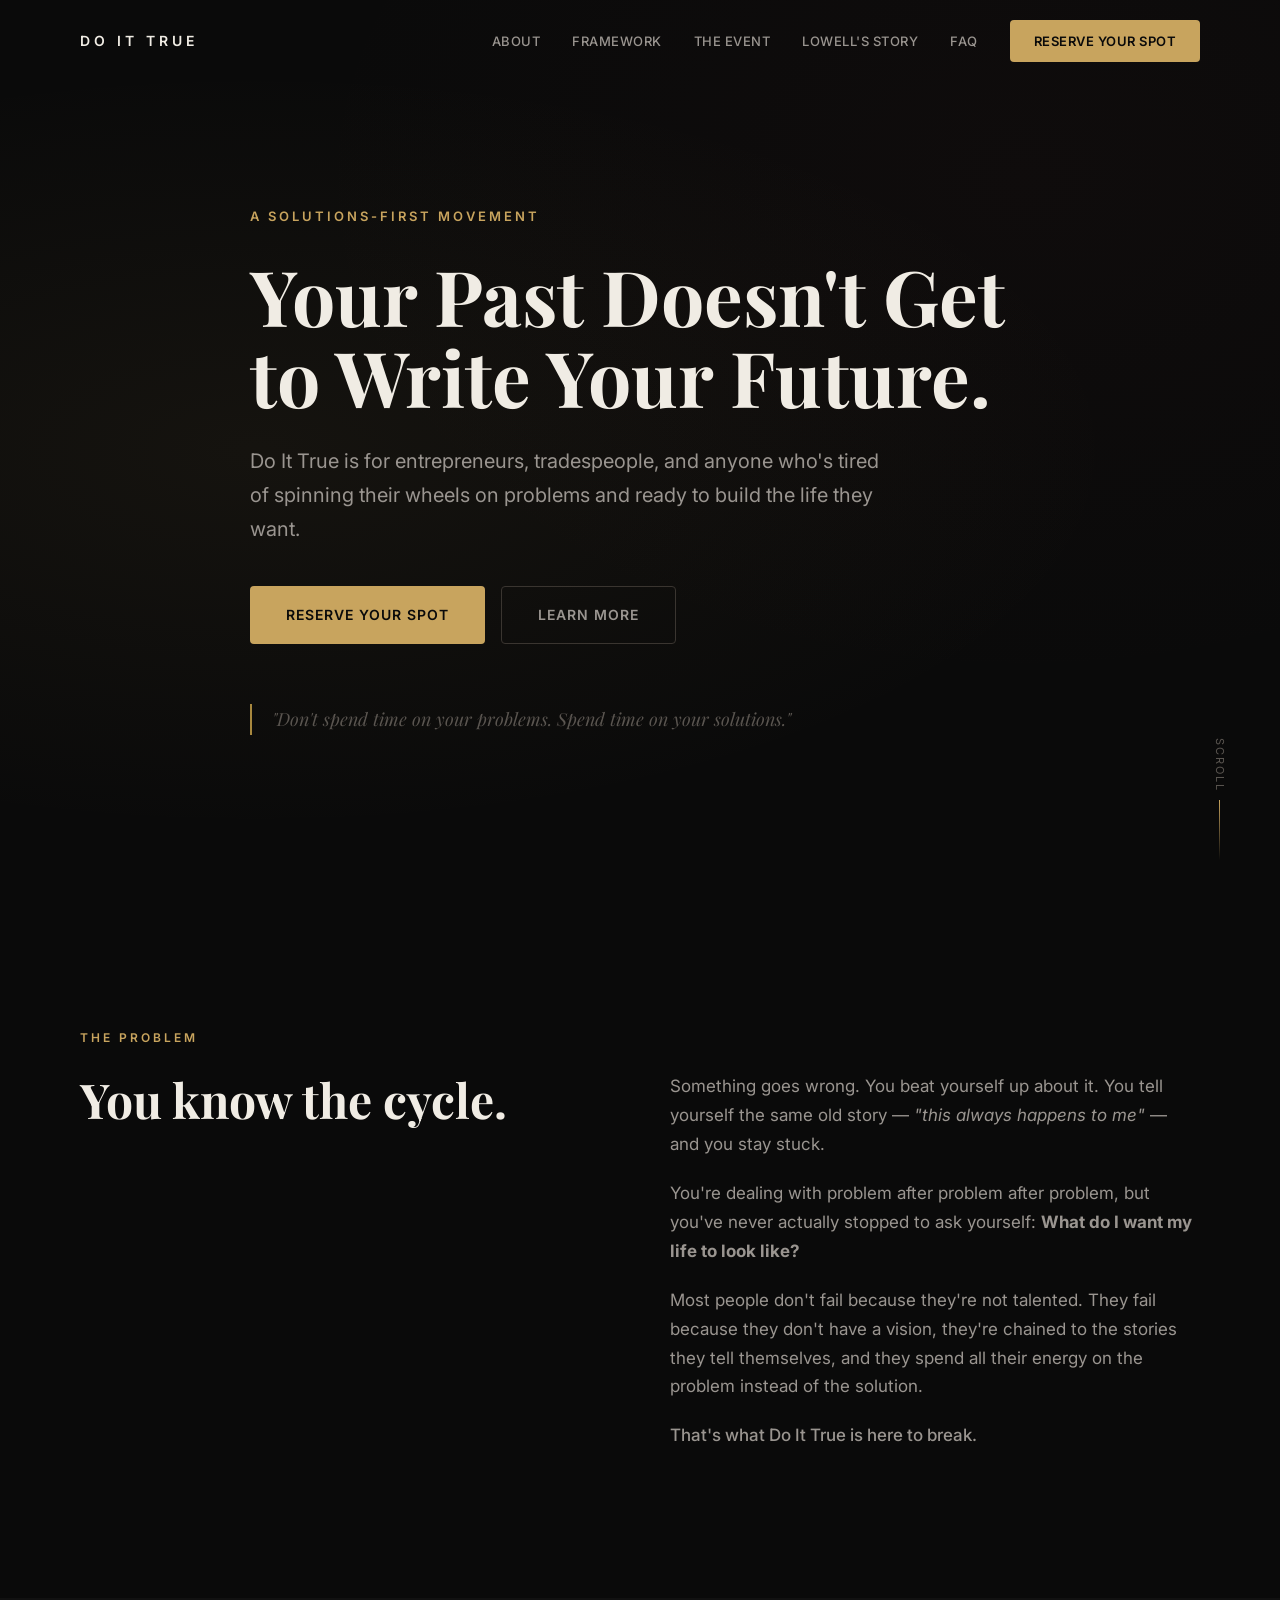
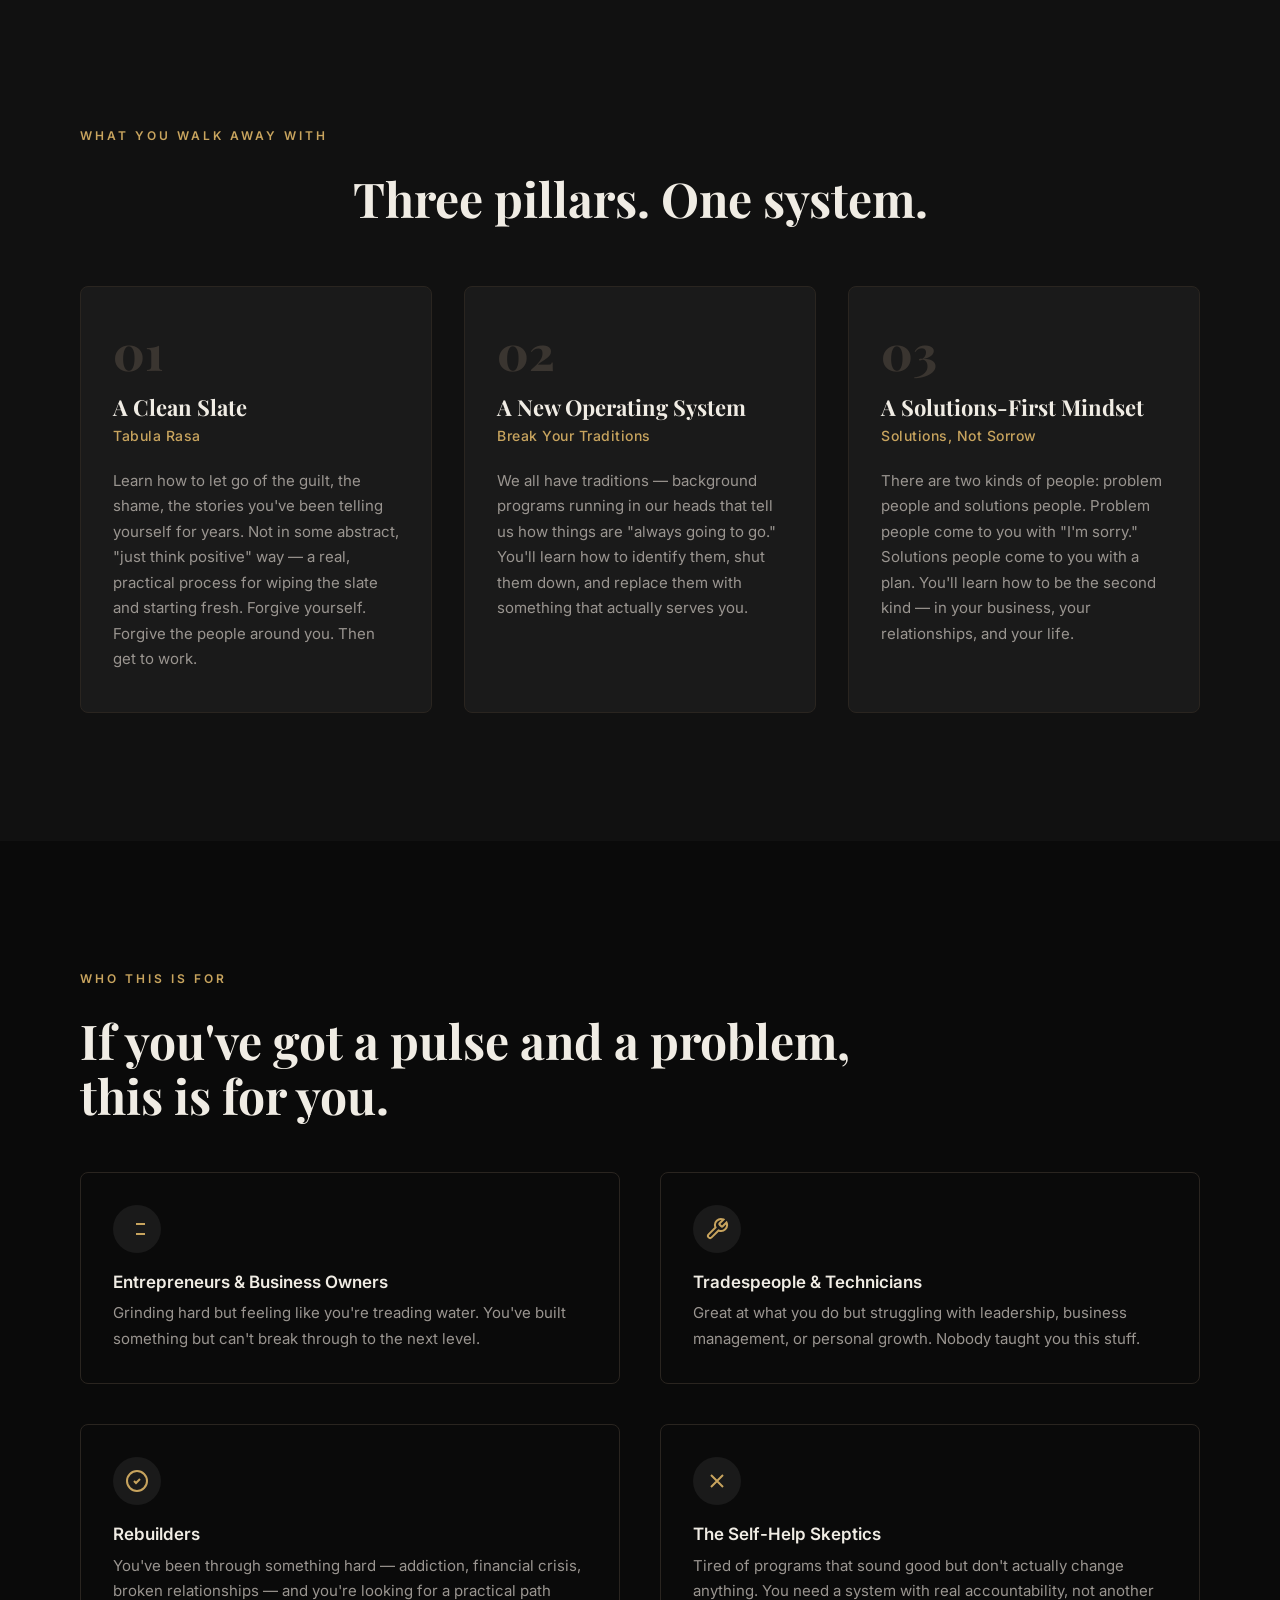
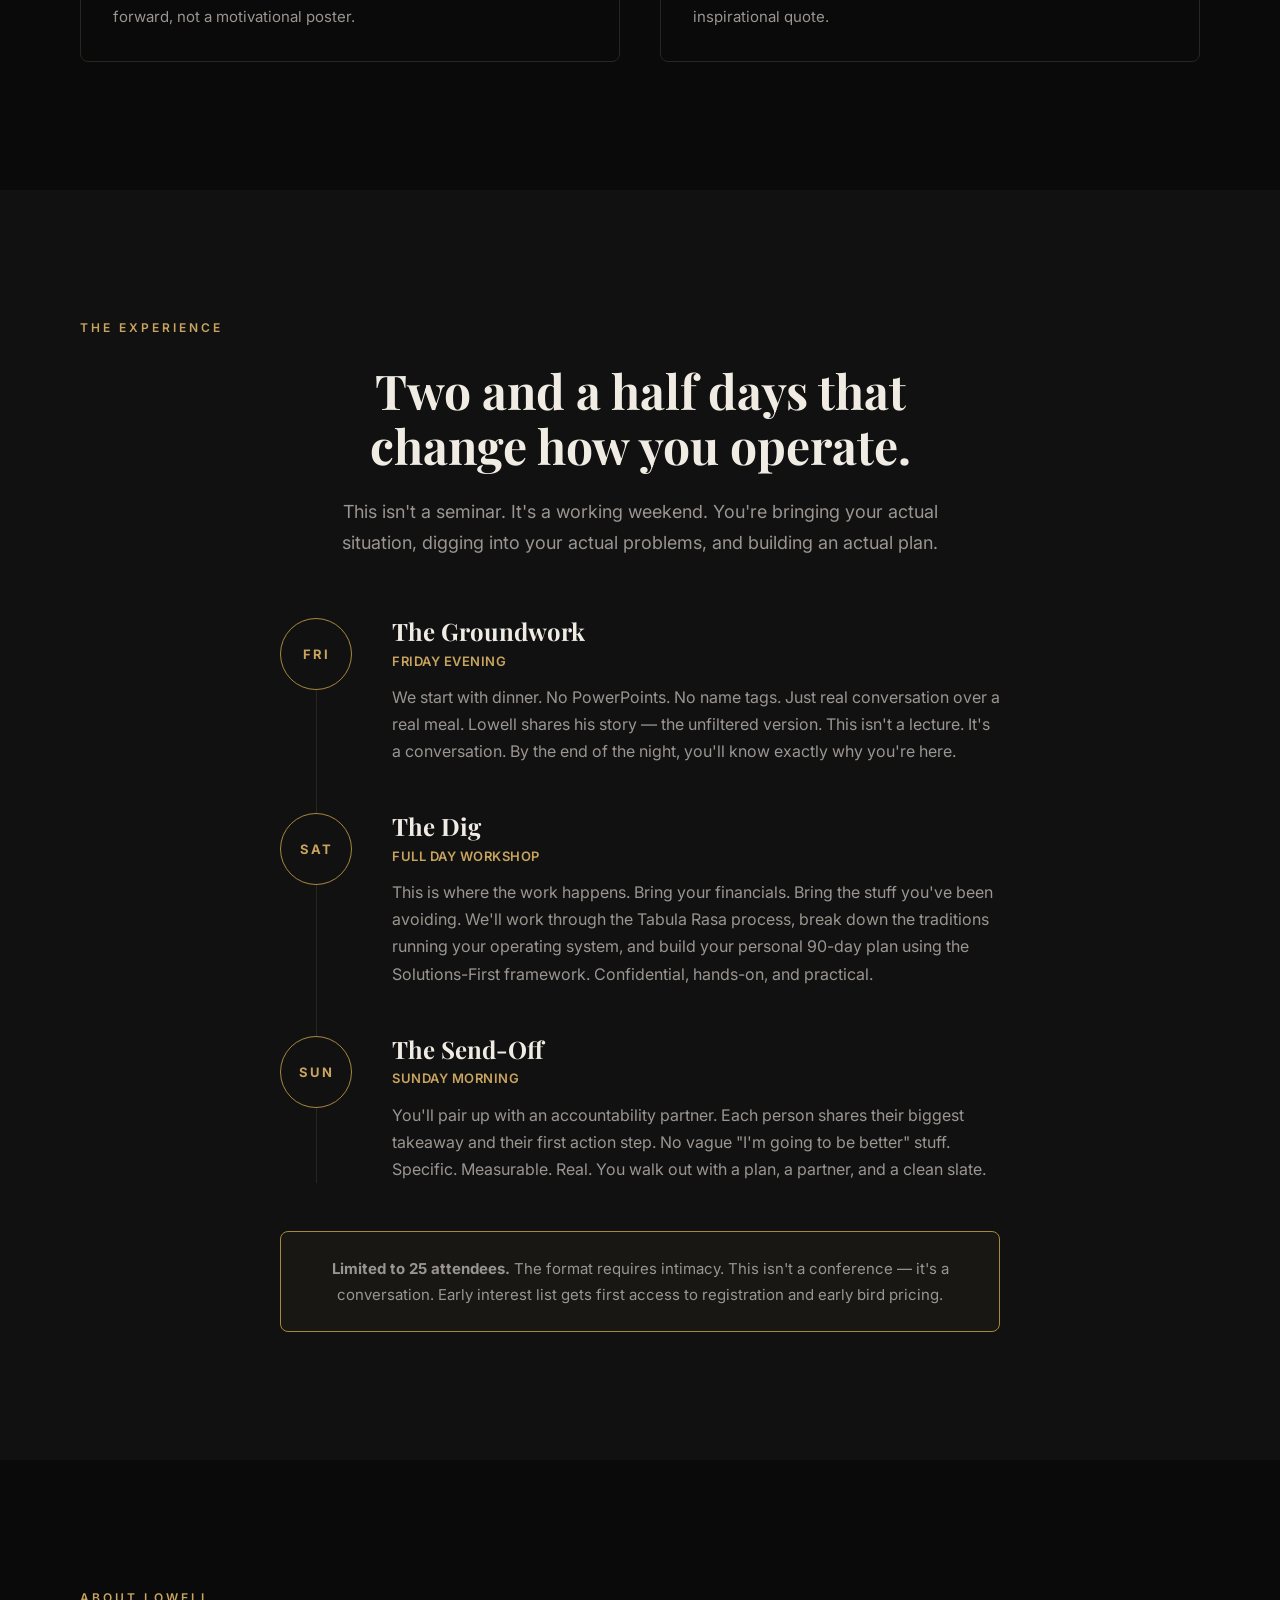
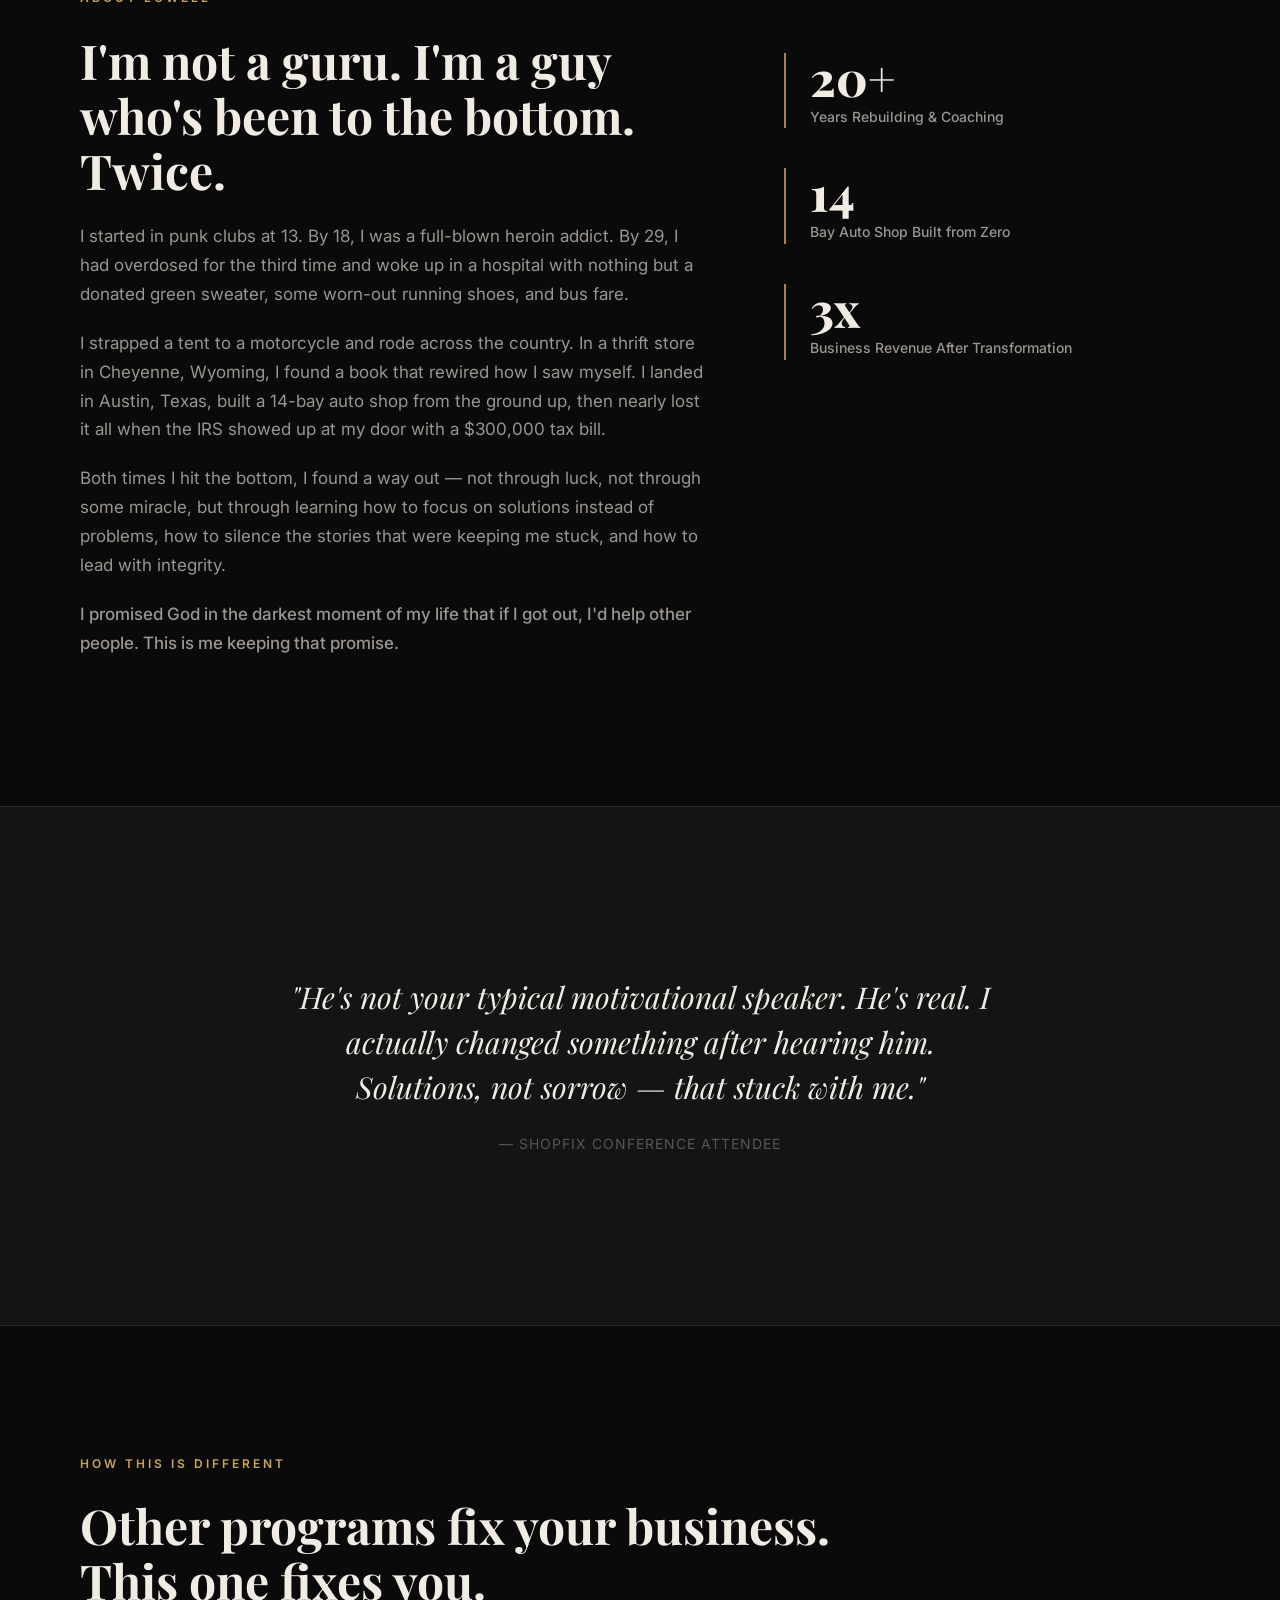
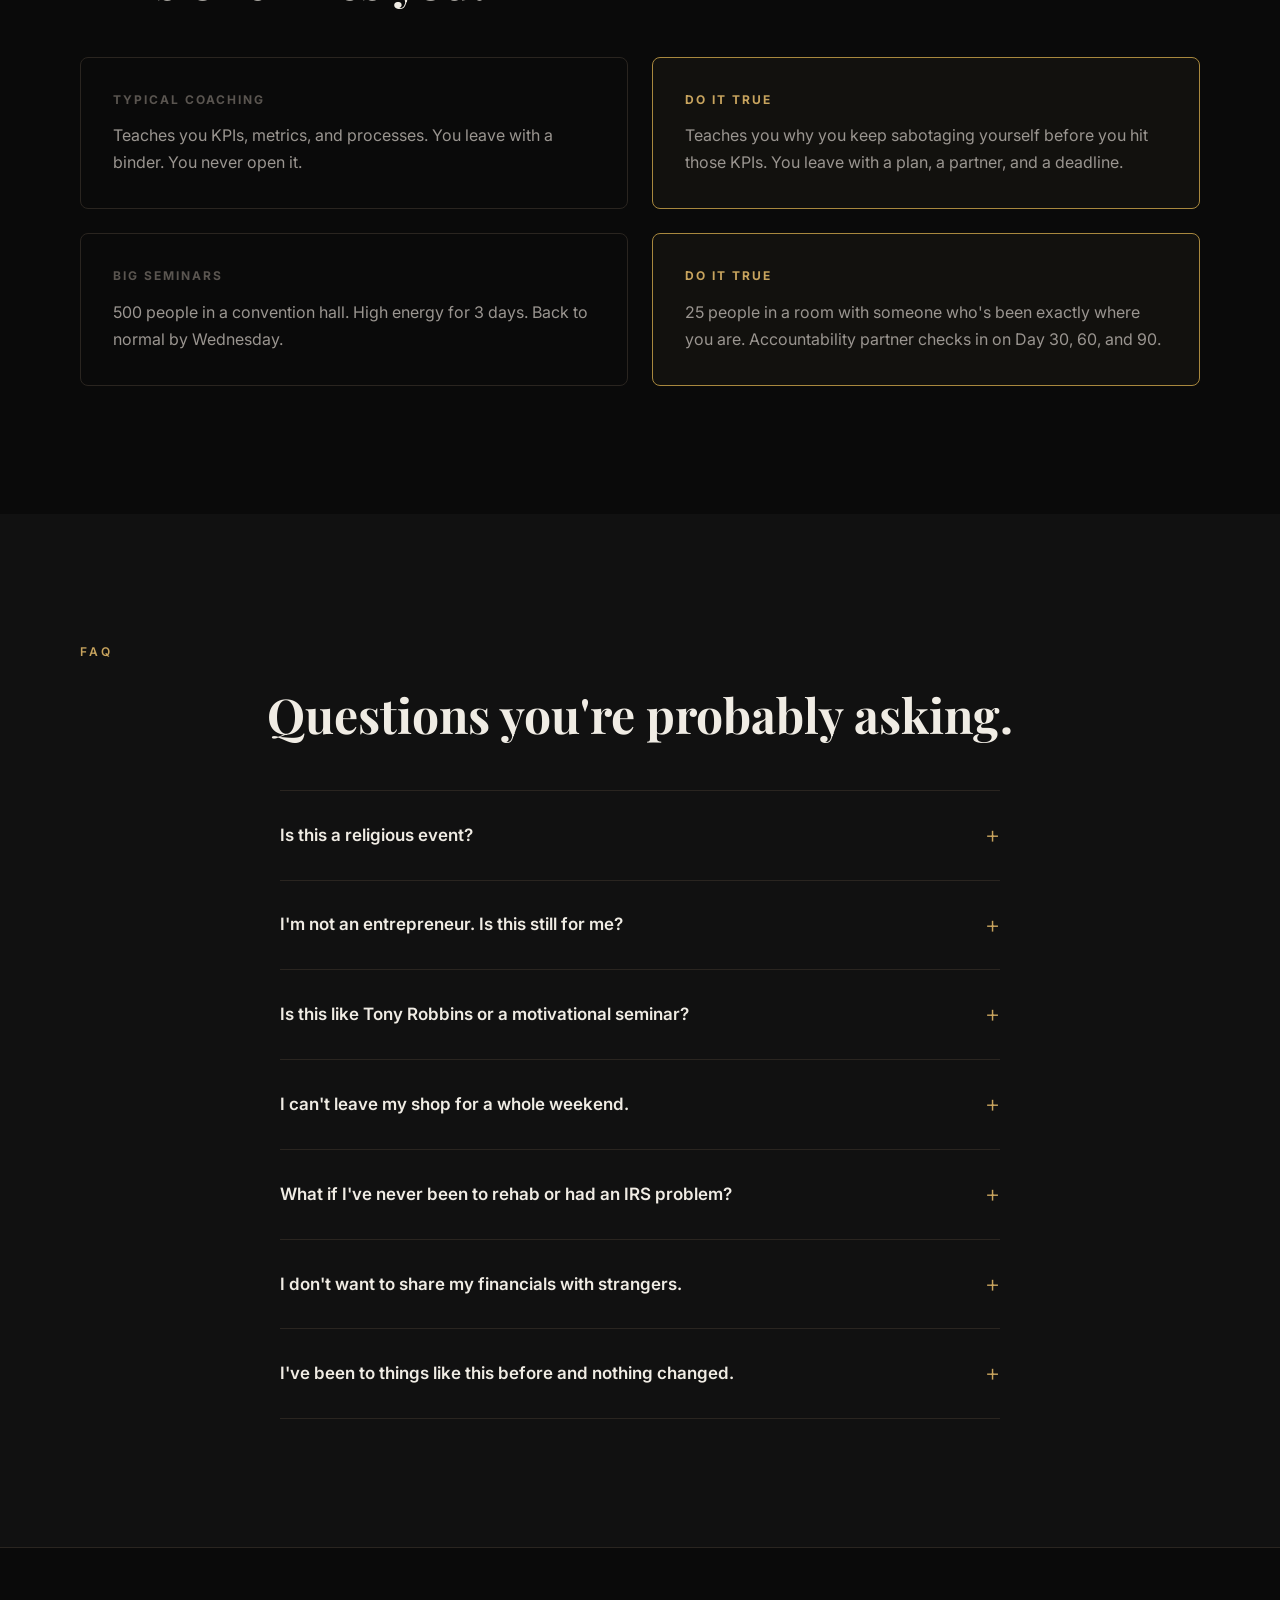
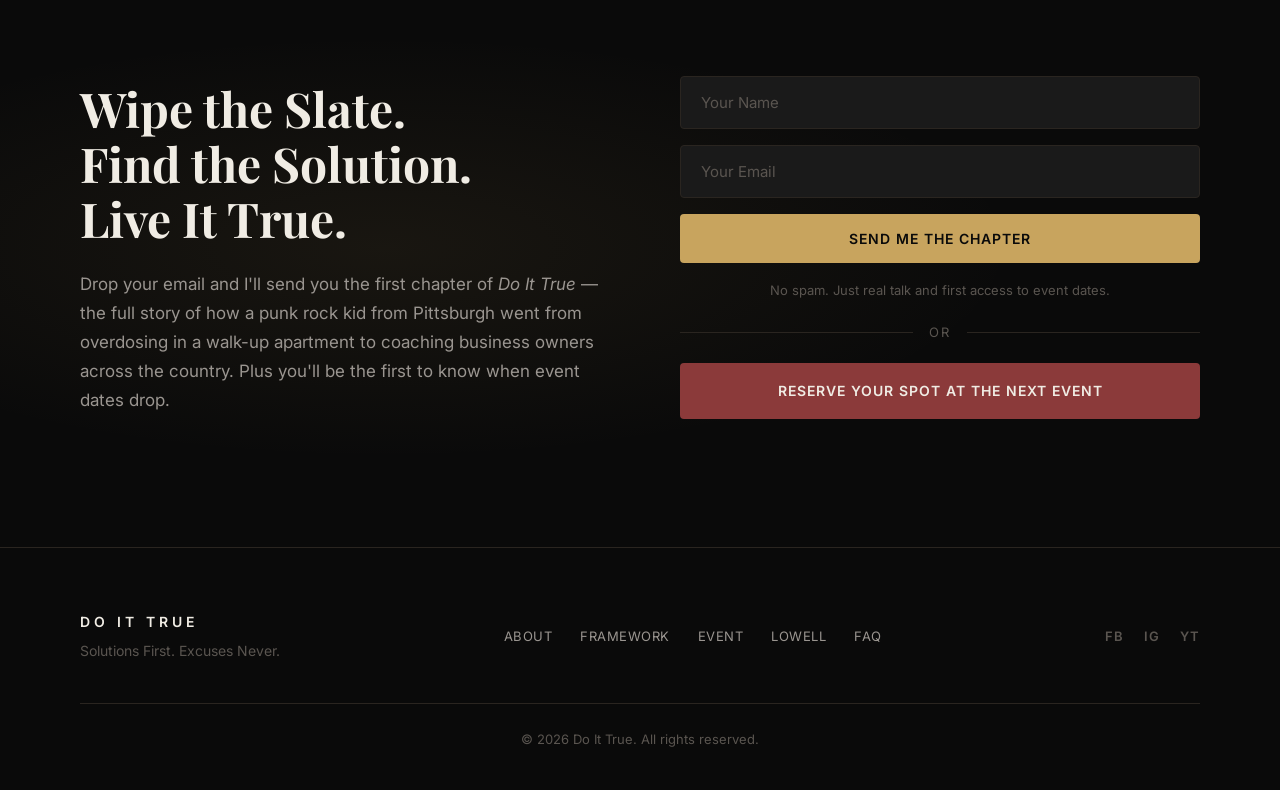
==== index.html @ 221382c5 "Initial Do It True concept website Dark-themed, bold single-page site for Lowell's solutions-first m" ====
<!DOCTYPE html>
<html lang="en">
<head>
  <meta charset="UTF-8">
  <meta name="viewport" content="width=device-width, initial-scale=1.0">
  <title>Do It True — Your Past Doesn't Get to Write Your Future</title>
  <meta name="description" content="Do It True is a solutions-first movement for entrepreneurs, tradespeople, and anyone ready to stop spinning their wheels and start building the life they want.">
  <link rel="preconnect" href="https://fonts.googleapis.com">
  <link rel="preconnect" href="https://fonts.gstatic.com" crossorigin>
  <link href="https://fonts.googleapis.com/css2?family=Inter:wght@400;500;600&family=Playfair+Display:ital,wght@0,700;0,800;1,700&display=swap" rel="stylesheet">
  <link rel="stylesheet" href="style.css">
</head>
<body>

  <!-- Navigation -->
  <nav class="nav" id="nav">
    <div class="nav-inner">
      <a href="#" class="nav-logo">DO IT TRUE</a>
      <div class="nav-links">
        <a href="#about">About</a>
        <a href="#framework">Framework</a>
        <a href="#event">The Event</a>
        <a href="#lowell">Lowell's Story</a>
        <a href="#faq">FAQ</a>
        <a href="#signup" class="nav-cta">Reserve Your Spot</a>
      </div>
      <button class="nav-toggle" id="navToggle" aria-label="Toggle menu">
        <span></span><span></span><span></span>
      </button>
    </div>
  </nav>

  <!-- Mobile Menu -->
  <div class="mobile-menu" id="mobileMenu">
    <a href="#about">About</a>
    <a href="#framework">Framework</a>
    <a href="#event">The Event</a>
    <a href="#lowell">Lowell's Story</a>
    <a href="#faq">FAQ</a>
    <a href="#signup" class="nav-cta">Reserve Your Spot</a>
  </div>

  <!-- Hero -->
  <header class="hero">
    <div class="hero-bg"></div>
    <div class="container hero-content">
      <p class="hero-tag">A Solutions-First Movement</p>
      <h1 class="hero-title">Your Past Doesn't Get to Write Your Future.</h1>
      <p class="hero-sub">Do It True is for entrepreneurs, tradespeople, and anyone who's tired of spinning their wheels on problems and ready to build the life they want.</p>
      <div class="hero-actions">
        <a href="#signup" class="btn btn-primary">Reserve Your Spot</a>
        <a href="#about" class="btn btn-ghost">Learn More</a>
      </div>
      <p class="hero-quote">"Don't spend time on your problems. Spend time on your solutions."</p>
    </div>
    <div class="hero-scroll">
      <span>Scroll</span>
      <div class="hero-scroll-line"></div>
    </div>
  </header>

  <!-- Problem Section -->
  <section class="section" id="about">
    <div class="container">
      <div class="section-label">The Problem</div>
      <div class="split">
        <div class="split-left">
          <h2 class="section-title">You know the cycle.</h2>
        </div>
        <div class="split-right">
          <p>Something goes wrong. You beat yourself up about it. You tell yourself the same old story &mdash; <em>"this always happens to me"</em> &mdash; and you stay stuck.</p>
          <p>You're dealing with problem after problem after problem, but you've never actually stopped to ask yourself: <strong>What do I want my life to look like?</strong></p>
          <p>Most people don't fail because they're not talented. They fail because they don't have a vision, they're chained to the stories they tell themselves, and they spend all their energy on the problem instead of the solution.</p>
          <p class="accent-text">That's what Do It True is here to break.</p>
        </div>
      </div>
    </div>
  </section>

  <!-- Framework Section -->
  <section class="section section-dark" id="framework">
    <div class="container">
      <div class="section-label">What You Walk Away With</div>
      <h2 class="section-title center">Three pillars. One system.</h2>
      <div class="cards">
        <div class="card">
          <div class="card-number">01</div>
          <h3 class="card-title">A Clean Slate</h3>
          <p class="card-subtitle">Tabula Rasa</p>
          <p>Learn how to let go of the guilt, the shame, the stories you've been telling yourself for years. Not in some abstract, "just think positive" way &mdash; a real, practical process for wiping the slate and starting fresh. Forgive yourself. Forgive the people around you. Then get to work.</p>
        </div>
        <div class="card">
          <div class="card-number">02</div>
          <h3 class="card-title">A New Operating System</h3>
          <p class="card-subtitle">Break Your Traditions</p>
          <p>We all have traditions &mdash; background programs running in our heads that tell us how things are "always going to go." You'll learn how to identify them, shut them down, and replace them with something that actually serves you.</p>
        </div>
        <div class="card">
          <div class="card-number">03</div>
          <h3 class="card-title">A Solutions-First Mindset</h3>
          <p class="card-subtitle">Solutions, Not Sorrow</p>
          <p>There are two kinds of people: problem people and solutions people. Problem people come to you with "I'm sorry." Solutions people come to you with a plan. You'll learn how to be the second kind &mdash; in your business, your relationships, and your life.</p>
        </div>
      </div>
    </div>
  </section>

  <!-- Who It's For -->
  <section class="section">
    <div class="container">
      <div class="section-label">Who This Is For</div>
      <h2 class="section-title">If you've got a pulse and a problem,<br>this is for you.</h2>
      <div class="audience-grid">
        <div class="audience-item">
          <div class="audience-icon">
            <svg width="24" height="24" viewBox="0 0 24 24" fill="none" stroke="currentColor" stroke-width="2"><path d="M20 7h-9m9 10h-9M4 7h.01M4 17h.01"/></svg>
          </div>
          <h4>Entrepreneurs & Business Owners</h4>
          <p>Grinding hard but feeling like you're treading water. You've built something but can't break through to the next level.</p>
        </div>
        <div class="audience-item">
          <div class="audience-icon">
            <svg width="24" height="24" viewBox="0 0 24 24" fill="none" stroke="currentColor" stroke-width="2"><path d="M14.7 6.3a1 1 0 0 0 0 1.4l1.6 1.6a1 1 0 0 0 1.4 0l3.77-3.77a6 6 0 0 1-7.94 7.94l-6.91 6.91a2.12 2.12 0 0 1-3-3l6.91-6.91a6 6 0 0 1 7.94-7.94l-3.76 3.76z"/></svg>
          </div>
          <h4>Tradespeople & Technicians</h4>
          <p>Great at what you do but struggling with leadership, business management, or personal growth. Nobody taught you this stuff.</p>
        </div>
        <div class="audience-item">
          <div class="audience-icon">
            <svg width="24" height="24" viewBox="0 0 24 24" fill="none" stroke="currentColor" stroke-width="2"><path d="M12 22c5.523 0 10-4.477 10-10S17.523 2 12 2 2 6.477 2 12s4.477 10 10 10z"/><path d="m9 12 2 2 4-4"/></svg>
          </div>
          <h4>Rebuilders</h4>
          <p>You've been through something hard &mdash; addiction, financial crisis, broken relationships &mdash; and you're looking for a practical path forward, not a motivational poster.</p>
        </div>
        <div class="audience-item">
          <div class="audience-icon">
            <svg width="24" height="24" viewBox="0 0 24 24" fill="none" stroke="currentColor" stroke-width="2"><path d="M18 6 6 18M6 6l12 12"/></svg>
          </div>
          <h4>The Self-Help Skeptics</h4>
          <p>Tired of programs that sound good but don't actually change anything. You need a system with real accountability, not another inspirational quote.</p>
        </div>
      </div>
    </div>
  </section>

  <!-- Event Details -->
  <section class="section section-dark" id="event">
    <div class="container">
      <div class="section-label">The Experience</div>
      <h2 class="section-title center">Two and a half days that<br>change how you operate.</h2>
      <p class="section-intro center">This isn't a seminar. It's a working weekend. You're bringing your actual situation, digging into your actual problems, and building an actual plan.</p>

      <div class="timeline">
        <div class="timeline-item">
          <div class="timeline-marker">
            <span class="timeline-day">FRI</span>
          </div>
          <div class="timeline-content">
            <h3>The Groundwork</h3>
            <p class="timeline-time">Friday Evening</p>
            <p>We start with dinner. No PowerPoints. No name tags. Just real conversation over a real meal. Lowell shares his story &mdash; the unfiltered version. This isn't a lecture. It's a conversation. By the end of the night, you'll know exactly why you're here.</p>
          </div>
        </div>
        <div class="timeline-item">
          <div class="timeline-marker">
            <span class="timeline-day">SAT</span>
          </div>
          <div class="timeline-content">
            <h3>The Dig</h3>
            <p class="timeline-time">Full Day Workshop</p>
            <p>This is where the work happens. Bring your financials. Bring the stuff you've been avoiding. We'll work through the Tabula Rasa process, break down the traditions running your operating system, and build your personal 90-day plan using the Solutions-First framework. Confidential, hands-on, and practical.</p>
          </div>
        </div>
        <div class="timeline-item">
          <div class="timeline-marker">
            <span class="timeline-day">SUN</span>
          </div>
          <div class="timeline-content">
            <h3>The Send-Off</h3>
            <p class="timeline-time">Sunday Morning</p>
            <p>You'll pair up with an accountability partner. Each person shares their biggest takeaway and their first action step. No vague "I'm going to be better" stuff. Specific. Measurable. Real. You walk out with a plan, a partner, and a clean slate.</p>
          </div>
        </div>
      </div>

      <div class="event-note">
        <p><strong>Limited to 25 attendees.</strong> The format requires intimacy. This isn't a conference &mdash; it's a conversation. Early interest list gets first access to registration and early bird pricing.</p>
      </div>
    </div>
  </section>

  <!-- About Lowell -->
  <section class="section" id="lowell">
    <div class="container">
      <div class="section-label">About Lowell</div>
      <div class="about-layout">
        <div class="about-text">
          <h2 class="section-title">I'm not a guru. I'm a guy who's been to the bottom. Twice.</h2>
          <p>I started in punk clubs at 13. By 18, I was a full-blown heroin addict. By 29, I had overdosed for the third time and woke up in a hospital with nothing but a donated green sweater, some worn-out running shoes, and bus fare.</p>
          <p>I strapped a tent to a motorcycle and rode across the country. In a thrift store in Cheyenne, Wyoming, I found a book that rewired how I saw myself. I landed in Austin, Texas, built a 14-bay auto shop from the ground up, then nearly lost it all when the IRS showed up at my door with a $300,000 tax bill.</p>
          <p>Both times I hit the bottom, I found a way out &mdash; not through luck, not through some miracle, but through learning how to focus on solutions instead of problems, how to silence the stories that were keeping me stuck, and how to lead with integrity.</p>
          <p class="accent-text">I promised God in the darkest moment of my life that if I got out, I'd help other people. This is me keeping that promise.</p>
        </div>
        <div class="about-stats">
          <div class="stat">
            <div class="stat-number">20+</div>
            <div class="stat-label">Years Rebuilding & Coaching</div>
          </div>
          <div class="stat">
            <div class="stat-number">14</div>
            <div class="stat-label">Bay Auto Shop Built from Zero</div>
          </div>
          <div class="stat">
            <div class="stat-number">3x</div>
            <div class="stat-label">Business Revenue After Transformation</div>
          </div>
        </div>
      </div>
    </div>
  </section>

  <!-- Testimonial placeholder -->
  <section class="section section-accent">
    <div class="container">
      <blockquote class="testimonial">
        <p>"He's not your typical motivational speaker. He's real. I actually changed something after hearing him. Solutions, not sorrow &mdash; that stuck with me."</p>
        <cite>&mdash; ShopFix Conference Attendee</cite>
      </blockquote>
    </div>
  </section>

  <!-- How This Is Different -->
  <section class="section">
    <div class="container">
      <div class="section-label">How This Is Different</div>
      <h2 class="section-title">Other programs fix your business.<br>This one fixes you.</h2>
      <div class="diff-grid">
        <div class="diff-item">
          <div class="diff-label">Typical Coaching</div>
          <p>Teaches you KPIs, metrics, and processes. You leave with a binder. You never open it.</p>
        </div>
        <div class="diff-item diff-item-highlight">
          <div class="diff-label">Do It True</div>
          <p>Teaches you why you keep sabotaging yourself before you hit those KPIs. You leave with a plan, a partner, and a deadline.</p>
        </div>
        <div class="diff-item">
          <div class="diff-label">Big Seminars</div>
          <p>500 people in a convention hall. High energy for 3 days. Back to normal by Wednesday.</p>
        </div>
        <div class="diff-item diff-item-highlight">
          <div class="diff-label">Do It True</div>
          <p>25 people in a room with someone who's been exactly where you are. Accountability partner checks in on Day 30, 60, and 90.</p>
        </div>
      </div>
    </div>
  </section>

  <!-- FAQ -->
  <section class="section section-dark" id="faq">
    <div class="container">
      <div class="section-label">FAQ</div>
      <h2 class="section-title center">Questions you're probably asking.</h2>
      <div class="faq-list">
        <details class="faq-item">
          <summary>Is this a religious event?</summary>
          <p>No. I talk about my own faith because it's part of my story, but this isn't a church service. It's a practical, roll-up-your-sleeves experience for anyone, regardless of where they stand on that.</p>
        </details>
        <details class="faq-item">
          <summary>I'm not an entrepreneur. Is this still for me?</summary>
          <p>Absolutely. The Solutions-First mindset applies to everything &mdash; your career, your relationships, your health, your personal growth. If you've got a pulse and a problem, this is for you.</p>
        </details>
        <details class="faq-item">
          <summary>Is this like Tony Robbins or a motivational seminar?</summary>
          <p>No. I'm not going to have you walk on hot coals or high-five strangers. This is a working weekend &mdash; you're bringing your actual financials, digging into your actual situation, and building an actual 90-day plan. Think of it as a conversation with someone who's been through the worst and figured out what actually works.</p>
        </details>
        <details class="faq-item">
          <summary>I can't leave my shop for a whole weekend.</summary>
          <p>You can't afford NOT to. How many weekends have you spent putting out fires that a better system would have prevented? This is two and a half days that change how you operate for the next decade.</p>
        </details>
        <details class="faq-item">
          <summary>What if I've never been to rehab or had an IRS problem?</summary>
          <p>Good &mdash; I hope you haven't. But everybody has traditions. Everybody has stories they tell themselves that hold them back. You don't need to have hit rock bottom to benefit from learning how to wipe the slate and focus on solutions.</p>
        </details>
        <details class="faq-item">
          <summary>I don't want to share my financials with strangers.</summary>
          <p>Everything is confidential. And the person sitting next to you is just as nervous about it. That's the whole point &mdash; you're not alone in this.</p>
        </details>
        <details class="faq-item">
          <summary>I've been to things like this before and nothing changed.</summary>
          <p>That's because most events give you motivation. We give you a plan, a partner, and a deadline. You're not leaving here with a warm feeling. You're leaving with homework.</p>
        </details>
      </div>
    </div>
  </section>

  <!-- Email Capture -->
  <section class="section section-cta" id="signup">
    <div class="container">
      <div class="cta-layout">
        <div class="cta-content">
          <h2 class="section-title">Wipe the Slate.<br>Find the Solution.<br>Live It True.</h2>
          <p>Drop your email and I'll send you the first chapter of <em>Do It True</em> &mdash; the full story of how a punk rock kid from Pittsburgh went from overdosing in a walk-up apartment to coaching business owners across the country. Plus you'll be the first to know when event dates drop.</p>
        </div>
        <div class="cta-form">
          <form action="#" method="POST" class="signup-form">
            <div class="form-group">
              <input type="text" name="name" placeholder="Your Name" required>
            </div>
            <div class="form-group">
              <input type="email" name="email" placeholder="Your Email" required>
            </div>
            <button type="submit" class="btn btn-primary btn-full">Send Me the Chapter</button>
            <p class="form-note">No spam. Just real talk and first access to event dates.</p>
          </form>
          <div class="or-divider"><span>or</span></div>
          <a href="#" class="btn btn-accent btn-full">Reserve Your Spot at the Next Event</a>
        </div>
      </div>
    </div>
  </section>

  <!-- Footer -->
  <footer class="footer">
    <div class="container">
      <div class="footer-inner">
        <div class="footer-brand">
          <span class="footer-logo">DO IT TRUE</span>
          <p>Solutions First. Excuses Never.</p>
        </div>
        <div class="footer-links">
          <a href="#about">About</a>
          <a href="#framework">Framework</a>
          <a href="#event">Event</a>
          <a href="#lowell">Lowell</a>
          <a href="#faq">FAQ</a>
        </div>
        <div class="footer-social">
          <a href="#" aria-label="Facebook">FB</a>
          <a href="#" aria-label="Instagram">IG</a>
          <a href="#" aria-label="YouTube">YT</a>
        </div>
      </div>
      <div class="footer-bottom">
        <p>&copy; 2026 Do It True. All rights reserved.</p>
      </div>
    </div>
  </footer>

  <script src="script.js"></script>
</body>
</html>
---- style.css ----
/* ============================================
   DO IT TRUE — Dark, Bold, Authentic
   ============================================ */

:root {
  --bg-primary: #0a0a0a;
  --bg-secondary: #111111;
  --bg-card: #1a1a1a;
  --bg-accent: #141414;

  --text-primary: #f0ece4;
  --text-secondary: #9a9590;
  --text-muted: #5a5550;

  --accent: #c8a45e;
  --accent-light: #d4b872;
  --accent-dark: #a8883e;

  --red: #8b3a3a;
  --red-light: #a34a4a;

  --border: #2a2520;
  --border-light: #3a3530;

  --font-display: 'Playfair Display', Georgia, serif;
  --font-body: 'Inter', -apple-system, BlinkMacSystemFont, sans-serif;

  --max-width: 1200px;
  --section-pad: clamp(80px, 10vw, 140px);
}

/* Reset */
*, *::before, *::after { box-sizing: border-box; margin: 0; padding: 0; }
html { scroll-behavior: smooth; -webkit-font-smoothing: antialiased; }
body {
  font-family: var(--font-body);
  background: var(--bg-primary);
  color: var(--text-primary);
  line-height: 1.7;
  font-size: 16px;
  overflow-x: hidden;
}
a { color: var(--accent); text-decoration: none; transition: color 0.3s; }
a:hover { color: var(--accent-light); }
img { max-width: 100%; display: block; }
h1, h2, h3, h4, h5 { font-family: var(--font-display); font-weight: 700; line-height: 1.15; }

.container {
  max-width: var(--max-width);
  margin: 0 auto;
  padding: 0 clamp(20px, 4vw, 40px);
}

/* ---- Nav ---- */
.nav {
  position: fixed;
  top: 0;
  left: 0;
  right: 0;
  z-index: 100;
  padding: 20px 0;
  transition: background 0.4s, padding 0.4s, backdrop-filter 0.4s;
}
.nav.scrolled {
  background: rgba(10, 10, 10, 0.92);
  backdrop-filter: blur(20px);
  padding: 12px 0;
  border-bottom: 1px solid var(--border);
}
.nav-inner {
  max-width: var(--max-width);
  margin: 0 auto;
  padding: 0 clamp(20px, 4vw, 40px);
  display: flex;
  align-items: center;
  justify-content: space-between;
}
.nav-logo {
  font-family: var(--font-body);
  font-weight: 600;
  font-size: 14px;
  letter-spacing: 4px;
  color: var(--text-primary);
  text-transform: uppercase;
}
.nav-links {
  display: flex;
  align-items: center;
  gap: 32px;
}
.nav-links a {
  font-size: 13px;
  font-weight: 500;
  color: var(--text-secondary);
  letter-spacing: 0.5px;
  text-transform: uppercase;
  transition: color 0.3s;
}
.nav-links a:hover { color: var(--text-primary); }
.nav-cta {
  background: var(--accent) !important;
  color: var(--bg-primary) !important;
  padding: 10px 24px !important;
  border-radius: 4px;
  font-weight: 600 !important;
  letter-spacing: 0.5px;
  transition: background 0.3s !important;
}
.nav-cta:hover { background: var(--accent-light) !important; }

.nav-toggle {
  display: none;
  background: none;
  border: none;
  cursor: pointer;
  flex-direction: column;
  gap: 5px;
  padding: 4px;
}
.nav-toggle span {
  display: block;
  width: 24px;
  height: 2px;
  background: var(--text-primary);
  transition: transform 0.3s, opacity 0.3s;
}
.mobile-menu {
  display: none;
  position: fixed;
  top: 0;
  left: 0;
  right: 0;
  bottom: 0;
  background: rgba(10, 10, 10, 0.98);
  z-index: 99;
  flex-direction: column;
  align-items: center;
  justify-content: center;
  gap: 28px;
}
.mobile-menu.open { display: flex; }
.mobile-menu a {
  font-size: 18px;
  font-weight: 500;
  color: var(--text-secondary);
  letter-spacing: 1px;
  text-transform: uppercase;
}
.mobile-menu a:hover { color: var(--text-primary); }

/* ---- Hero ---- */
.hero {
  min-height: 100vh;
  display: flex;
  align-items: center;
  position: relative;
  padding: 120px 0 80px;
  overflow: hidden;
}
.hero-bg {
  position: absolute;
  inset: 0;
  background:
    radial-gradient(ellipse at 20% 50%, rgba(200, 164, 94, 0.06) 0%, transparent 60%),
    radial-gradient(ellipse at 80% 20%, rgba(139, 58, 58, 0.04) 0%, transparent 50%);
}
.hero-content {
  position: relative;
  max-width: 860px;
}
.hero-tag {
  font-size: 13px;
  font-weight: 600;
  letter-spacing: 3px;
  text-transform: uppercase;
  color: var(--accent);
  margin-bottom: 28px;
}
.hero-title {
  font-size: clamp(42px, 6vw, 80px);
  line-height: 1.05;
  margin-bottom: 28px;
  color: var(--text-primary);
}
.hero-sub {
  font-size: clamp(17px, 2vw, 20px);
  color: var(--text-secondary);
  max-width: 640px;
  margin-bottom: 40px;
  line-height: 1.7;
}
.hero-actions {
  display: flex;
  gap: 16px;
  flex-wrap: wrap;
  margin-bottom: 60px;
}
.hero-quote {
  font-family: var(--font-display);
  font-style: italic;
  font-size: 18px;
  color: var(--text-muted);
  border-left: 2px solid var(--accent-dark);
  padding-left: 20px;
}
.hero-scroll {
  position: absolute;
  bottom: 40px;
  right: clamp(20px, 4vw, 60px);
  display: flex;
  flex-direction: column;
  align-items: center;
  gap: 8px;
}
.hero-scroll span {
  font-size: 11px;
  letter-spacing: 2px;
  text-transform: uppercase;
  color: var(--text-muted);
  writing-mode: vertical-rl;
}
.hero-scroll-line {
  width: 1px;
  height: 60px;
  background: linear-gradient(to bottom, var(--accent), transparent);
  animation: scrollPulse 2s ease-in-out infinite;
}
@keyframes scrollPulse {
  0%, 100% { opacity: 0.3; }
  50% { opacity: 1; }
}

/* ---- Buttons ---- */
.btn {
  display: inline-flex;
  align-items: center;
  justify-content: center;
  padding: 16px 36px;
  font-size: 14px;
  font-weight: 600;
  letter-spacing: 1px;
  text-transform: uppercase;
  border-radius: 4px;
  border: none;
  cursor: pointer;
  transition: all 0.3s;
  font-family: var(--font-body);
}
.btn-primary {
  background: var(--accent);
  color: var(--bg-primary);
}
.btn-primary:hover {
  background: var(--accent-light);
  color: var(--bg-primary);
  transform: translateY(-2px);
  box-shadow: 0 8px 30px rgba(200, 164, 94, 0.2);
}
.btn-ghost {
  background: transparent;
  color: var(--text-secondary);
  border: 1px solid var(--border-light);
}
.btn-ghost:hover {
  color: var(--text-primary);
  border-color: var(--text-secondary);
}
.btn-accent {
  background: var(--red);
  color: var(--text-primary);
}
.btn-accent:hover {
  background: var(--red-light);
  color: var(--text-primary);
}
.btn-full { width: 100%; }

/* ---- Sections ---- */
.section {
  padding: var(--section-pad) 0;
}
.section-dark {
  background: var(--bg-secondary);
}
.section-accent {
  background: var(--bg-accent);
  border-top: 1px solid var(--border);
  border-bottom: 1px solid var(--border);
}
.section-label {
  font-size: 12px;
  font-weight: 600;
  letter-spacing: 3px;
  text-transform: uppercase;
  color: var(--accent);
  margin-bottom: 24px;
}
.section-title {
  font-size: clamp(30px, 4vw, 48px);
  margin-bottom: 24px;
  color: var(--text-primary);
}
.section-title.center { text-align: center; }
.section-intro {
  font-size: 18px;
  color: var(--text-secondary);
  max-width: 640px;
  line-height: 1.7;
}
.section-intro.center { margin: 0 auto 60px; text-align: center; }
.accent-text {
  color: var(--accent);
  font-weight: 500;
  font-size: 18px;
}

/* ---- Split Layout ---- */
.split {
  display: grid;
  grid-template-columns: 1fr 1fr;
  gap: 60px;
  align-items: start;
}
.split-right p {
  color: var(--text-secondary);
  margin-bottom: 20px;
  font-size: 17px;
}

/* ---- Cards ---- */
.cards {
  display: grid;
  grid-template-columns: repeat(3, 1fr);
  gap: 32px;
  margin-top: 60px;
}
.card {
  background: var(--bg-card);
  border: 1px solid var(--border);
  border-radius: 8px;
  padding: 40px 32px;
  transition: transform 0.3s, border-color 0.3s;
}
.card:hover {
  transform: translateY(-4px);
  border-color: var(--accent-dark);
}
.card-number {
  font-size: 48px;
  font-family: var(--font-display);
  font-weight: 800;
  color: var(--border-light);
  margin-bottom: 20px;
  line-height: 1;
}
.card-title {
  font-size: 22px;
  margin-bottom: 4px;
}
.card-subtitle {
  font-size: 14px;
  color: var(--accent);
  font-weight: 500;
  letter-spacing: 0.5px;
  margin-bottom: 20px;
}
.card p:last-child {
  color: var(--text-secondary);
  font-size: 15px;
}

/* ---- Audience Grid ---- */
.audience-grid {
  display: grid;
  grid-template-columns: repeat(2, 1fr);
  gap: 40px;
  margin-top: 48px;
}
.audience-item {
  padding: 32px;
  border: 1px solid var(--border);
  border-radius: 8px;
  transition: border-color 0.3s;
}
.audience-item:hover { border-color: var(--accent-dark); }
.audience-icon {
  width: 48px;
  height: 48px;
  border-radius: 50%;
  background: var(--bg-card);
  display: flex;
  align-items: center;
  justify-content: center;
  margin-bottom: 20px;
  color: var(--accent);
}
.audience-item h4 {
  font-family: var(--font-body);
  font-size: 17px;
  font-weight: 600;
  margin-bottom: 8px;
}
.audience-item p {
  color: var(--text-secondary);
  font-size: 15px;
}

/* ---- Timeline ---- */
.timeline {
  max-width: 720px;
  margin: 60px auto 0;
  position: relative;
}
.timeline::before {
  content: '';
  position: absolute;
  left: 36px;
  top: 0;
  bottom: 0;
  width: 1px;
  background: var(--border);
}
.timeline-item {
  display: flex;
  gap: 40px;
  margin-bottom: 48px;
  position: relative;
}
.timeline-item:last-child { margin-bottom: 0; }
.timeline-marker {
  flex-shrink: 0;
  width: 72px;
  height: 72px;
  border-radius: 50%;
  border: 1px solid var(--accent-dark);
  display: flex;
  align-items: center;
  justify-content: center;
  background: var(--bg-secondary);
  position: relative;
  z-index: 1;
}
.timeline-day {
  font-size: 13px;
  font-weight: 700;
  letter-spacing: 2px;
  color: var(--accent);
}
.timeline-content h3 {
  font-size: 24px;
  margin-bottom: 4px;
}
.timeline-time {
  font-size: 13px;
  font-weight: 600;
  color: var(--accent);
  letter-spacing: 0.5px;
  text-transform: uppercase;
  margin-bottom: 12px;
}
.timeline-content p:last-child {
  color: var(--text-secondary);
  font-size: 16px;
}
.event-note {
  max-width: 720px;
  margin: 48px auto 0;
  padding: 24px 32px;
  border: 1px solid var(--accent-dark);
  border-radius: 8px;
  text-align: center;
  background: rgba(200, 164, 94, 0.04);
}
.event-note p {
  color: var(--text-secondary);
  font-size: 15px;
}

/* ---- About Layout ---- */
.about-layout {
  display: grid;
  grid-template-columns: 1.5fr 1fr;
  gap: 80px;
  align-items: start;
}
.about-text p {
  color: var(--text-secondary);
  font-size: 17px;
  margin-bottom: 20px;
}
.about-stats {
  display: flex;
  flex-direction: column;
  gap: 40px;
  padding-top: 20px;
}
.stat {
  border-left: 2px solid var(--accent-dark);
  padding-left: 24px;
}
.stat-number {
  font-family: var(--font-display);
  font-size: 48px;
  font-weight: 800;
  color: var(--text-primary);
  line-height: 1;
  margin-bottom: 4px;
}
.stat-label {
  font-size: 14px;
  color: var(--text-secondary);
  font-weight: 500;
}

/* ---- Testimonial ---- */
.testimonial {
  text-align: center;
  max-width: 720px;
  margin: 0 auto;
  padding: 40px 0;
}
.testimonial p {
  font-family: var(--font-display);
  font-size: clamp(22px, 3vw, 30px);
  font-style: italic;
  line-height: 1.5;
  color: var(--text-primary);
  margin-bottom: 20px;
}
.testimonial cite {
  font-style: normal;
  font-size: 14px;
  color: var(--text-muted);
  letter-spacing: 1px;
  text-transform: uppercase;
}

/* ---- Difference Grid ---- */
.diff-grid {
  display: grid;
  grid-template-columns: 1fr 1fr;
  gap: 24px;
  margin-top: 48px;
}
.diff-item {
  padding: 32px;
  border: 1px solid var(--border);
  border-radius: 8px;
}
.diff-item-highlight {
  border-color: var(--accent-dark);
  background: rgba(200, 164, 94, 0.04);
}
.diff-label {
  font-size: 12px;
  font-weight: 700;
  letter-spacing: 2px;
  text-transform: uppercase;
  color: var(--text-muted);
  margin-bottom: 12px;
}
.diff-item-highlight .diff-label {
  color: var(--accent);
}
.diff-item p {
  color: var(--text-secondary);
  font-size: 16px;
}

/* ---- FAQ ---- */
.faq-list {
  max-width: 720px;
  margin: 48px auto 0;
}
.faq-item {
  border-bottom: 1px solid var(--border);
  padding: 24px 0;
}
.faq-item:first-child { border-top: 1px solid var(--border); }
.faq-item summary {
  font-family: var(--font-body);
  font-size: 17px;
  font-weight: 600;
  color: var(--text-primary);
  cursor: pointer;
  list-style: none;
  display: flex;
  align-items: center;
  justify-content: space-between;
  gap: 16px;
}
.faq-item summary::-webkit-details-marker { display: none; }
.faq-item summary::after {
  content: '+';
  font-size: 24px;
  font-weight: 300;
  color: var(--accent);
  flex-shrink: 0;
  transition: transform 0.3s;
}
.faq-item[open] summary::after {
  transform: rotate(45deg);
}
.faq-item p {
  color: var(--text-secondary);
  font-size: 16px;
  margin-top: 16px;
  padding-right: 40px;
  line-height: 1.7;
}

/* ---- CTA / Signup ---- */
.section-cta {
  background:
    radial-gradient(ellipse at 30% 50%, rgba(200, 164, 94, 0.08) 0%, transparent 50%),
    var(--bg-primary);
  border-top: 1px solid var(--border);
}
.cta-layout {
  display: grid;
  grid-template-columns: 1fr 1fr;
  gap: 80px;
  align-items: center;
}
.cta-content p {
  color: var(--text-secondary);
  font-size: 17px;
  line-height: 1.7;
  margin-top: 20px;
}
.signup-form {
  display: flex;
  flex-direction: column;
  gap: 16px;
}
.form-group input {
  width: 100%;
  padding: 16px 20px;
  background: var(--bg-card);
  border: 1px solid var(--border);
  border-radius: 4px;
  color: var(--text-primary);
  font-family: var(--font-body);
  font-size: 15px;
  transition: border-color 0.3s;
  outline: none;
}
.form-group input::placeholder { color: var(--text-muted); }
.form-group input:focus { border-color: var(--accent); }
.form-note {
  font-size: 13px;
  color: var(--text-muted);
  text-align: center;
}
.or-divider {
  display: flex;
  align-items: center;
  gap: 16px;
  margin: 20px 0;
  color: var(--text-muted);
  font-size: 13px;
  text-transform: uppercase;
  letter-spacing: 2px;
}
.or-divider::before,
.or-divider::after {
  content: '';
  flex: 1;
  height: 1px;
  background: var(--border);
}

/* ---- Footer ---- */
.footer {
  padding: 60px 0 40px;
  border-top: 1px solid var(--border);
}
.footer-inner {
  display: flex;
  align-items: center;
  justify-content: space-between;
  margin-bottom: 40px;
}
.footer-logo {
  font-family: var(--font-body);
  font-weight: 600;
  font-size: 14px;
  letter-spacing: 4px;
  color: var(--text-primary);
}
.footer-brand p {
  color: var(--text-muted);
  font-size: 14px;
  margin-top: 4px;
}
.footer-links {
  display: flex;
  gap: 28px;
}
.footer-links a {
  font-size: 13px;
  color: var(--text-secondary);
  text-transform: uppercase;
  letter-spacing: 0.5px;
}
.footer-social {
  display: flex;
  gap: 20px;
}
.footer-social a {
  font-size: 13px;
  font-weight: 600;
  color: var(--text-muted);
  letter-spacing: 1px;
}
.footer-bottom {
  border-top: 1px solid var(--border);
  padding-top: 24px;
  text-align: center;
}
.footer-bottom p {
  font-size: 13px;
  color: var(--text-muted);
}

/* ---- Responsive ---- */
@media (max-width: 900px) {
  .nav-links { display: none; }
  .nav-toggle { display: flex; }
  .split { grid-template-columns: 1fr; gap: 32px; }
  .cards { grid-template-columns: 1fr; }
  .audience-grid { grid-template-columns: 1fr; }
  .about-layout { grid-template-columns: 1fr; gap: 48px; }
  .about-stats { flex-direction: row; flex-wrap: wrap; gap: 32px; }
  .diff-grid { grid-template-columns: 1fr; }
  .cta-layout { grid-template-columns: 1fr; gap: 48px; }
  .footer-inner { flex-direction: column; gap: 24px; text-align: center; }
  .timeline::before { left: 28px; }
  .timeline-marker { width: 56px; height: 56px; }
  .timeline-item { gap: 24px; }
}
@media (max-width: 600px) {
  .hero { padding-top: 100px; }
  .hero-scroll { display: none; }
  .cards { gap: 20px; }
  .card { padding: 28px 24px; }
}

/* ---- Animations ---- */
.fade-in {
  opacity: 0;
  transform: translateY(30px);
  transition: opacity 0.8s ease, transform 0.8s ease;
}
.fade-in.visible {
  opacity: 1;
  transform: translateY(0);
}
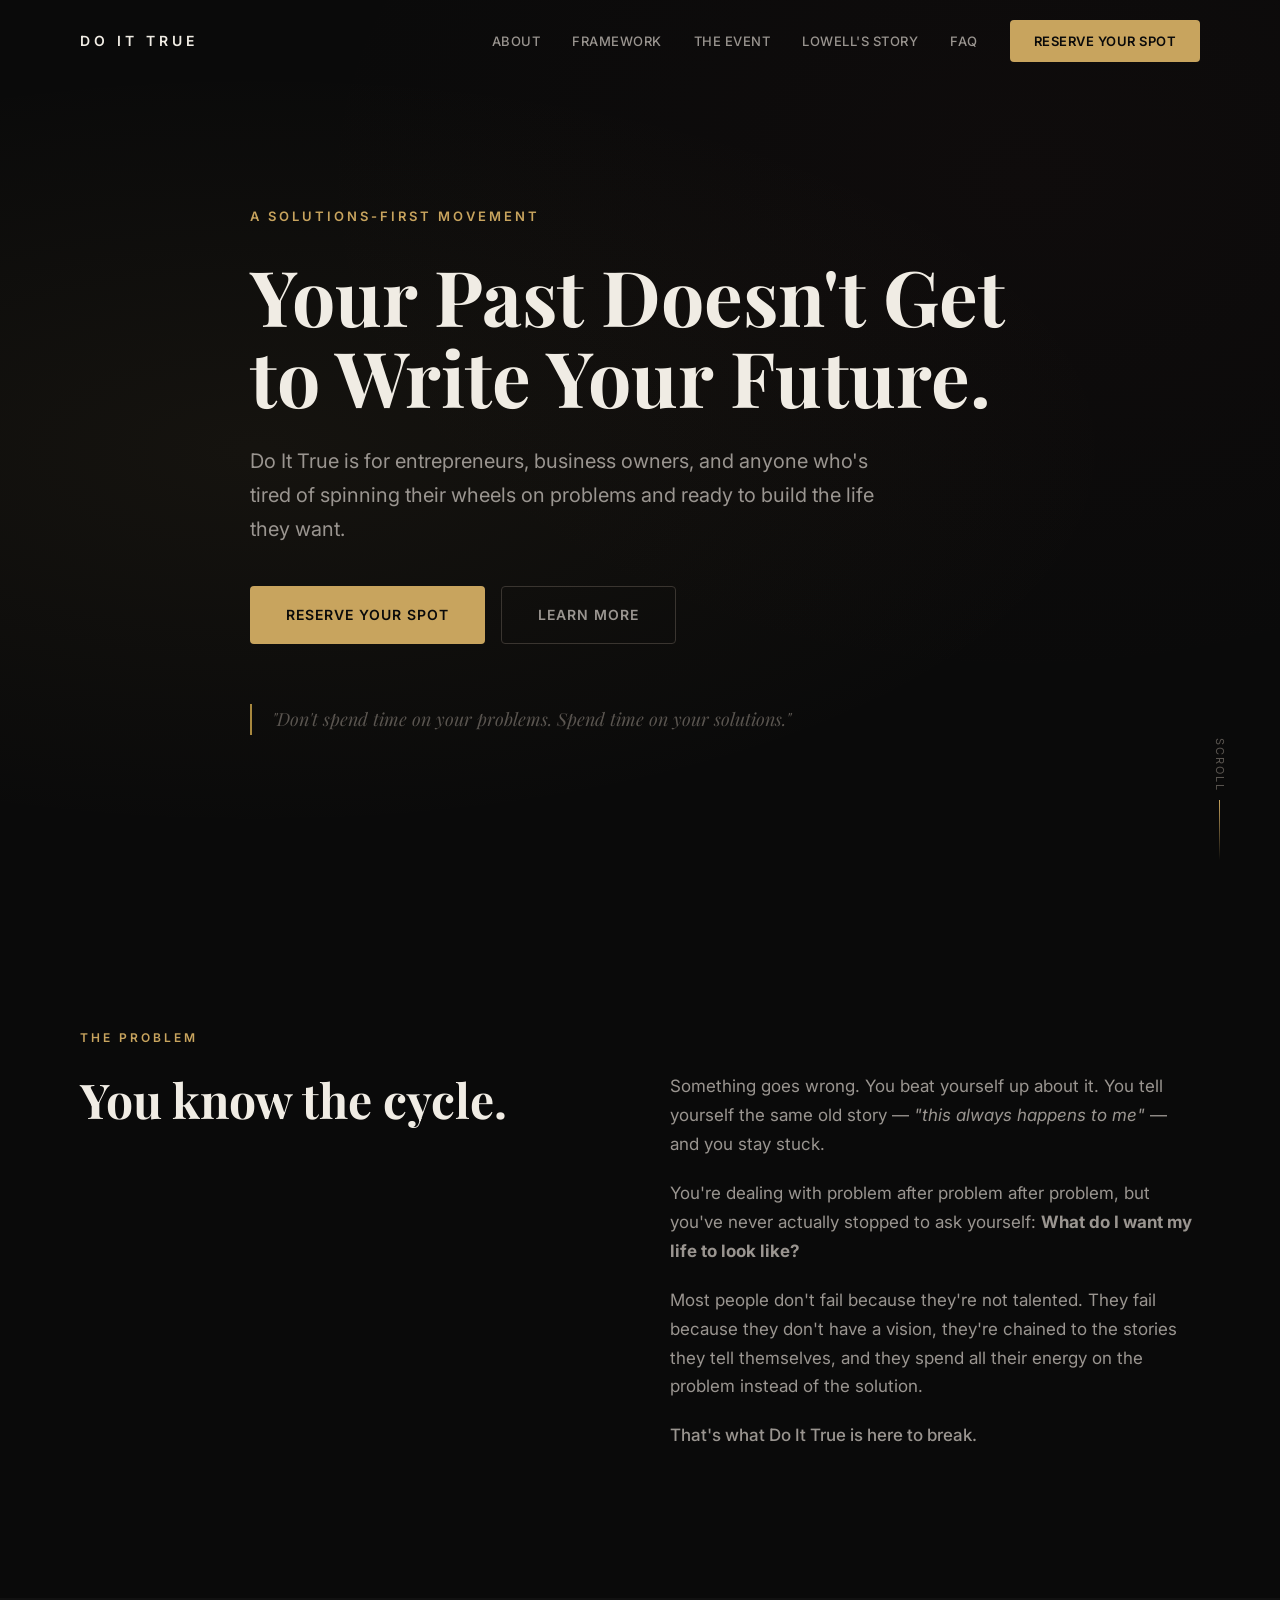
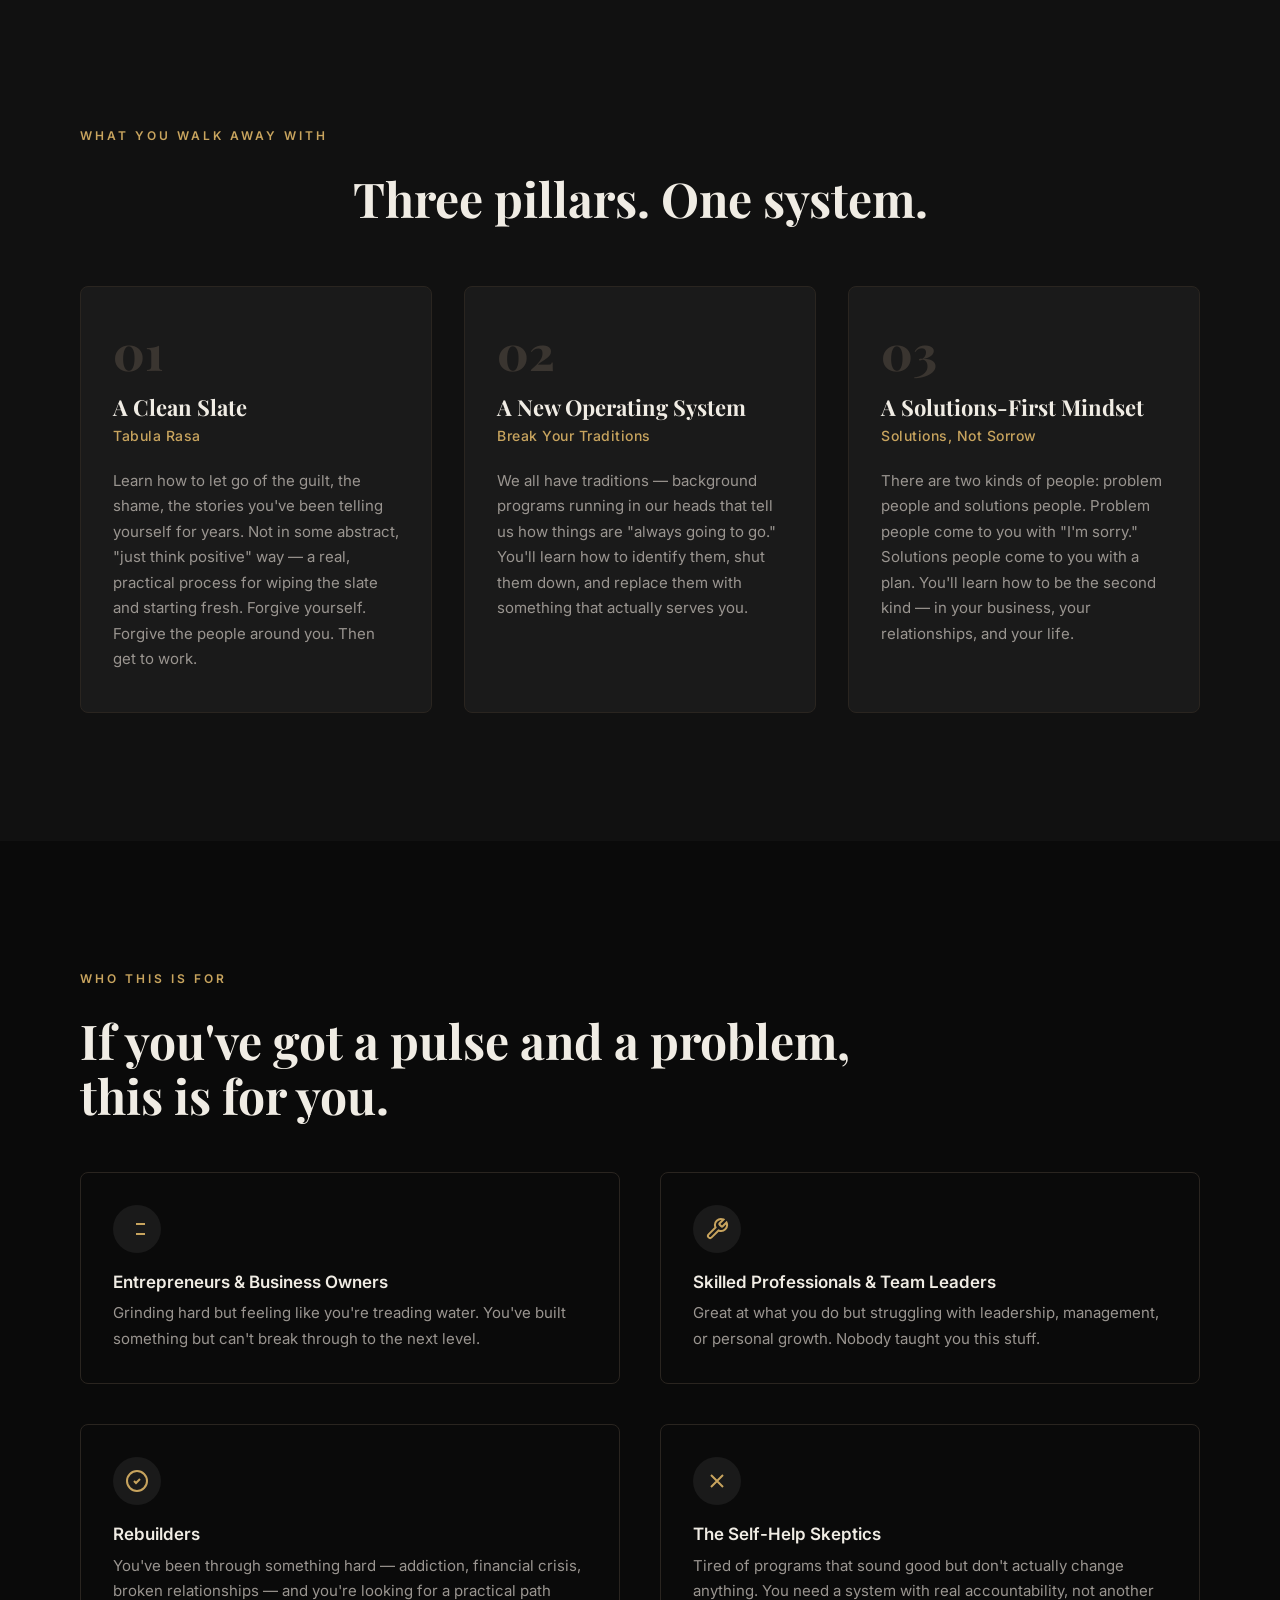
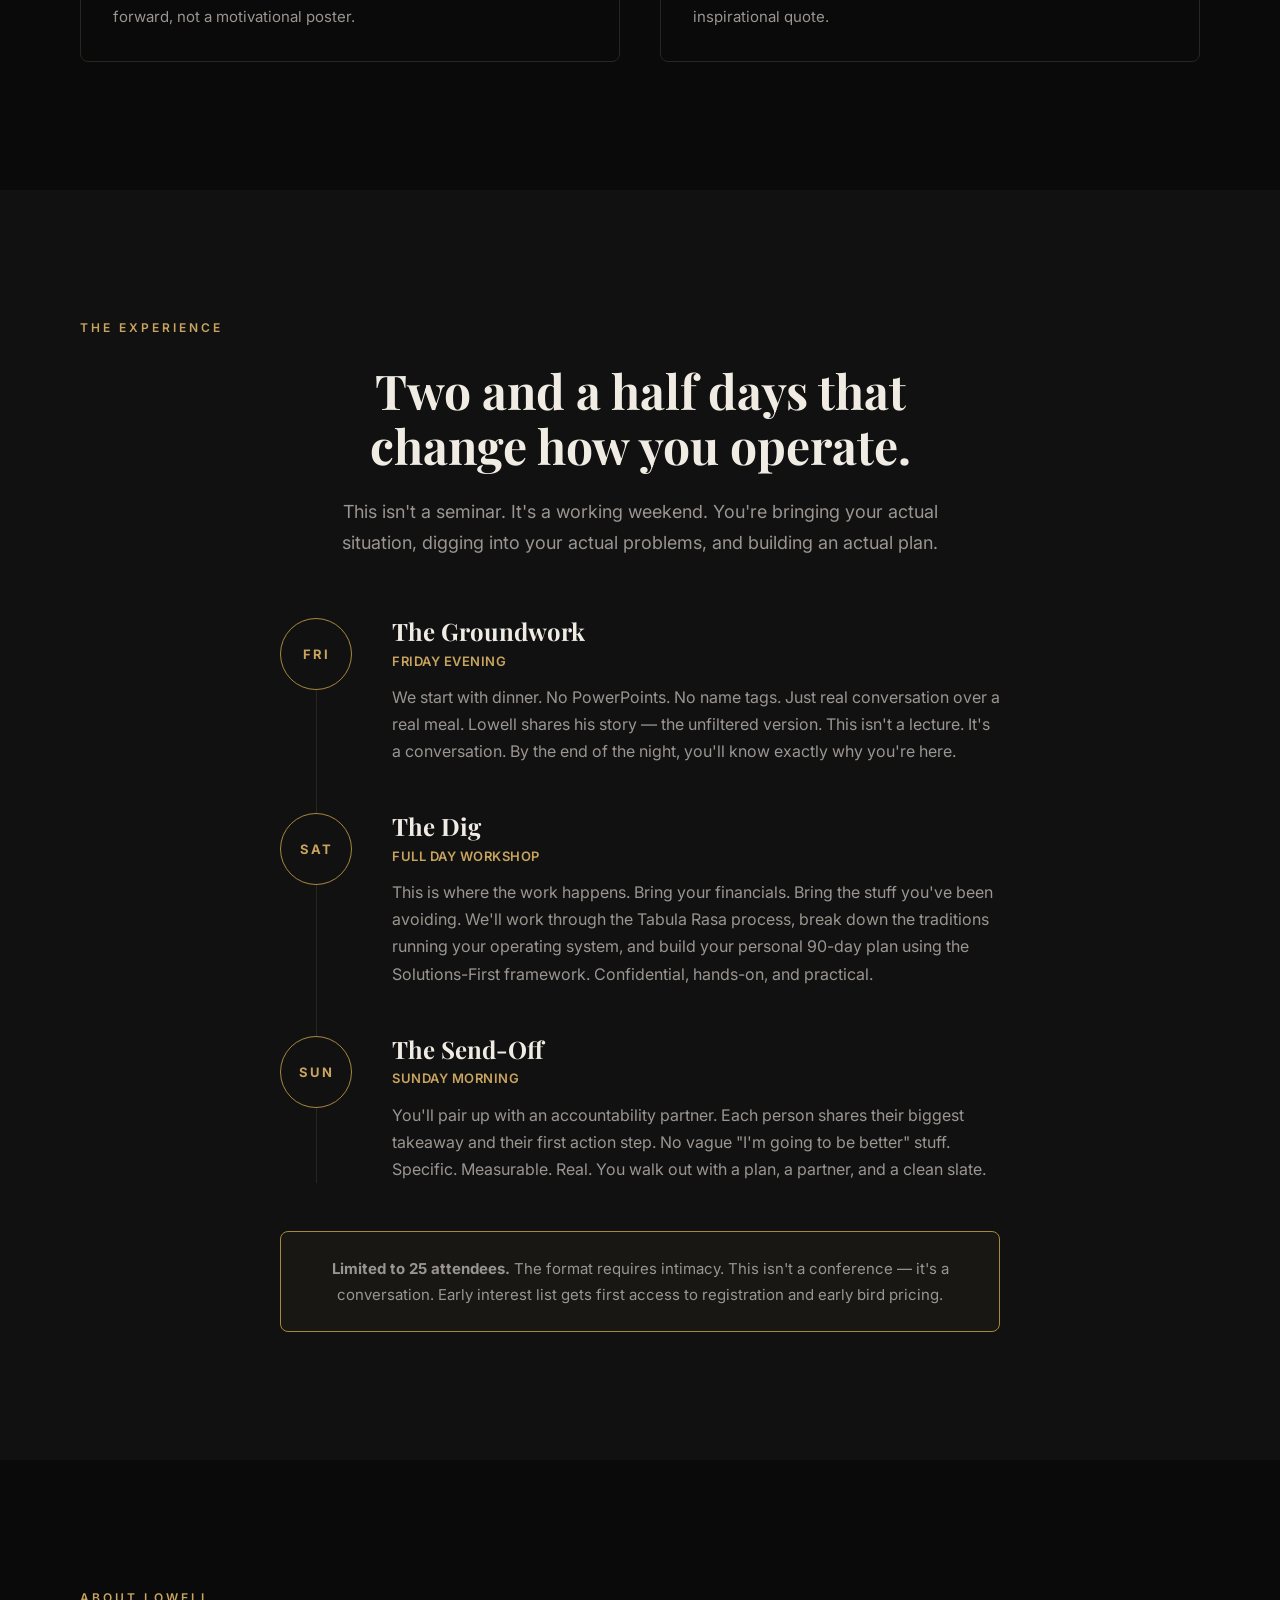
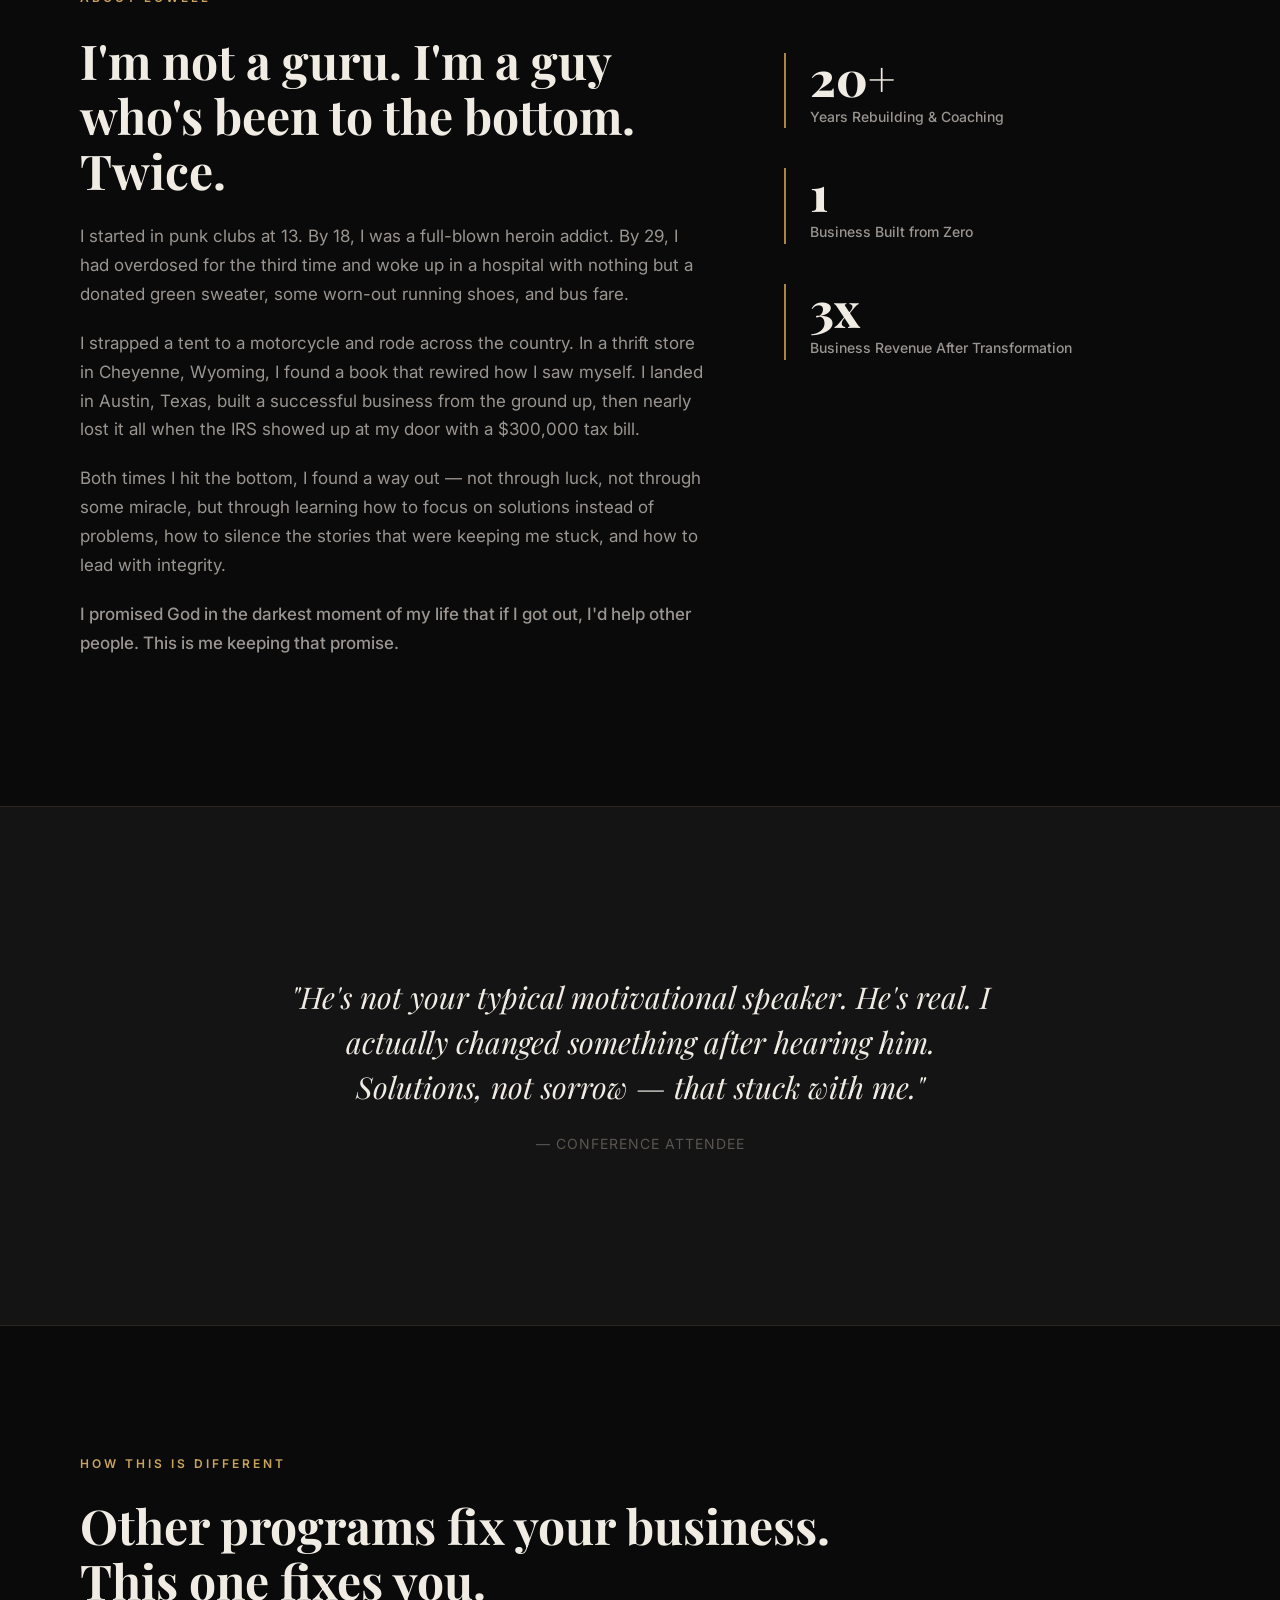
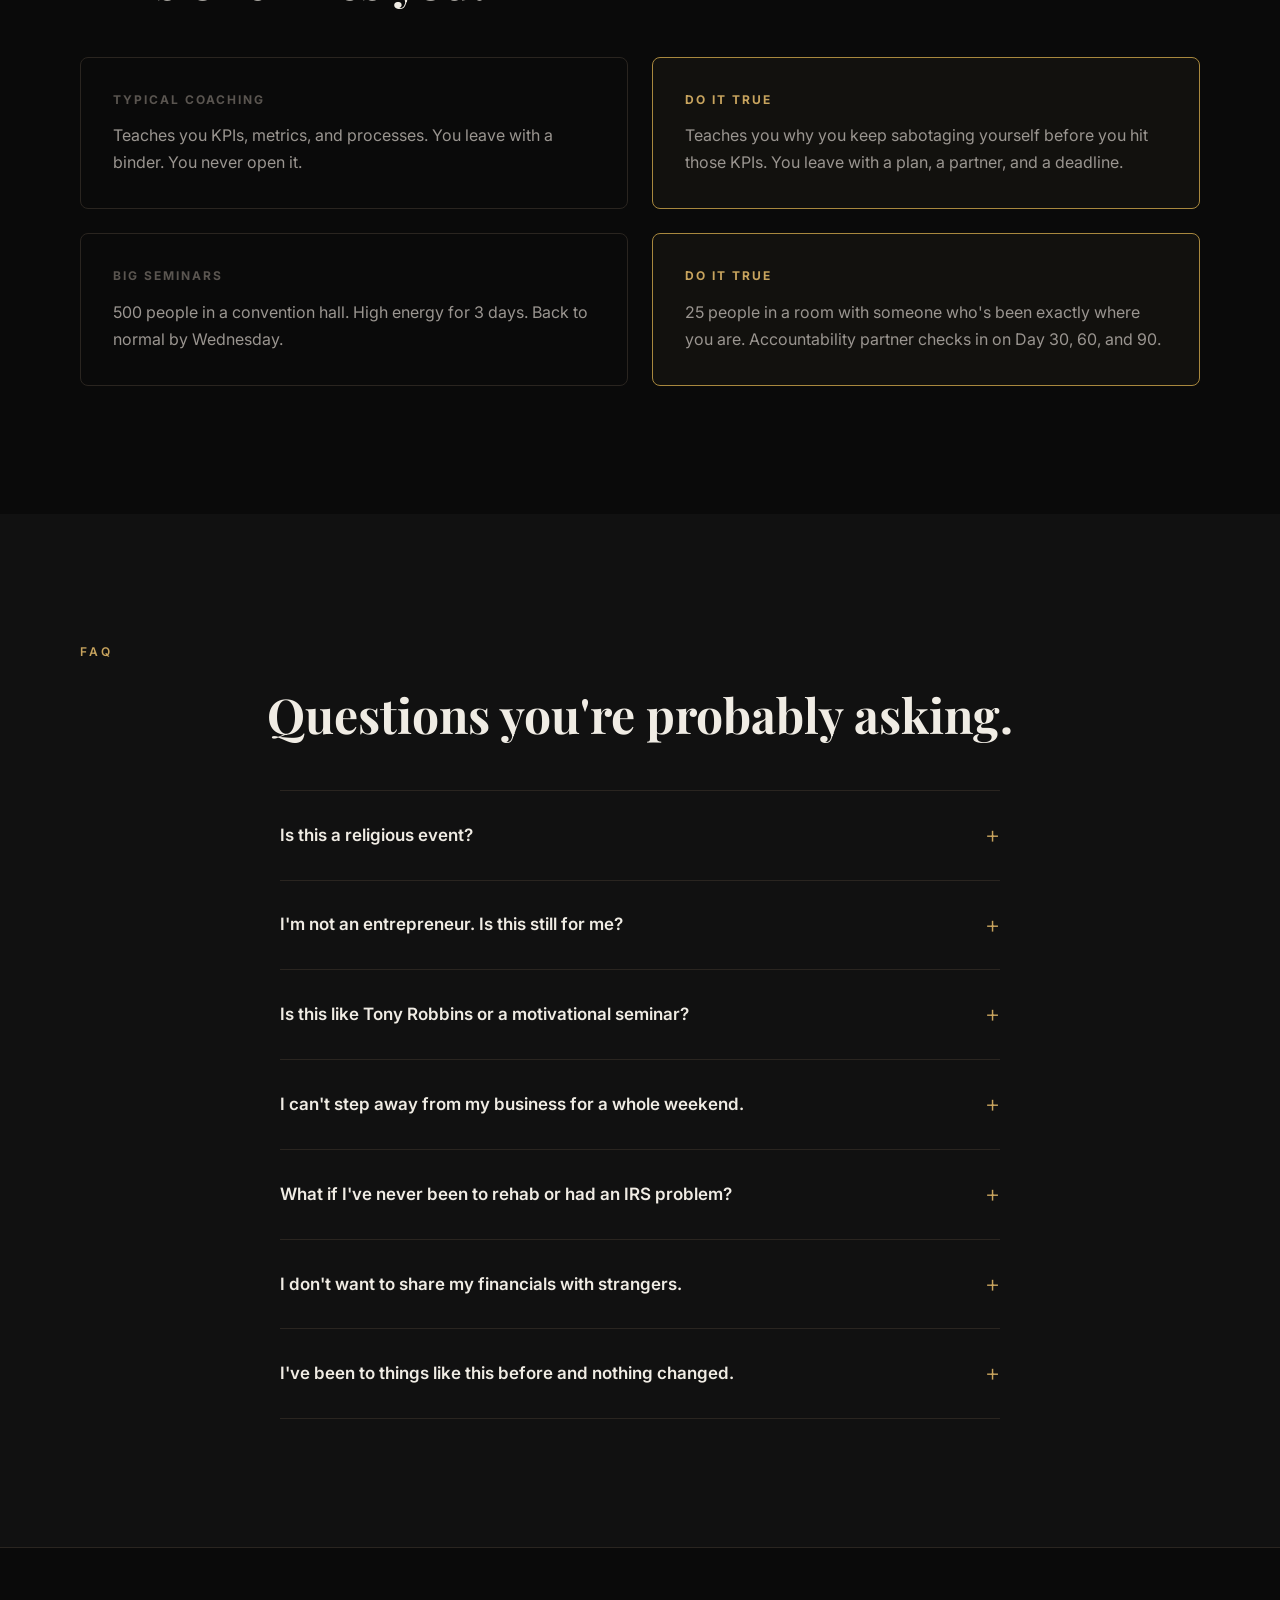
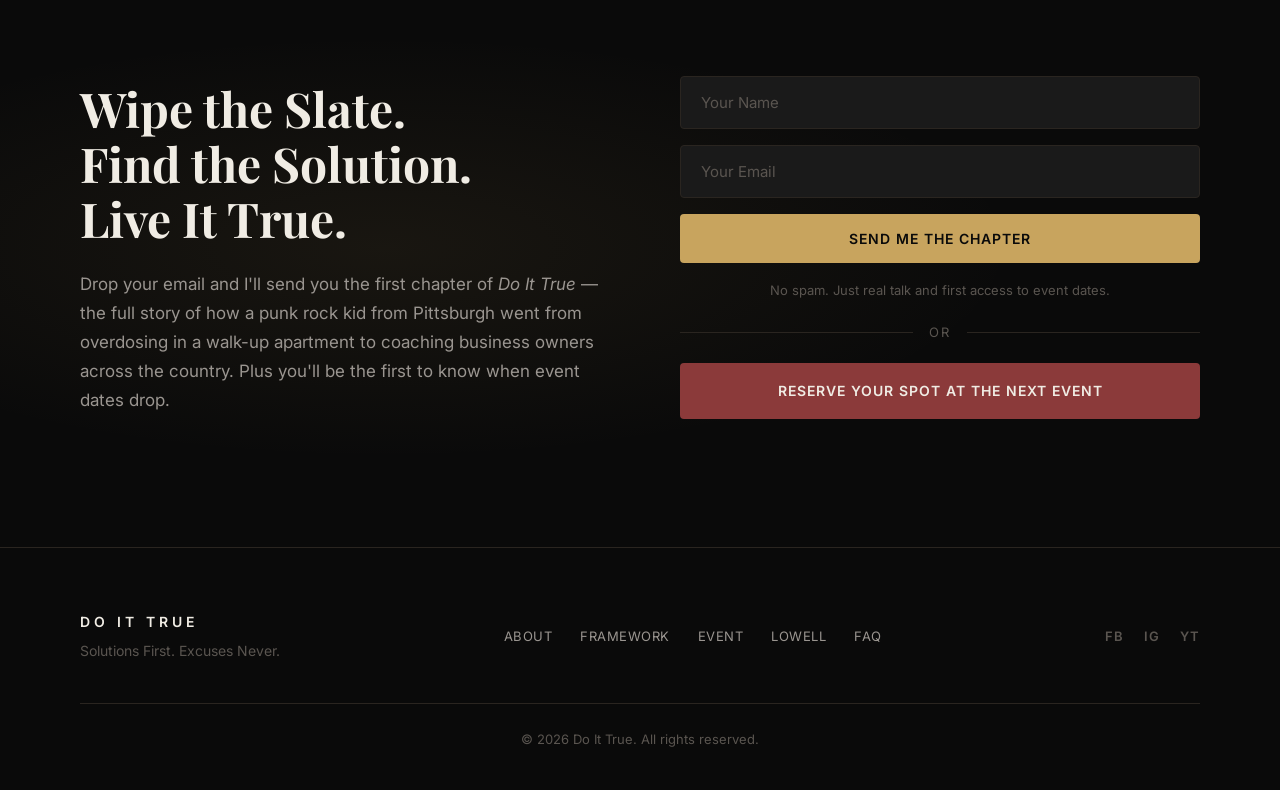
==== commit dab80d84: "Remove automotive/ShopFix references, broaden audience language - ShopFix Conference Attendee → Conf" ====
--- a/index.html
+++ b/index.html
@@ -4,7 +4,7 @@
   <meta charset="UTF-8">
   <meta name="viewport" content="width=device-width, initial-scale=1.0">
   <title>Do It True — Your Past Doesn't Get to Write Your Future</title>
-  <meta name="description" content="Do It True is a solutions-first movement for entrepreneurs, tradespeople, and anyone ready to stop spinning their wheels and start building the life they want.">
+  <meta name="description" content="Do It True is a solutions-first movement for entrepreneurs, business owners, and anyone ready to stop spinning their wheels and start building the life they want.">
   <link rel="preconnect" href="https://fonts.googleapis.com">
   <link rel="preconnect" href="https://fonts.gstatic.com" crossorigin>
   <link href="https://fonts.googleapis.com/css2?family=Inter:wght@400;500;600&family=Playfair+Display:ital,wght@0,700;0,800;1,700&display=swap" rel="stylesheet">
@@ -46,7 +46,7 @@
     <div class="container hero-content">
       <p class="hero-tag">A Solutions-First Movement</p>
       <h1 class="hero-title">Your Past Doesn't Get to Write Your Future.</h1>
-      <p class="hero-sub">Do It True is for entrepreneurs, tradespeople, and anyone who's tired of spinning their wheels on problems and ready to build the life they want.</p>
+      <p class="hero-sub">Do It True is for entrepreneurs, business owners, and anyone who's tired of spinning their wheels on problems and ready to build the life they want.</p>
       <div class="hero-actions">
         <a href="#signup" class="btn btn-primary">Reserve Your Spot</a>
         <a href="#about" class="btn btn-ghost">Learn More</a>
@@ -122,8 +122,8 @@
           <div class="audience-icon">
             <svg width="24" height="24" viewBox="0 0 24 24" fill="none" stroke="currentColor" stroke-width="2"><path d="M14.7 6.3a1 1 0 0 0 0 1.4l1.6 1.6a1 1 0 0 0 1.4 0l3.77-3.77a6 6 0 0 1-7.94 7.94l-6.91 6.91a2.12 2.12 0 0 1-3-3l6.91-6.91a6 6 0 0 1 7.94-7.94l-3.76 3.76z"/></svg>
           </div>
-          <h4>Tradespeople & Technicians</h4>
-          <p>Great at what you do but struggling with leadership, business management, or personal growth. Nobody taught you this stuff.</p>
+          <h4>Skilled Professionals & Team Leaders</h4>
+          <p>Great at what you do but struggling with leadership, management, or personal growth. Nobody taught you this stuff.</p>
         </div>
         <div class="audience-item">
           <div class="audience-icon">
@@ -197,7 +197,7 @@
         <div class="about-text">
           <h2 class="section-title">I'm not a guru. I'm a guy who's been to the bottom. Twice.</h2>
           <p>I started in punk clubs at 13. By 18, I was a full-blown heroin addict. By 29, I had overdosed for the third time and woke up in a hospital with nothing but a donated green sweater, some worn-out running shoes, and bus fare.</p>
-          <p>I strapped a tent to a motorcycle and rode across the country. In a thrift store in Cheyenne, Wyoming, I found a book that rewired how I saw myself. I landed in Austin, Texas, built a 14-bay auto shop from the ground up, then nearly lost it all when the IRS showed up at my door with a $300,000 tax bill.</p>
+          <p>I strapped a tent to a motorcycle and rode across the country. In a thrift store in Cheyenne, Wyoming, I found a book that rewired how I saw myself. I landed in Austin, Texas, built a successful business from the ground up, then nearly lost it all when the IRS showed up at my door with a $300,000 tax bill.</p>
           <p>Both times I hit the bottom, I found a way out &mdash; not through luck, not through some miracle, but through learning how to focus on solutions instead of problems, how to silence the stories that were keeping me stuck, and how to lead with integrity.</p>
           <p class="accent-text">I promised God in the darkest moment of my life that if I got out, I'd help other people. This is me keeping that promise.</p>
         </div>
@@ -207,8 +207,8 @@
             <div class="stat-label">Years Rebuilding & Coaching</div>
           </div>
           <div class="stat">
-            <div class="stat-number">14</div>
-            <div class="stat-label">Bay Auto Shop Built from Zero</div>
+            <div class="stat-number">1</div>
+            <div class="stat-label">Business Built from Zero</div>
           </div>
           <div class="stat">
             <div class="stat-number">3x</div>
@@ -224,7 +224,7 @@
     <div class="container">
       <blockquote class="testimonial">
         <p>"He's not your typical motivational speaker. He's real. I actually changed something after hearing him. Solutions, not sorrow &mdash; that stuck with me."</p>
-        <cite>&mdash; ShopFix Conference Attendee</cite>
+        <cite>&mdash; Conference Attendee</cite>
       </blockquote>
     </div>
   </section>
@@ -274,7 +274,7 @@
           <p>No. I'm not going to have you walk on hot coals or high-five strangers. This is a working weekend &mdash; you're bringing your actual financials, digging into your actual situation, and building an actual 90-day plan. Think of it as a conversation with someone who's been through the worst and figured out what actually works.</p>
         </details>
         <details class="faq-item">
-          <summary>I can't leave my shop for a whole weekend.</summary>
+          <summary>I can't step away from my business for a whole weekend.</summary>
           <p>You can't afford NOT to. How many weekends have you spent putting out fires that a better system would have prevented? This is two and a half days that change how you operate for the next decade.</p>
         </details>
         <details class="faq-item">
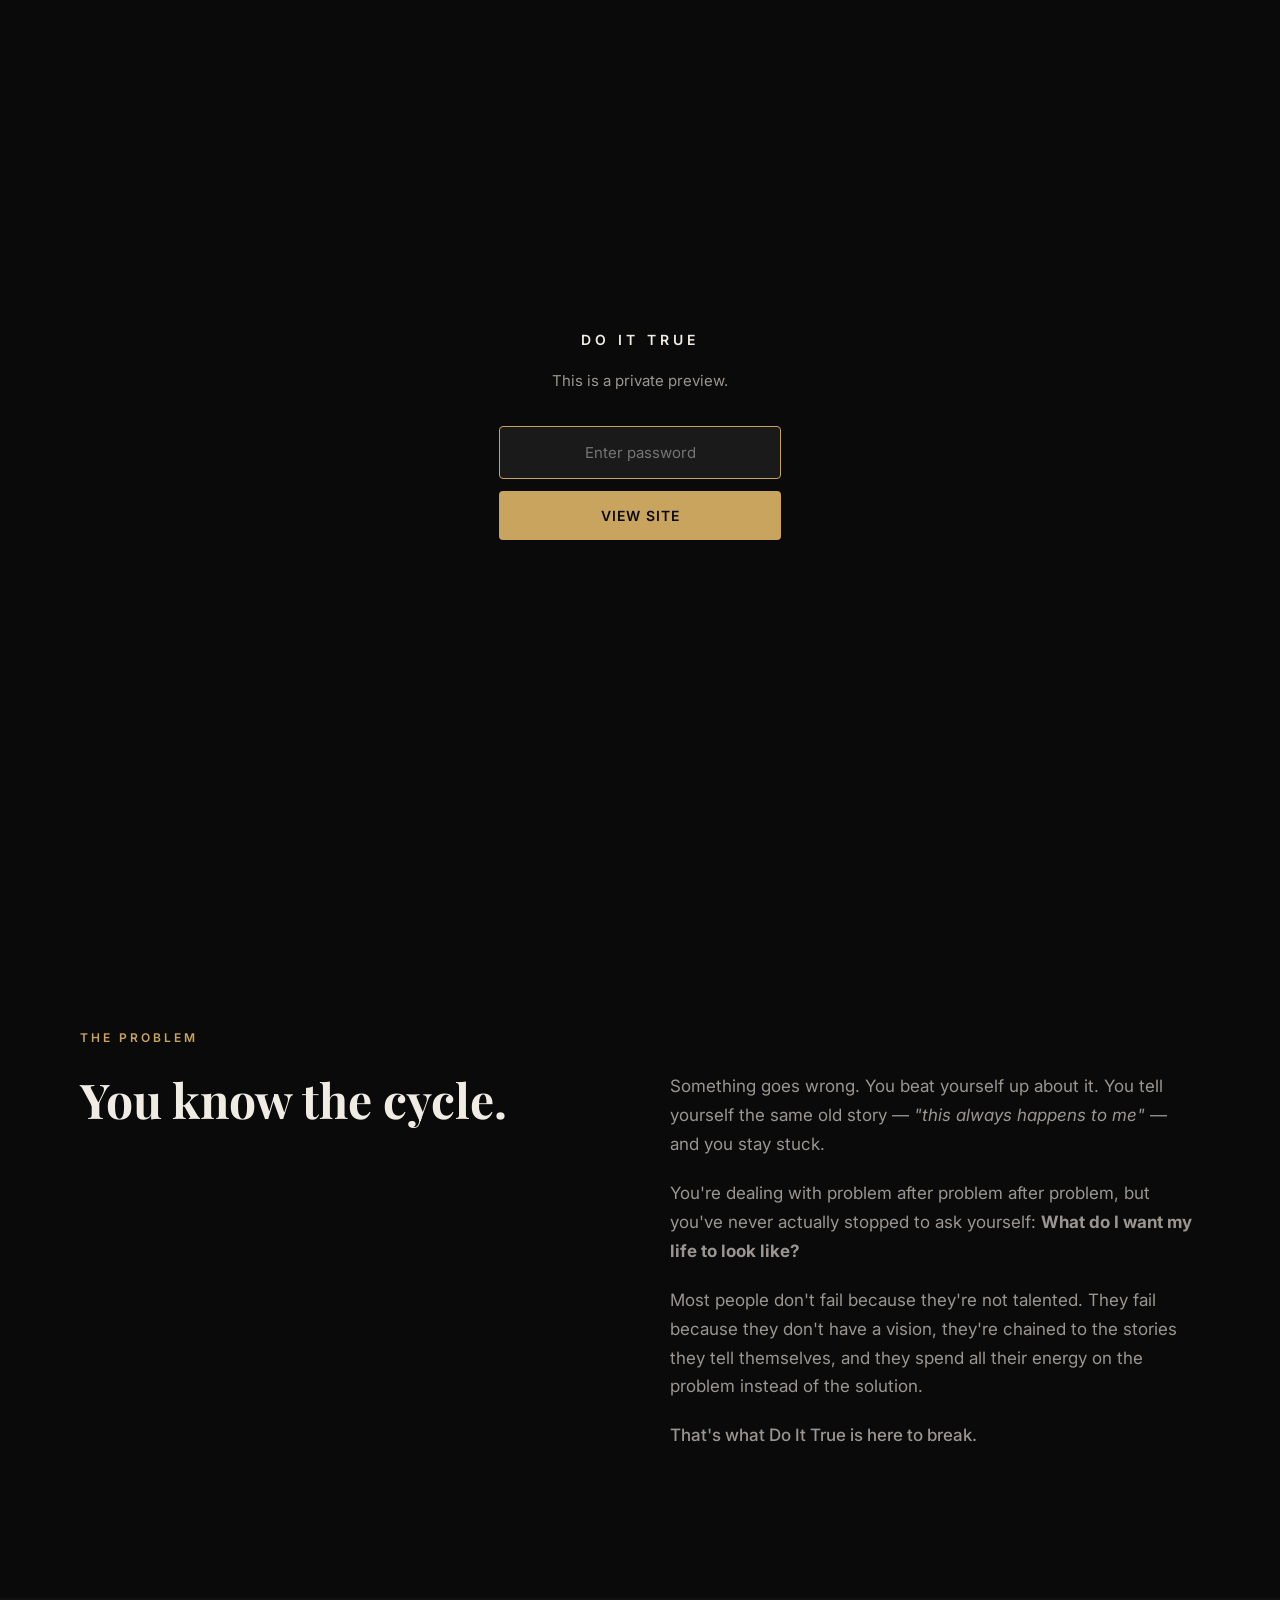
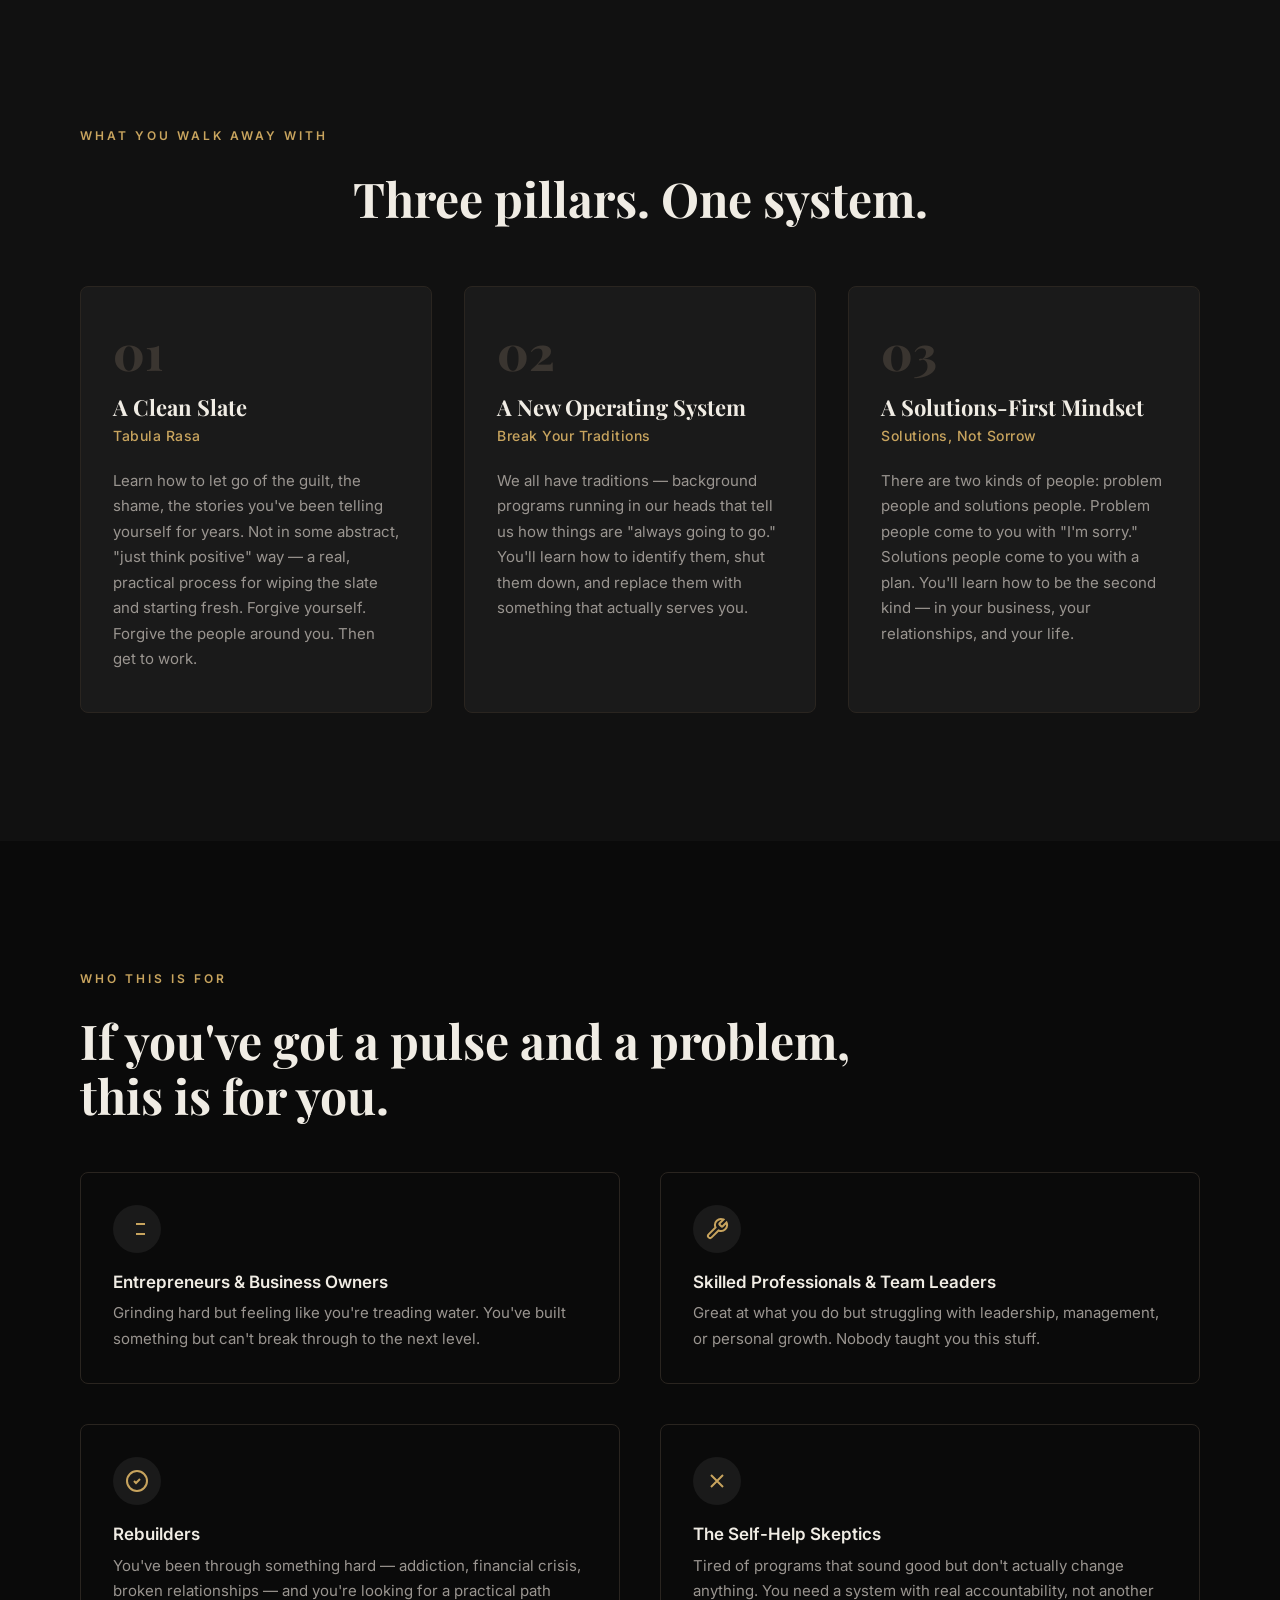
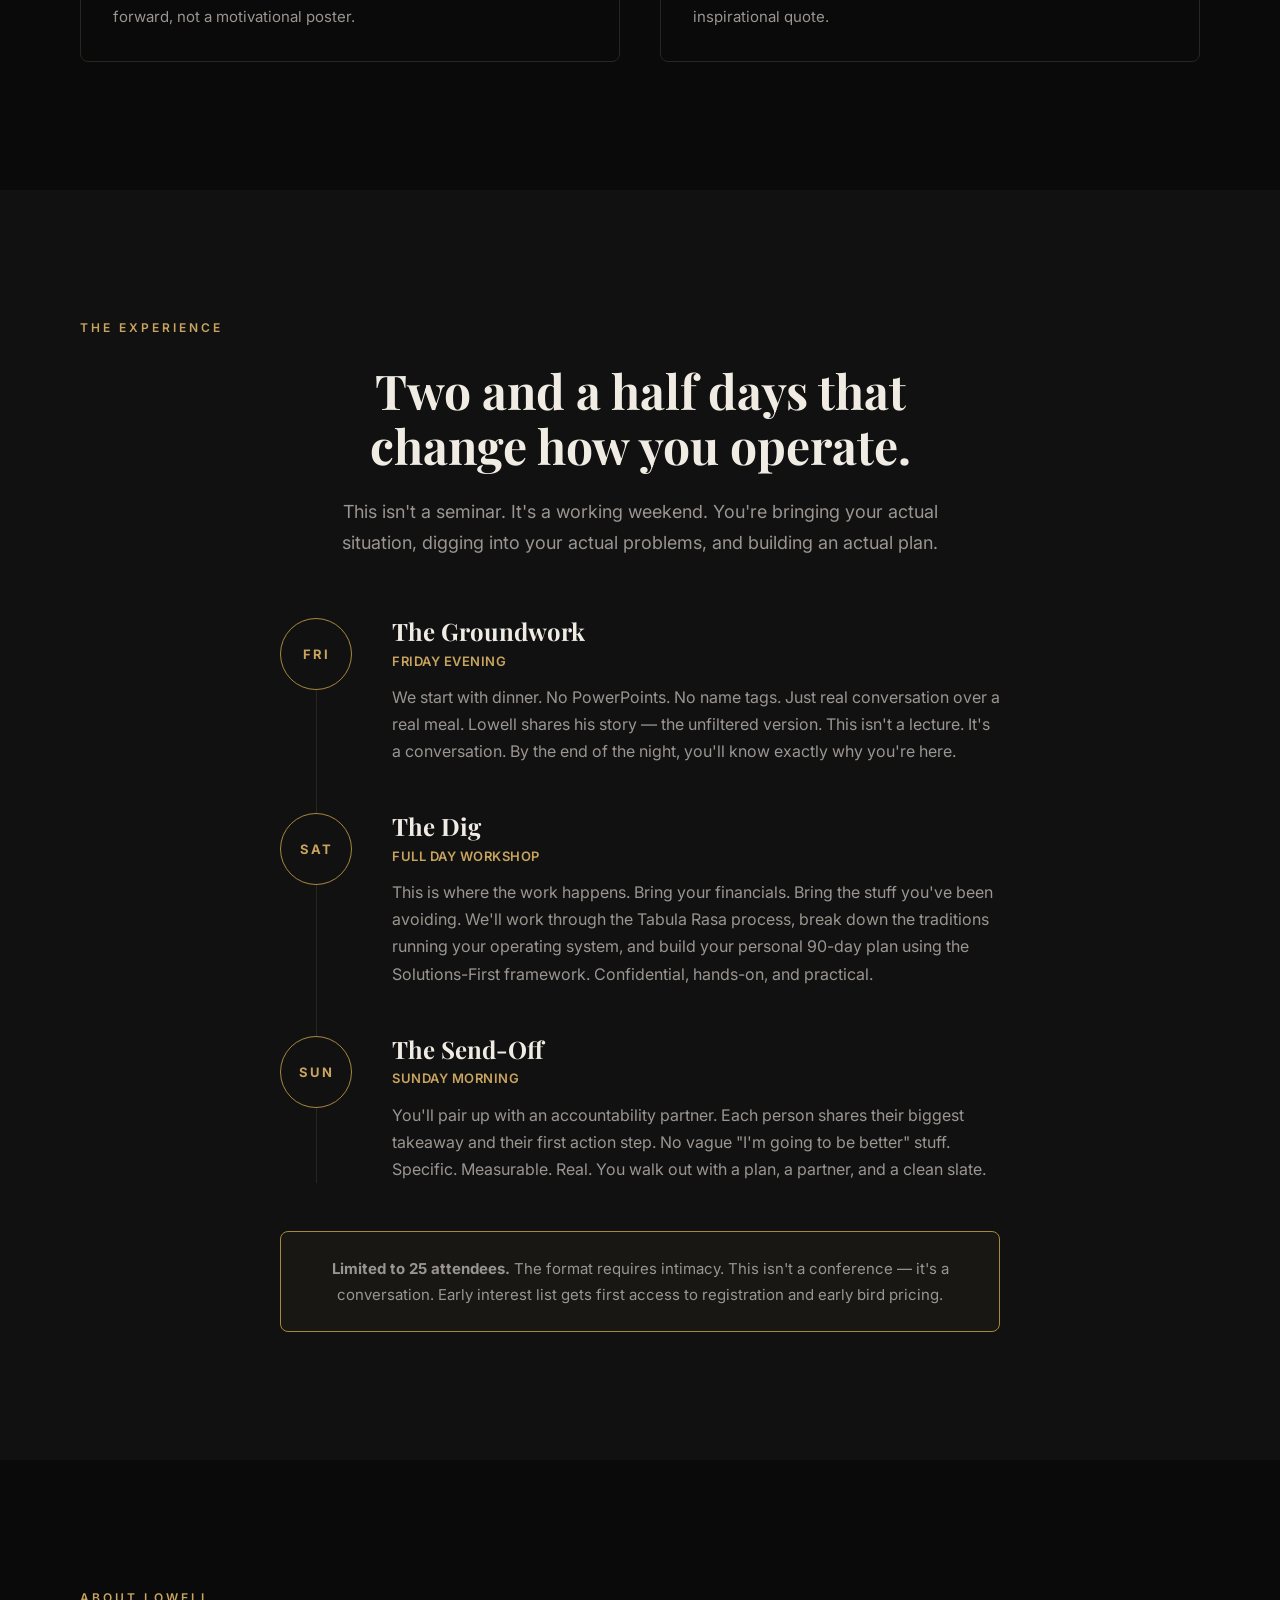
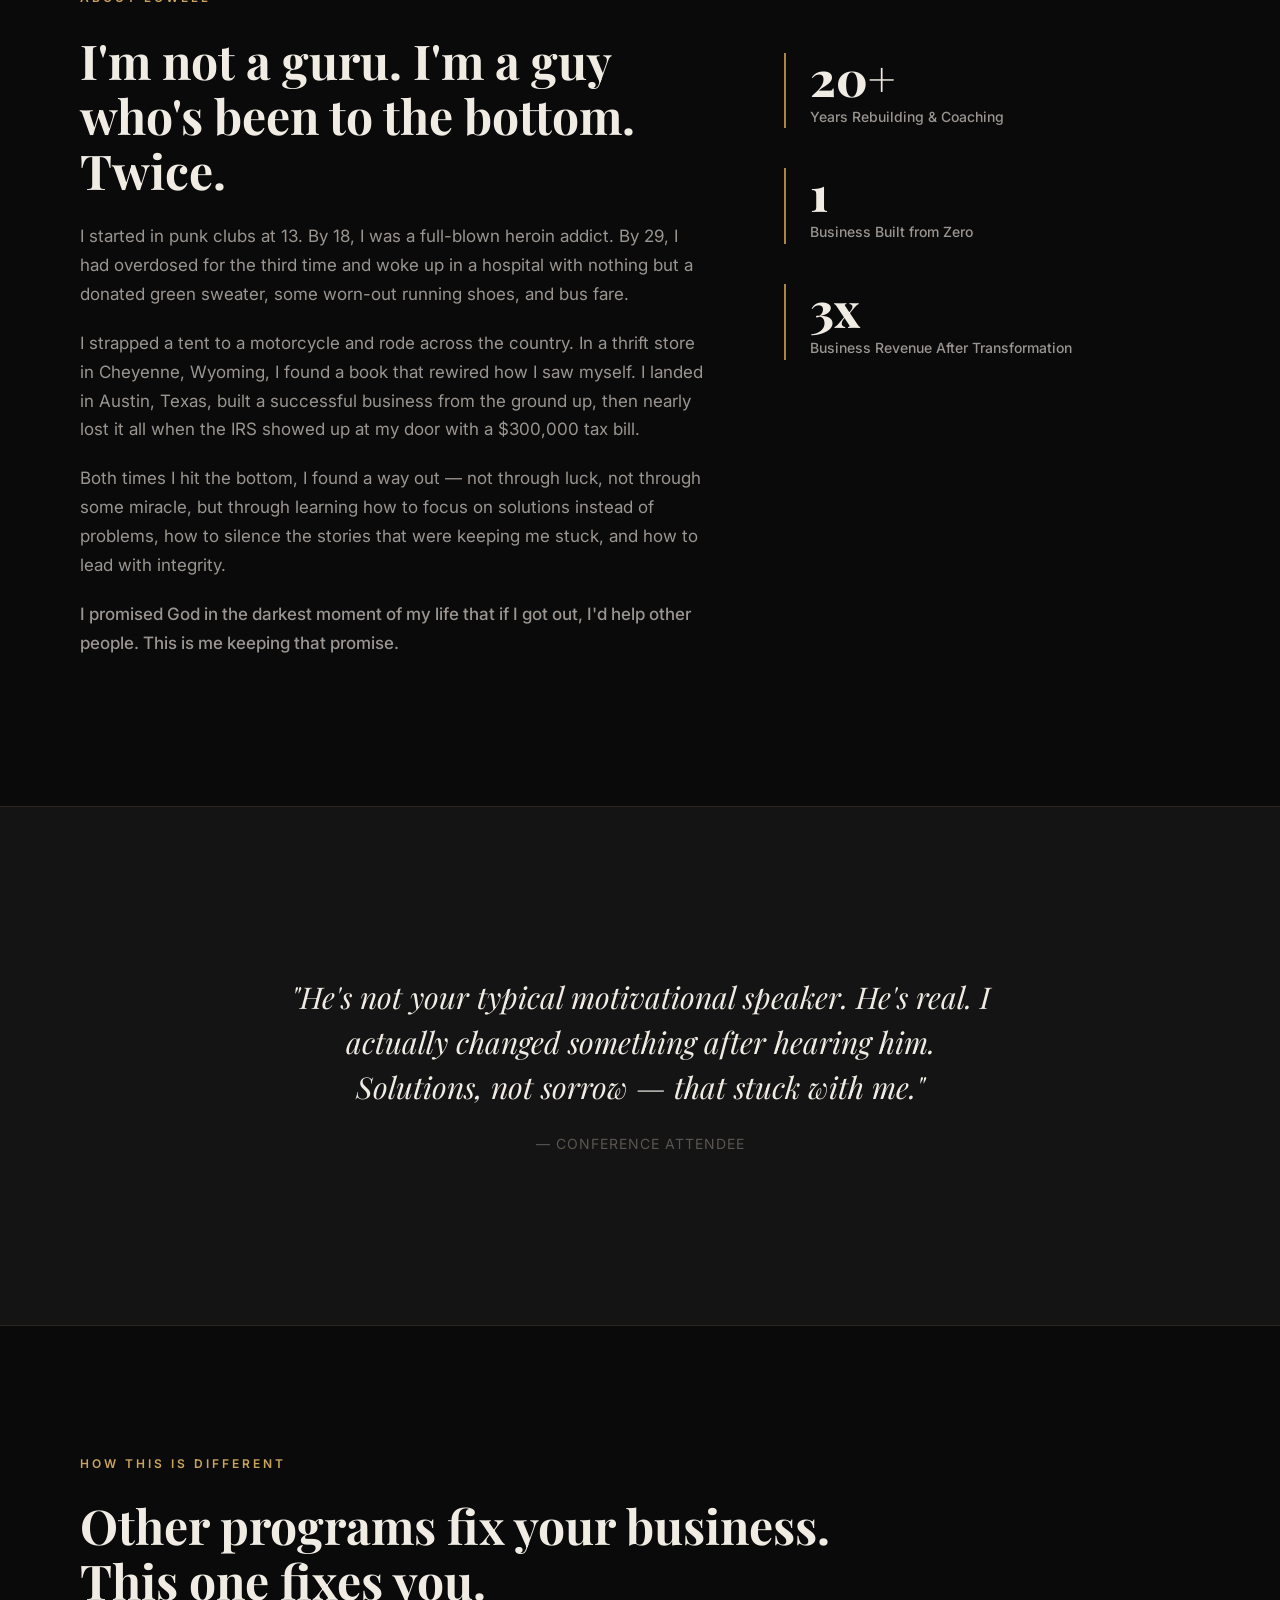
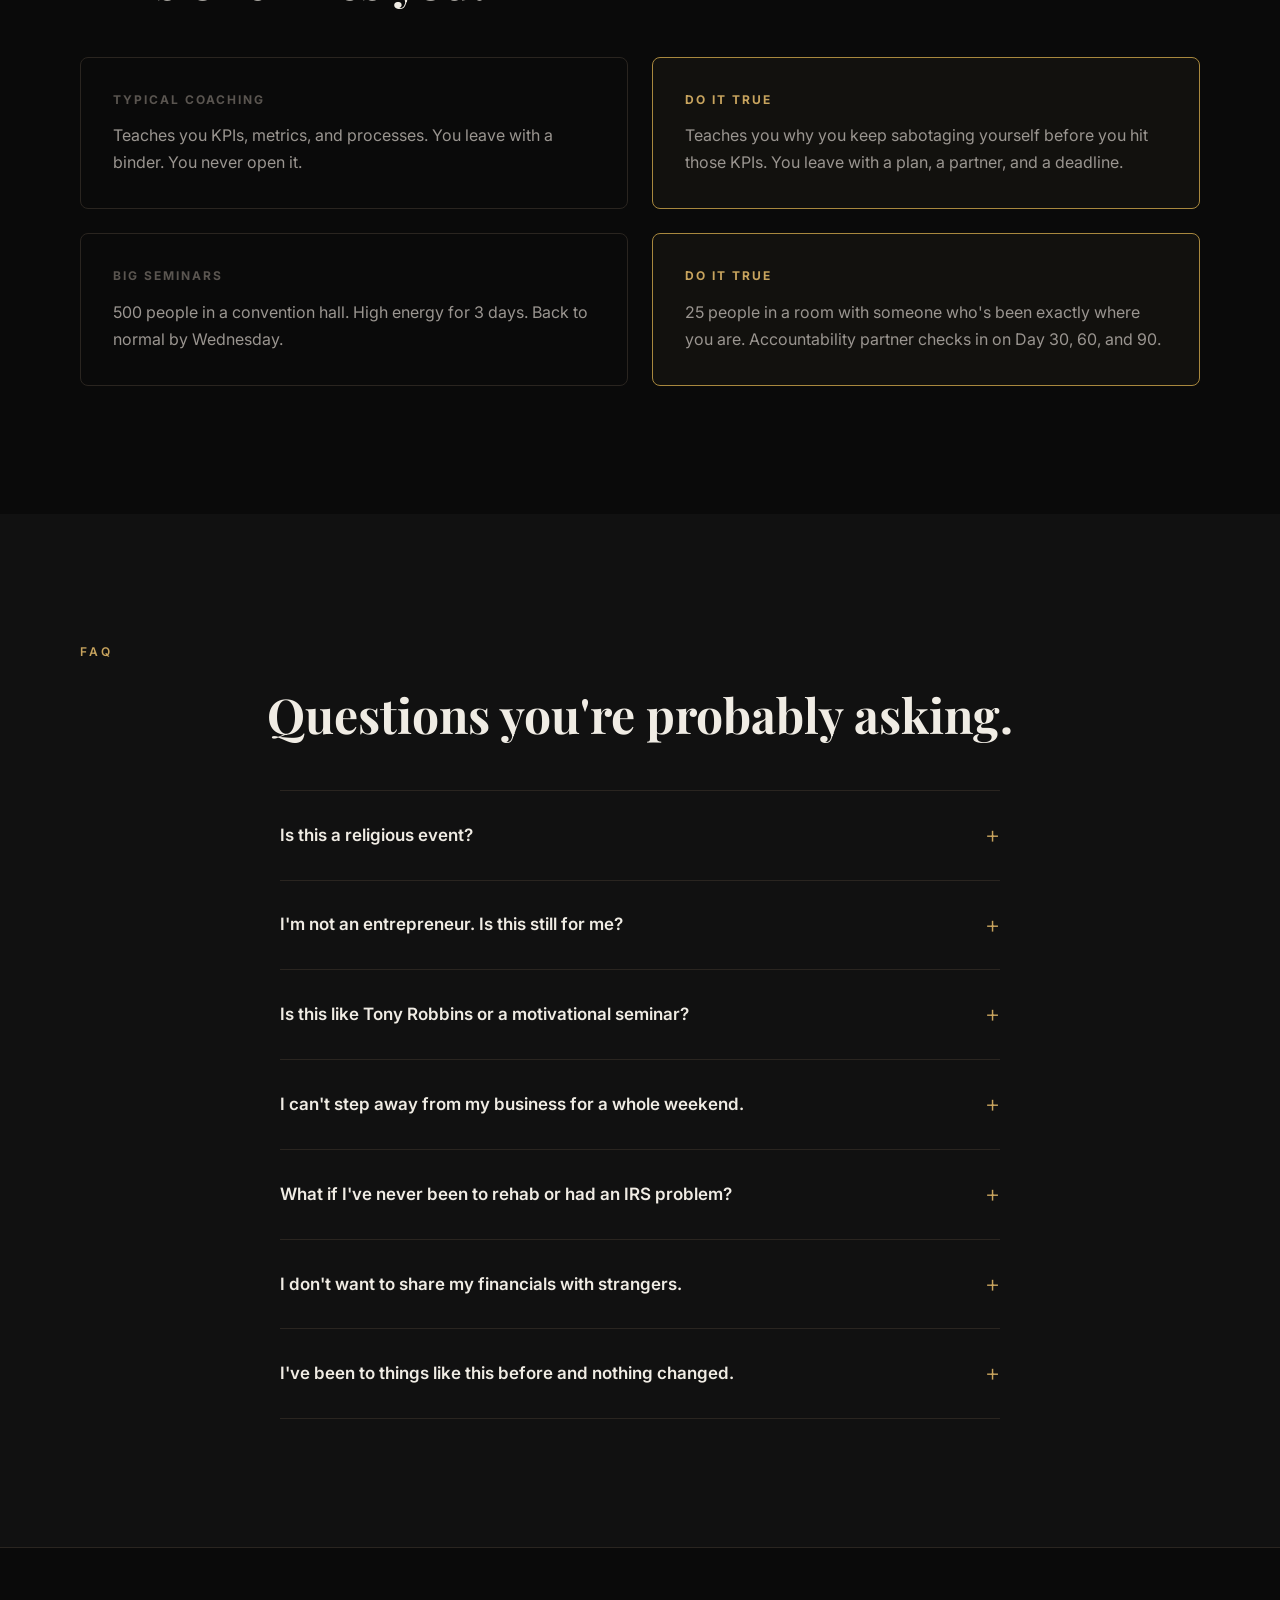
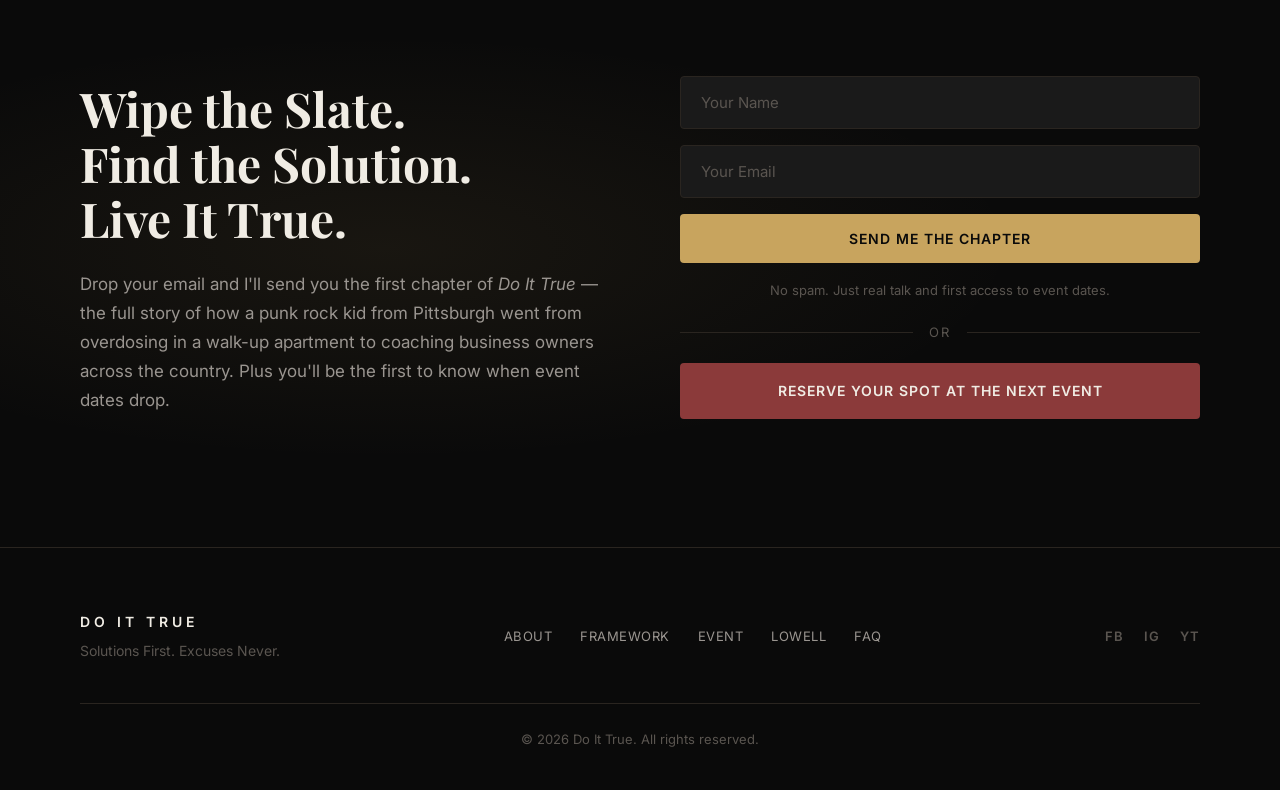
==== commit deb46997: "Add password gate for private preview Client-side password overlay keeps casual visitors out. Passwo" ====
--- a/index.html
+++ b/index.html
@@ -346,6 +346,19 @@
     </div>
   </footer>
 
+  <!-- Password Gate -->
+  <div class="password-gate" id="passwordGate">
+    <div class="password-gate-inner">
+      <span class="password-gate-logo">DO IT TRUE</span>
+      <p class="password-gate-label">This is a private preview.</p>
+      <form id="passwordForm" class="password-form">
+        <input type="password" id="passwordInput" placeholder="Enter password" autocomplete="off" autofocus>
+        <button type="submit" class="btn btn-primary btn-full">View Site</button>
+      </form>
+      <p class="password-gate-error" id="passwordError"></p>
+    </div>
+  </div>
+
   <script src="script.js"></script>
 </body>
 </html>
--- a/style.css
+++ b/style.css
@@ -746,6 +746,67 @@
   .card { padding: 28px 24px; }
 }
 
+/* ---- Password Gate ---- */
+.password-gate {
+  position: fixed;
+  inset: 0;
+  z-index: 9999;
+  background: var(--bg-primary);
+  display: flex;
+  align-items: center;
+  justify-content: center;
+}
+.password-gate.unlocked {
+  display: none;
+}
+body.locked {
+  overflow: hidden;
+}
+.password-gate-inner {
+  text-align: center;
+  max-width: 360px;
+  padding: 0 24px;
+}
+.password-gate-logo {
+  font-family: var(--font-body);
+  font-weight: 600;
+  font-size: 14px;
+  letter-spacing: 4px;
+  color: var(--text-primary);
+  display: block;
+  margin-bottom: 16px;
+}
+.password-gate-label {
+  font-size: 15px;
+  color: var(--text-secondary);
+  margin-bottom: 32px;
+}
+.password-form {
+  display: flex;
+  flex-direction: column;
+  gap: 12px;
+}
+.password-form input {
+  width: 100%;
+  padding: 16px 20px;
+  background: var(--bg-card);
+  border: 1px solid var(--border);
+  border-radius: 4px;
+  color: var(--text-primary);
+  font-family: var(--font-body);
+  font-size: 15px;
+  text-align: center;
+  outline: none;
+  transition: border-color 0.3s;
+}
+.password-form input:focus { border-color: var(--accent); }
+.password-gate-error {
+  font-size: 13px;
+  color: var(--red-light);
+  margin-top: 12px;
+  min-height: 20px;
+}
+
 /* ---- Animations ---- */
 .fade-in {
   opacity: 0;
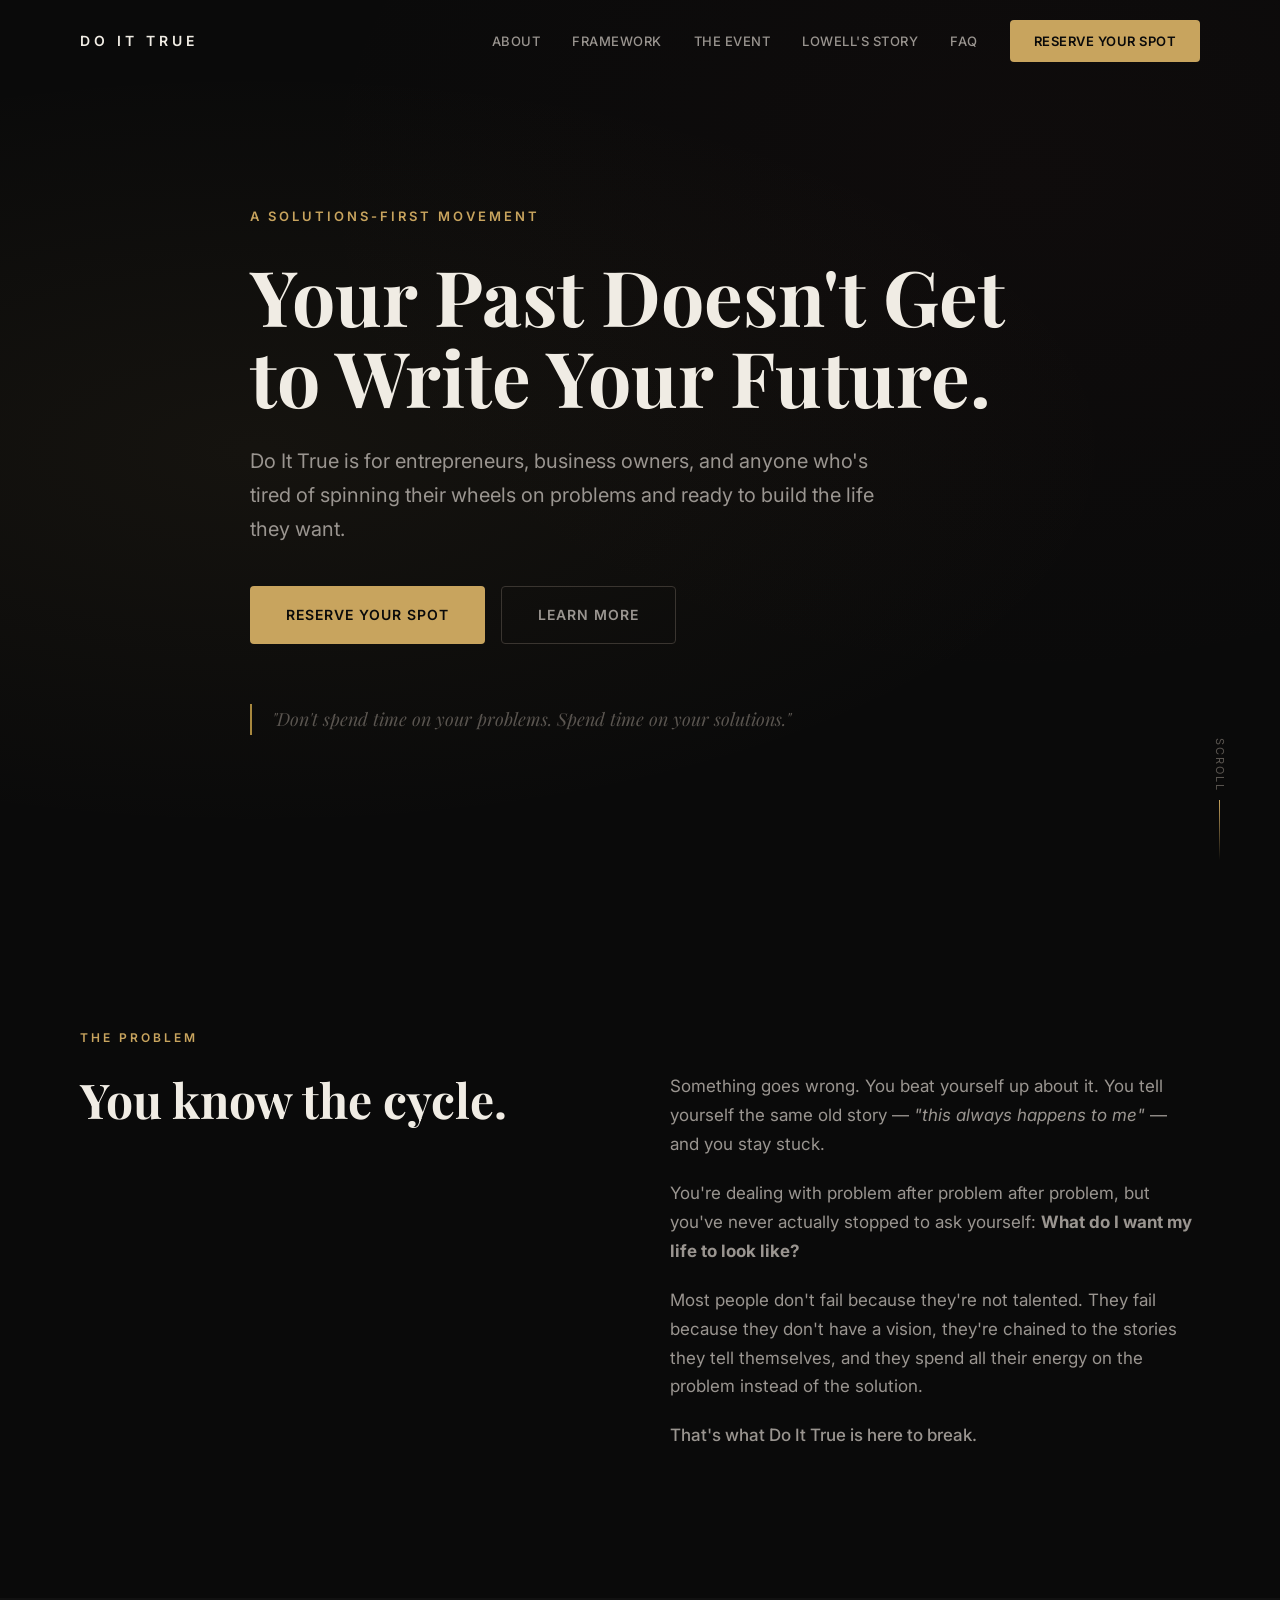
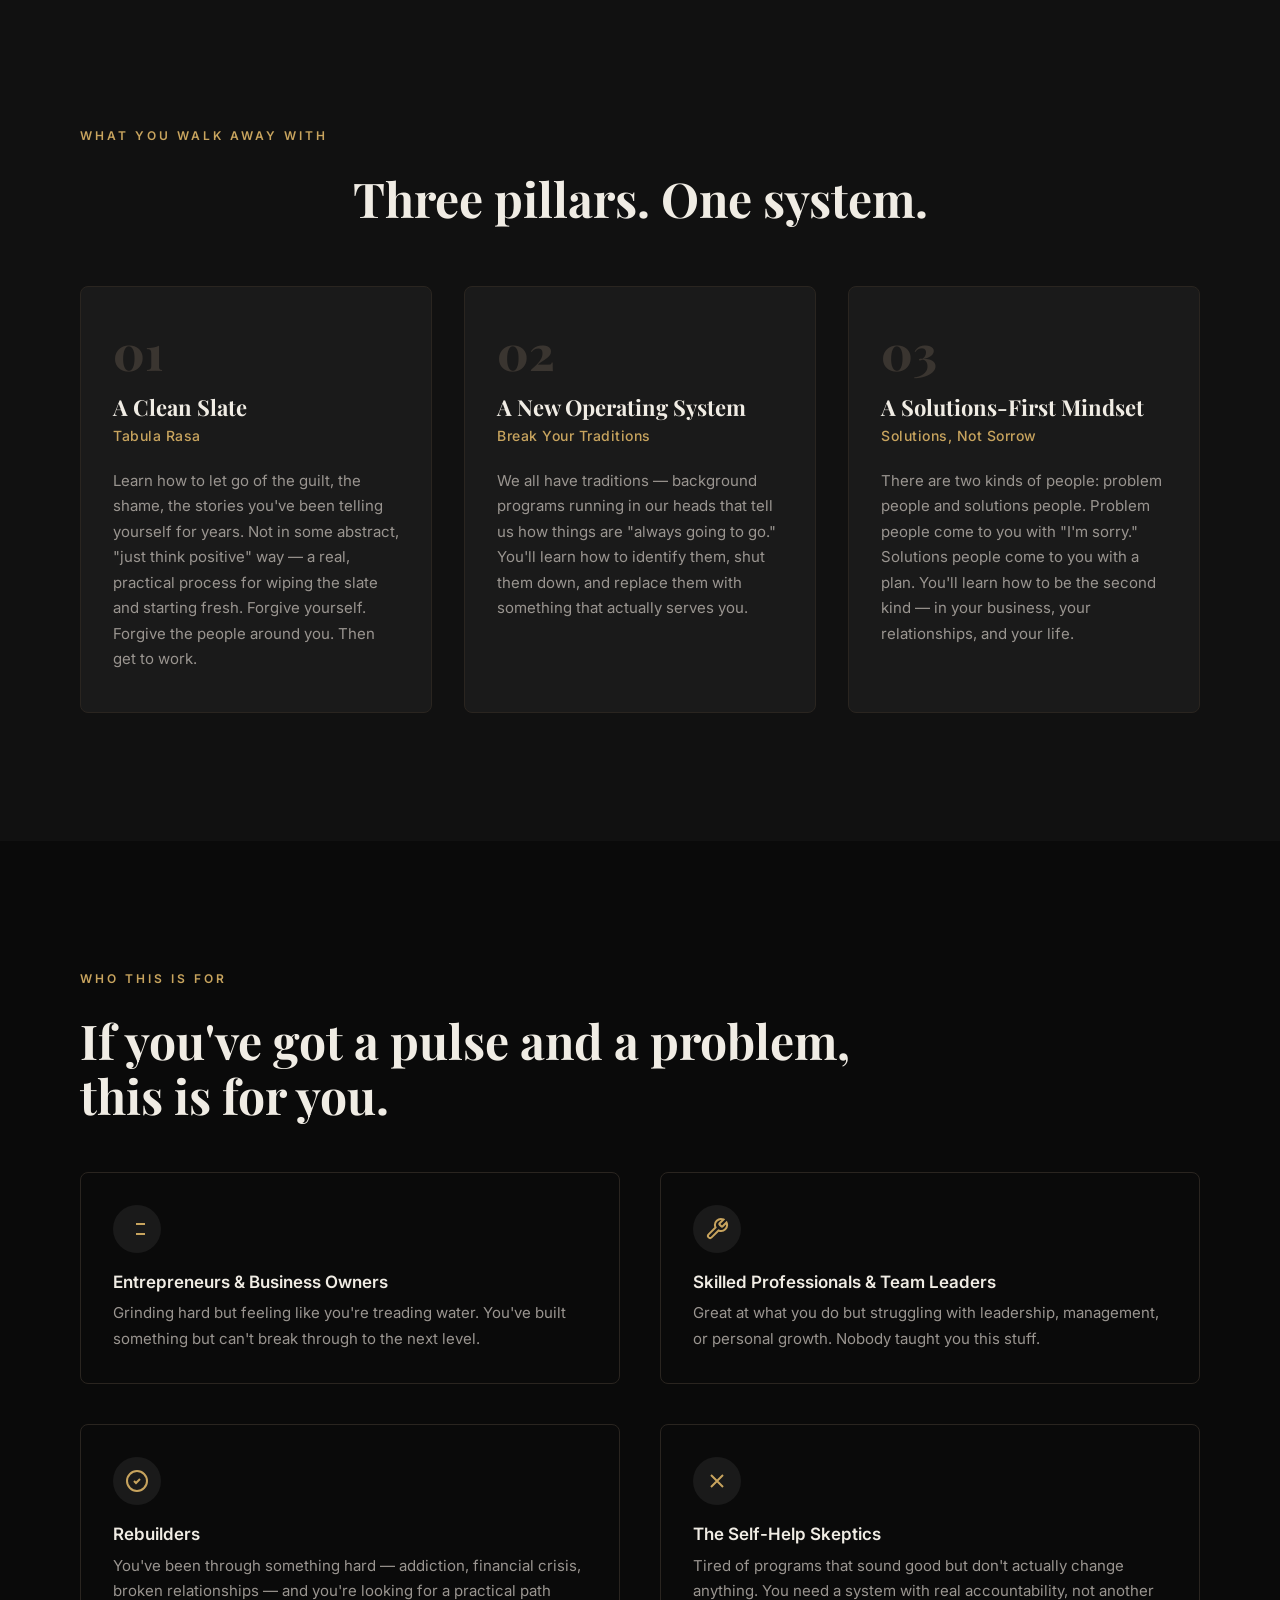
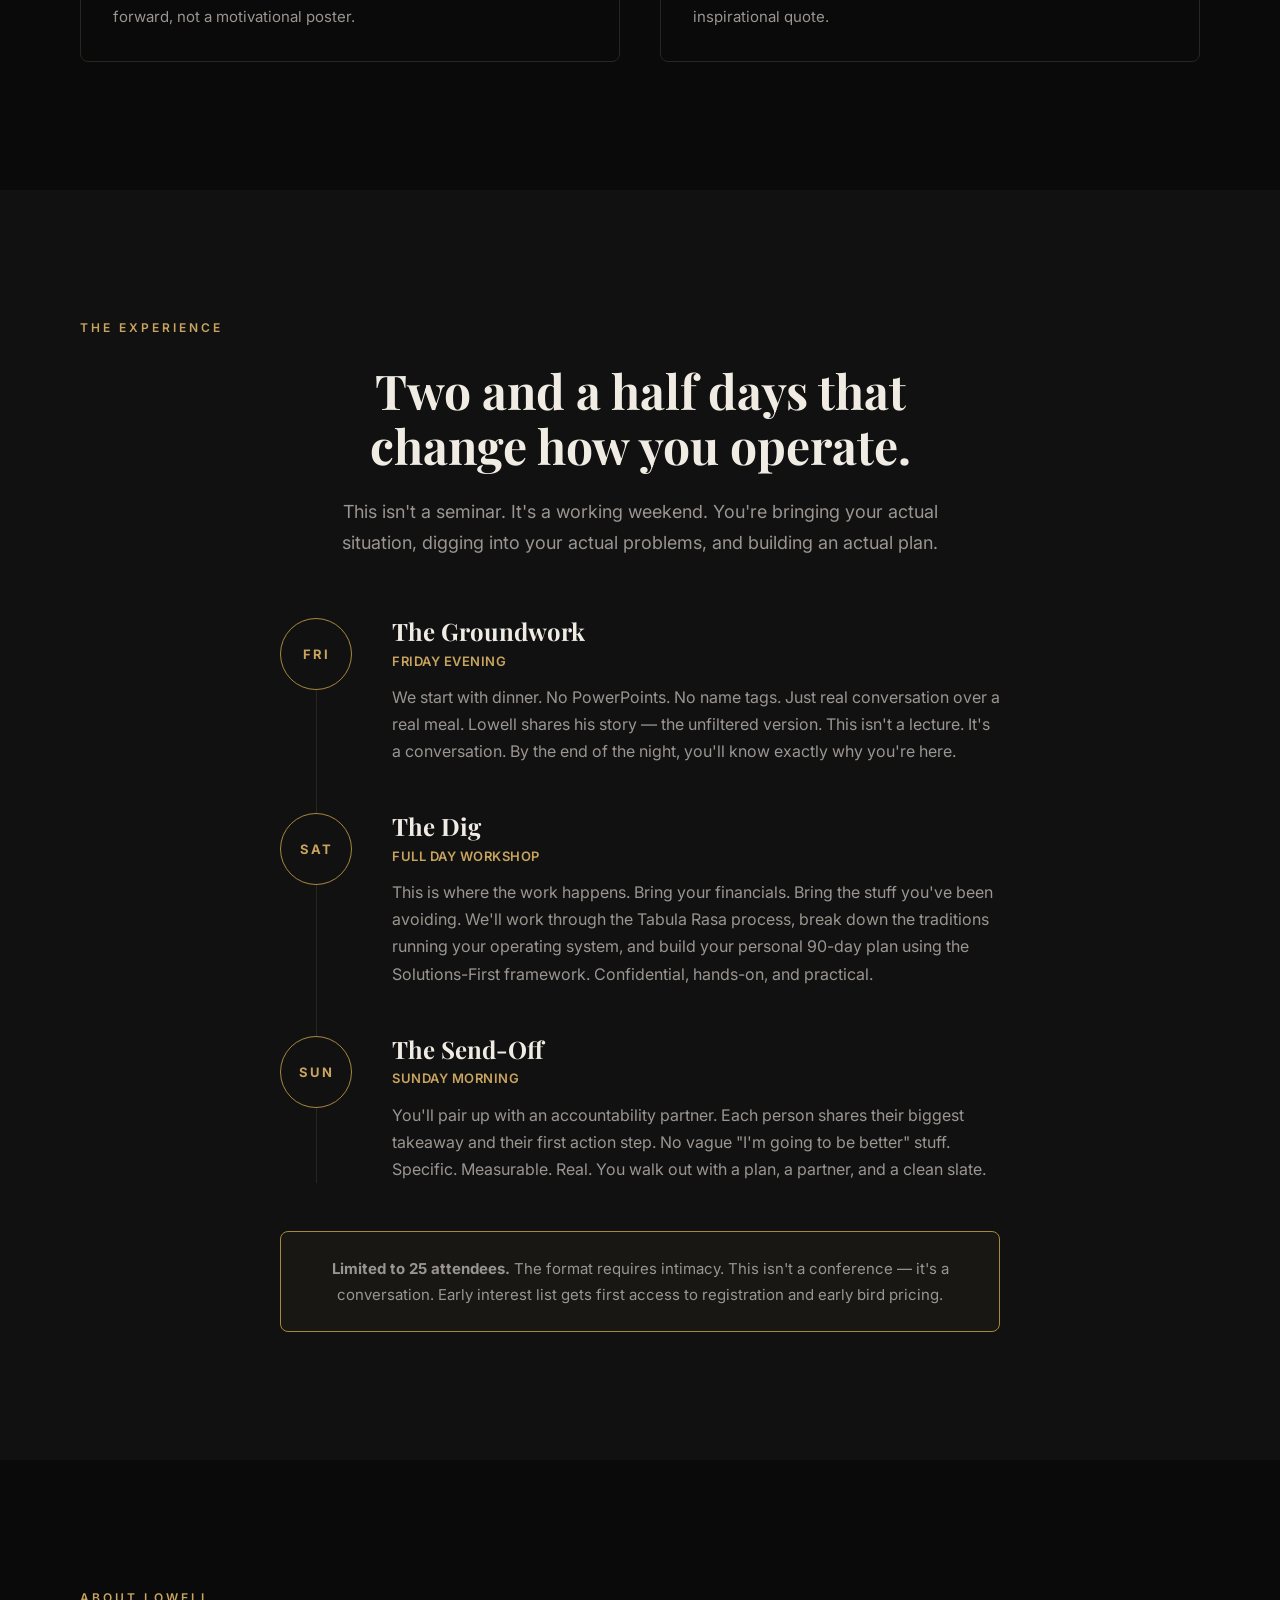
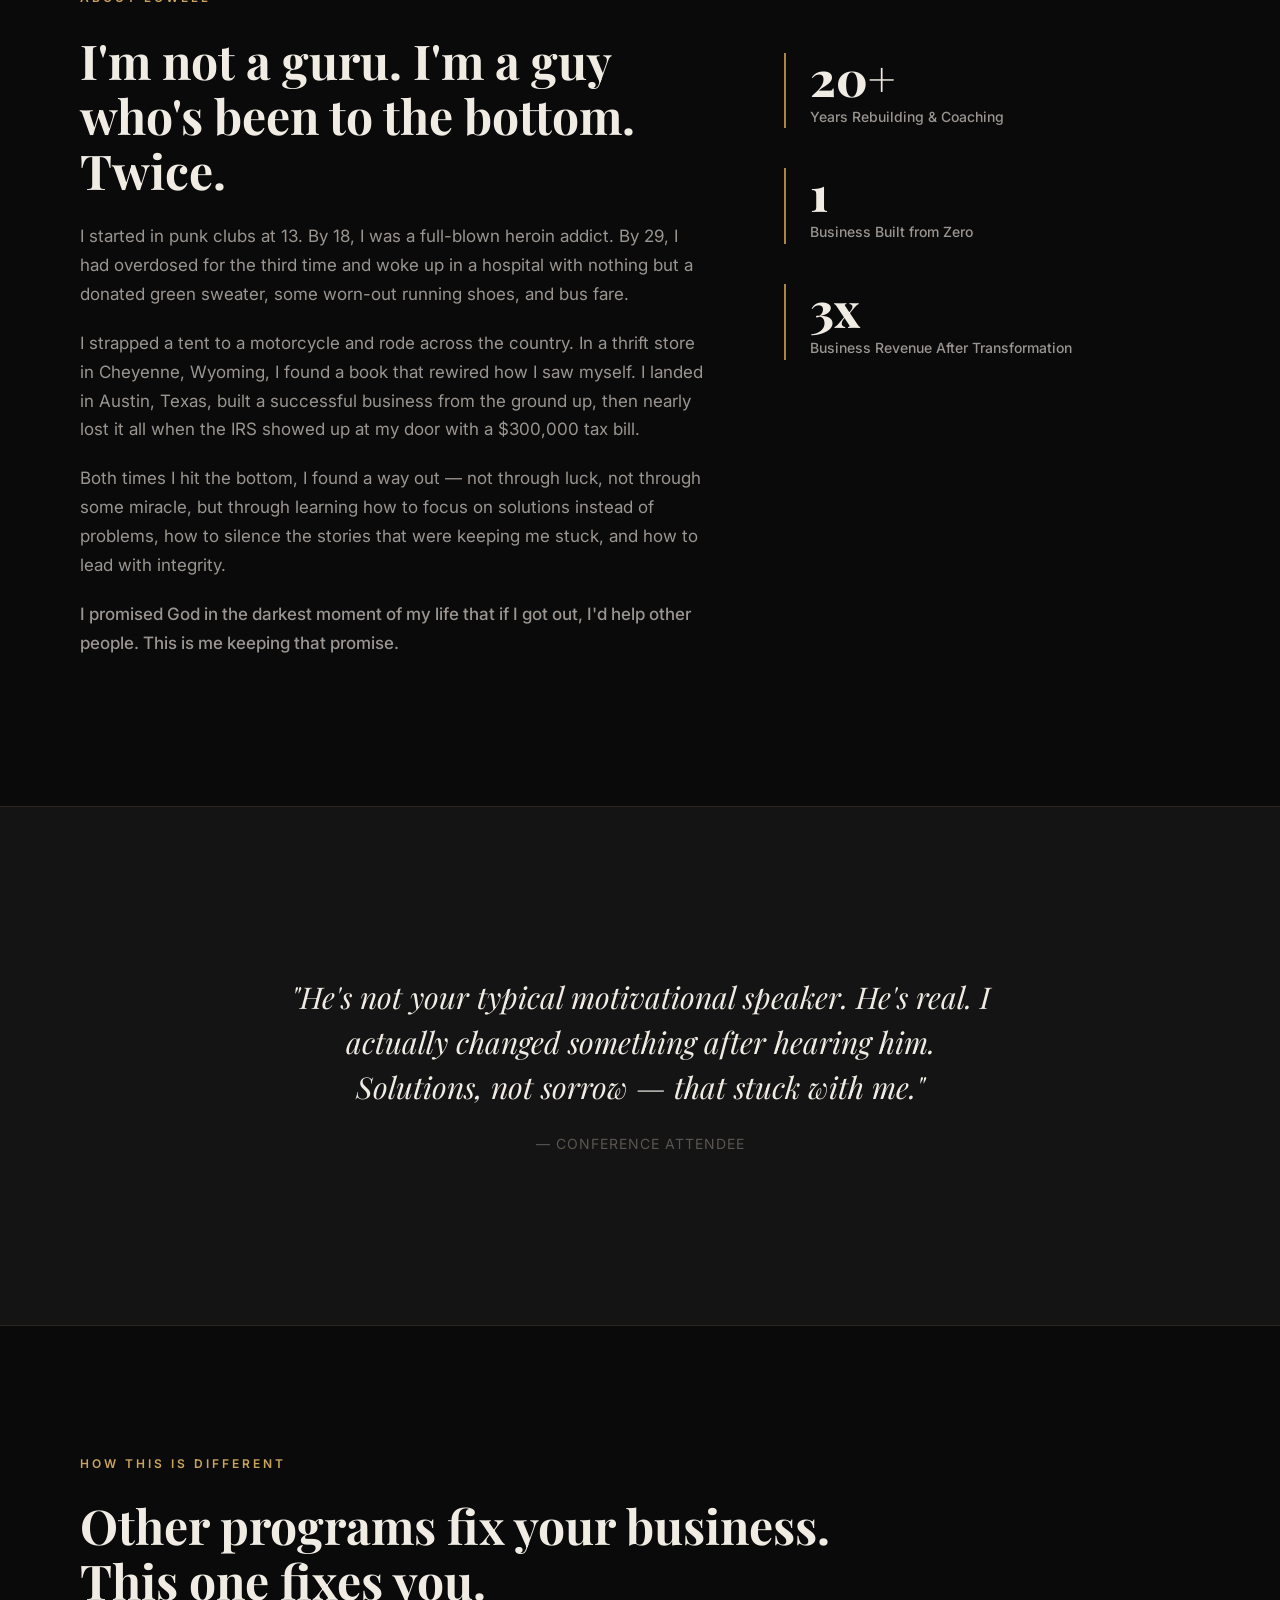
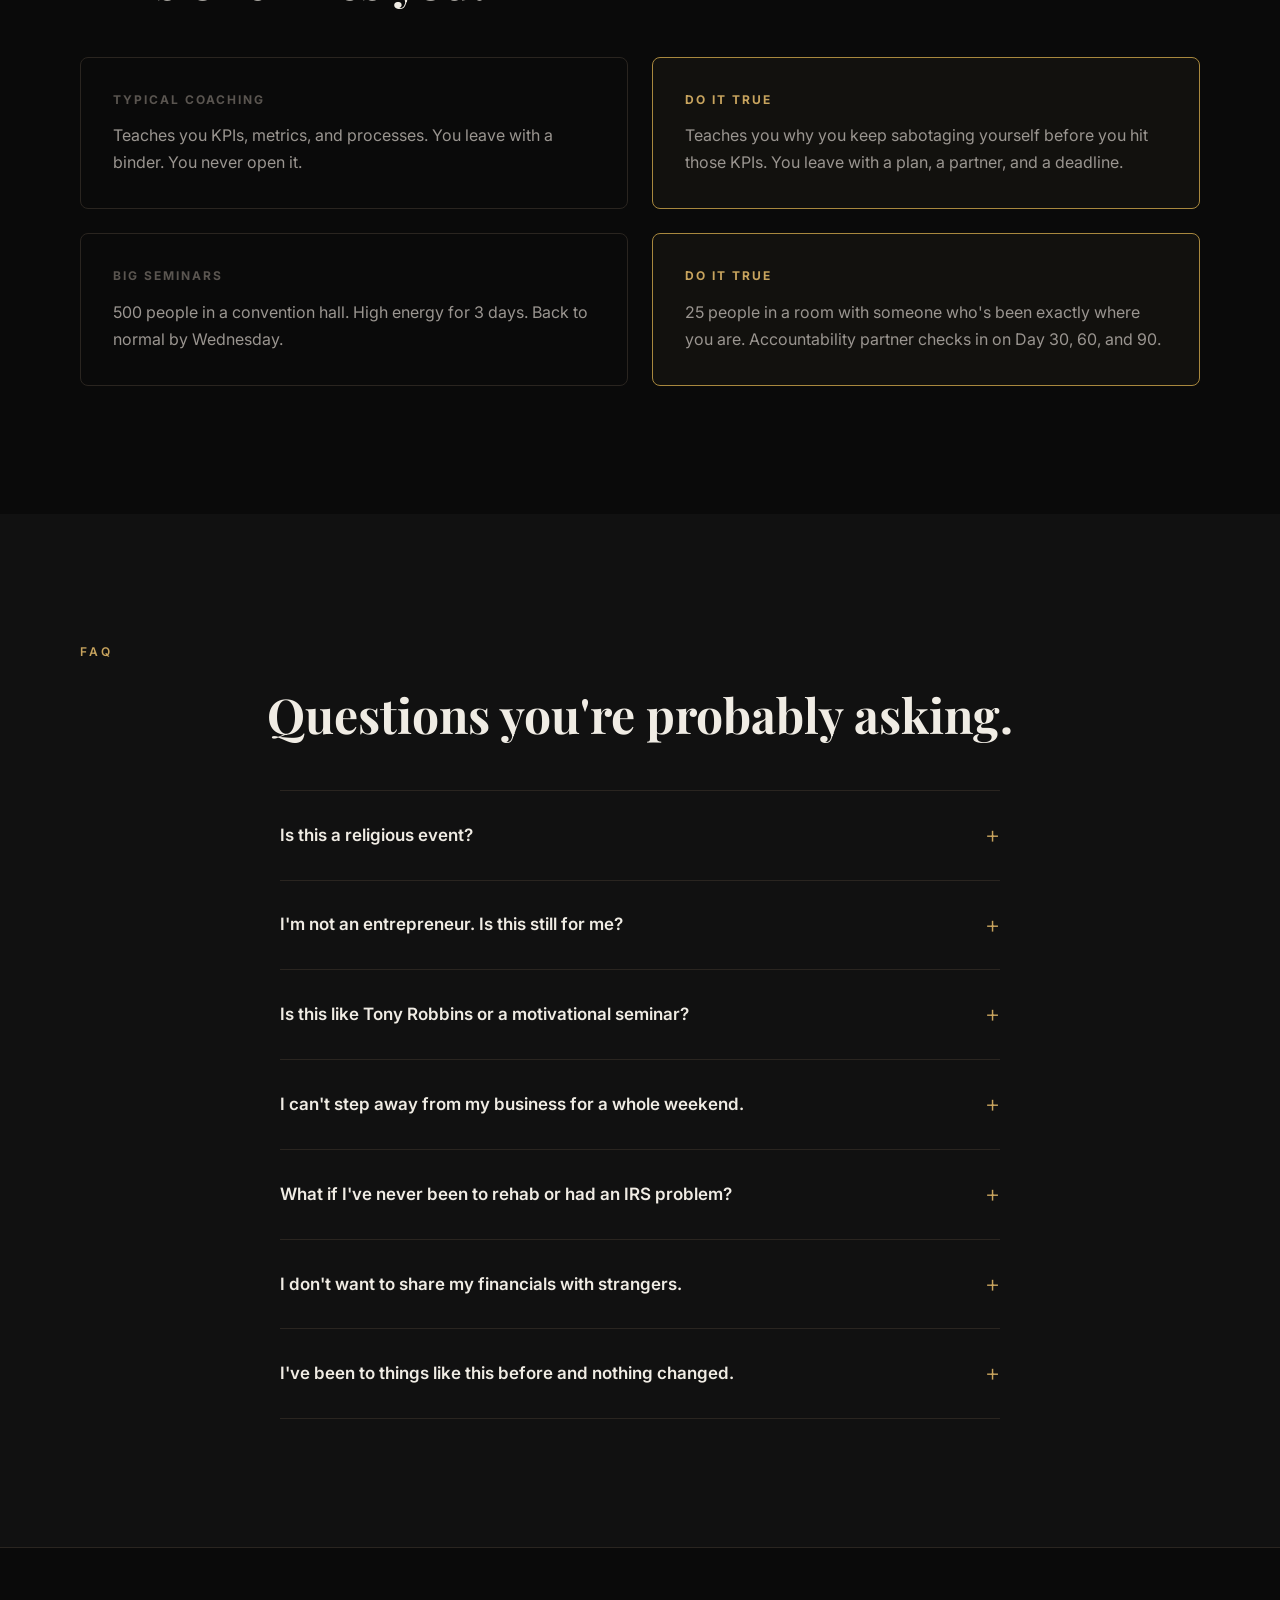
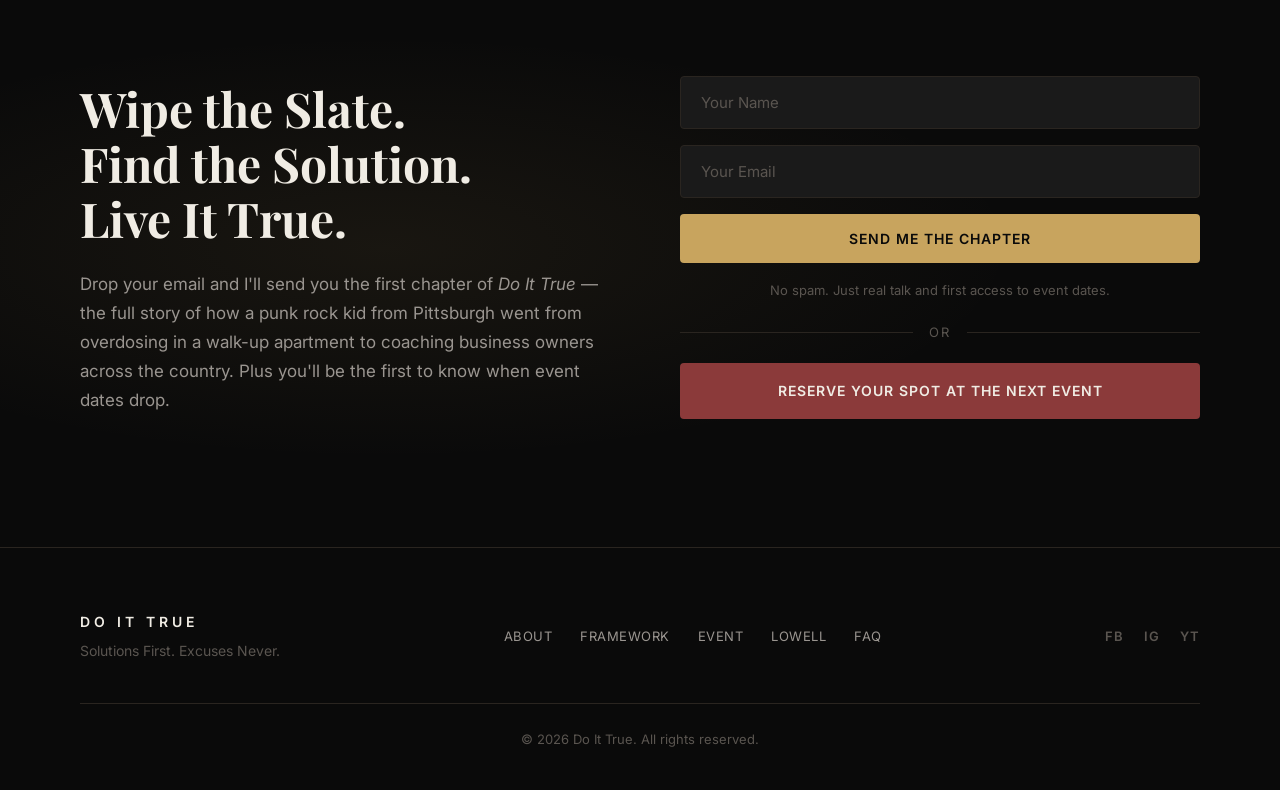
==== commit dede44e4: "Revert "Add password gate for private preview" This reverts commit deb469970da26690bba917f2ca772f56e" ====
--- a/index.html
+++ b/index.html
@@ -346,19 +346,6 @@
     </div>
   </footer>
 
-  <!-- Password Gate -->
-  <div class="password-gate" id="passwordGate">
-    <div class="password-gate-inner">
-      <span class="password-gate-logo">DO IT TRUE</span>
-      <p class="password-gate-label">This is a private preview.</p>
-      <form id="passwordForm" class="password-form">
-        <input type="password" id="passwordInput" placeholder="Enter password" autocomplete="off" autofocus>
-        <button type="submit" class="btn btn-primary btn-full">View Site</button>
-      </form>
-      <p class="password-gate-error" id="passwordError"></p>
-    </div>
-  </div>
-
   <script src="script.js"></script>
 </body>
 </html>
--- a/style.css
+++ b/style.css
@@ -746,67 +746,6 @@
   .card { padding: 28px 24px; }
 }
 
-/* ---- Password Gate ---- */
-.password-gate {
-  position: fixed;
-  inset: 0;
-  z-index: 9999;
-  background: var(--bg-primary);
-  display: flex;
-  align-items: center;
-  justify-content: center;
-}
-.password-gate.unlocked {
-  display: none;
-}
-body.locked {
-  overflow: hidden;
-}
-.password-gate-inner {
-  text-align: center;
-  max-width: 360px;
-  padding: 0 24px;
-}
-.password-gate-logo {
-  font-family: var(--font-body);
-  font-weight: 600;
-  font-size: 14px;
-  letter-spacing: 4px;
-  color: var(--text-primary);
-  display: block;
-  margin-bottom: 16px;
-}
-.password-gate-label {
-  font-size: 15px;
-  color: var(--text-secondary);
-  margin-bottom: 32px;
-}
-.password-form {
-  display: flex;
-  flex-direction: column;
-  gap: 12px;
-}
-.password-form input {
-  width: 100%;
-  padding: 16px 20px;
-  background: var(--bg-card);
-  border: 1px solid var(--border);
-  border-radius: 4px;
-  color: var(--text-primary);
-  font-family: var(--font-body);
-  font-size: 15px;
-  text-align: center;
-  outline: none;
-  transition: border-color 0.3s;
-}
-.password-form input:focus { border-color: var(--accent); }
-.password-gate-error {
-  font-size: 13px;
-  color: var(--red-light);
-  margin-top: 12px;
-  min-height: 20px;
-}
-
 /* ---- Animations ---- */
 .fade-in {
   opacity: 0;
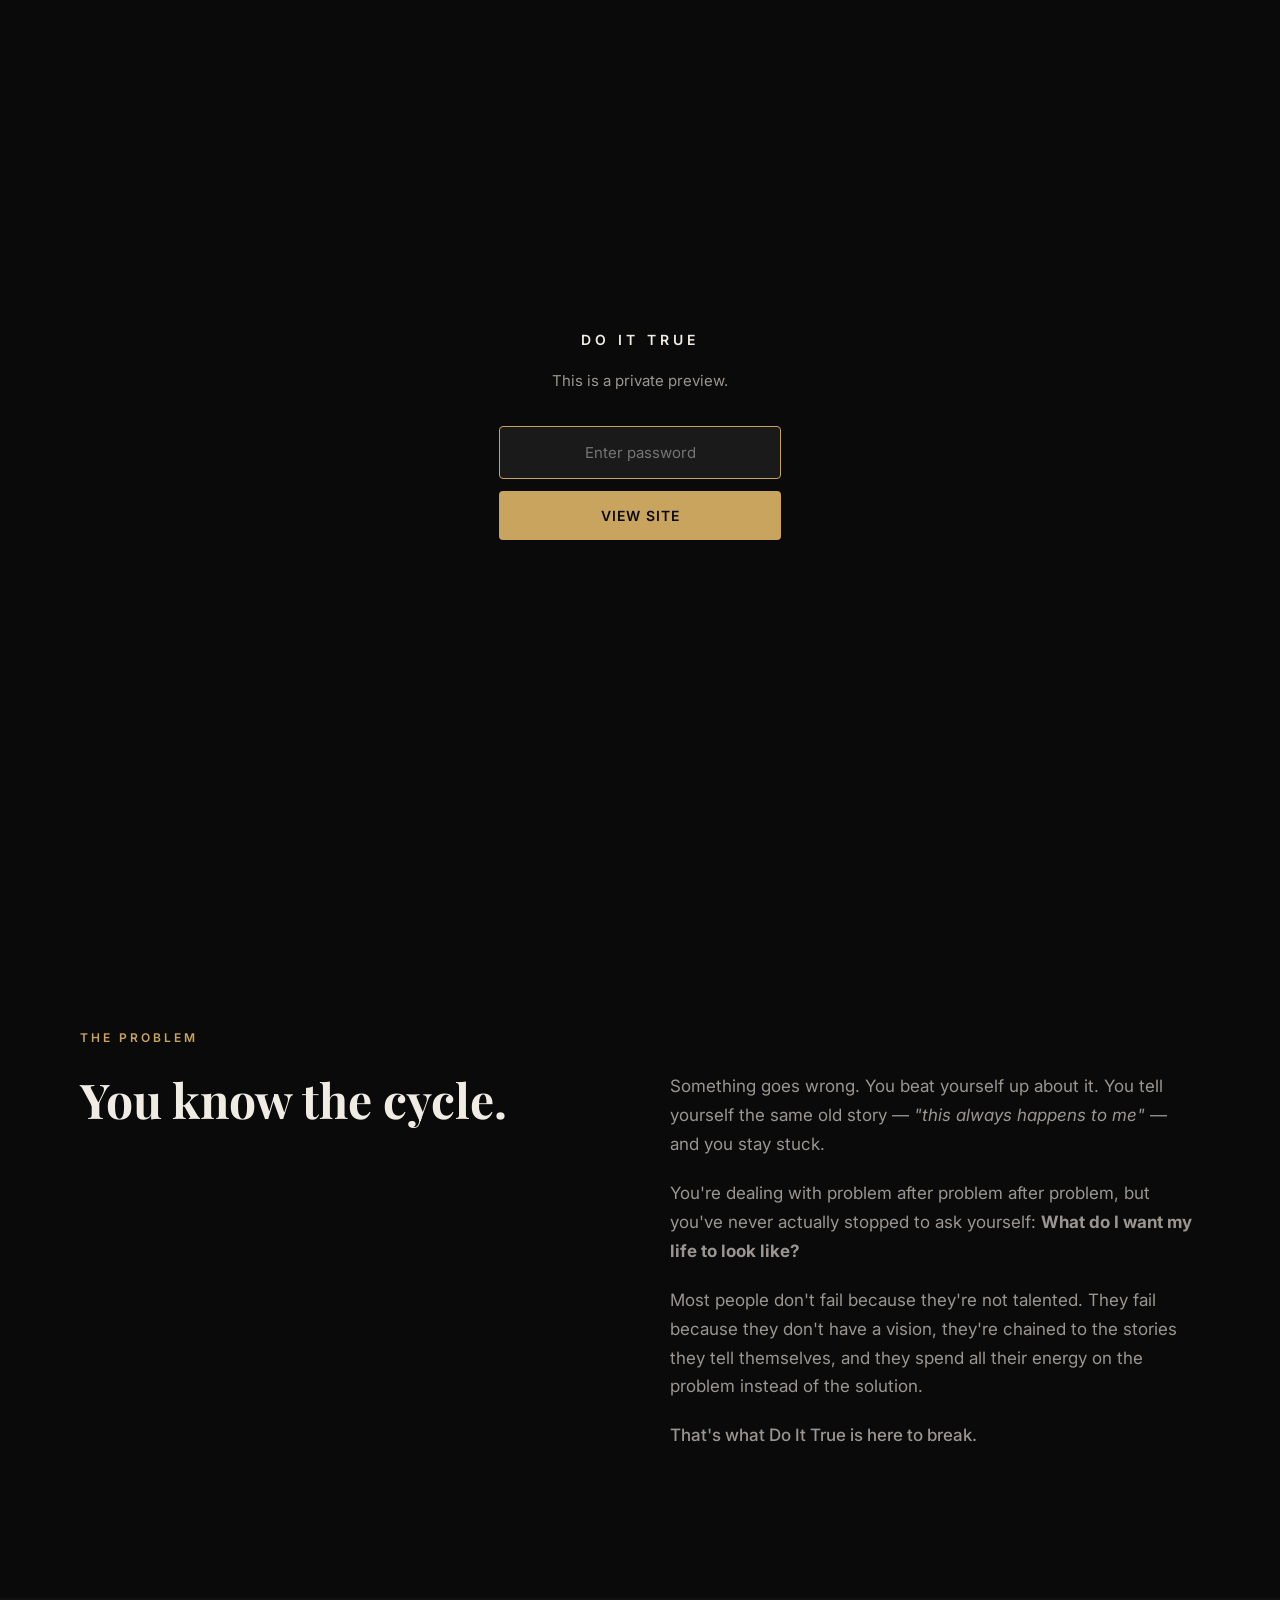
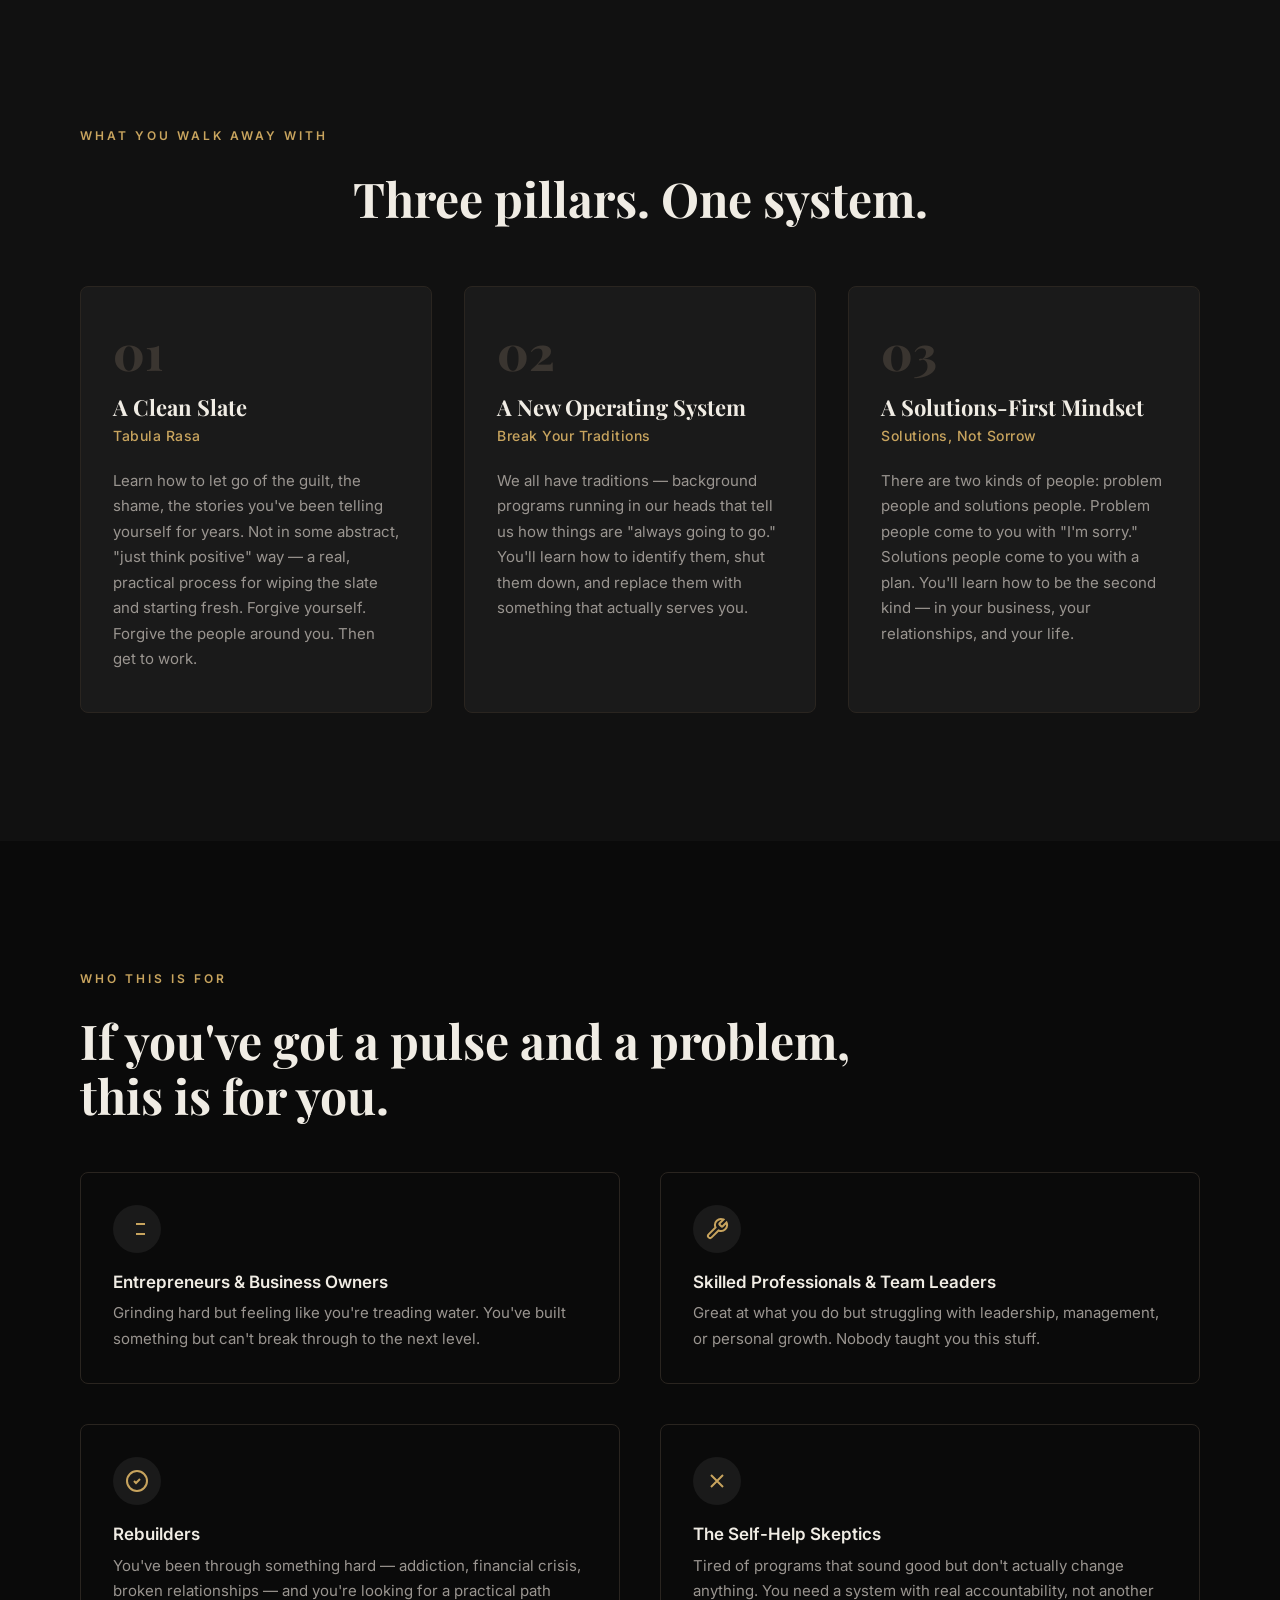
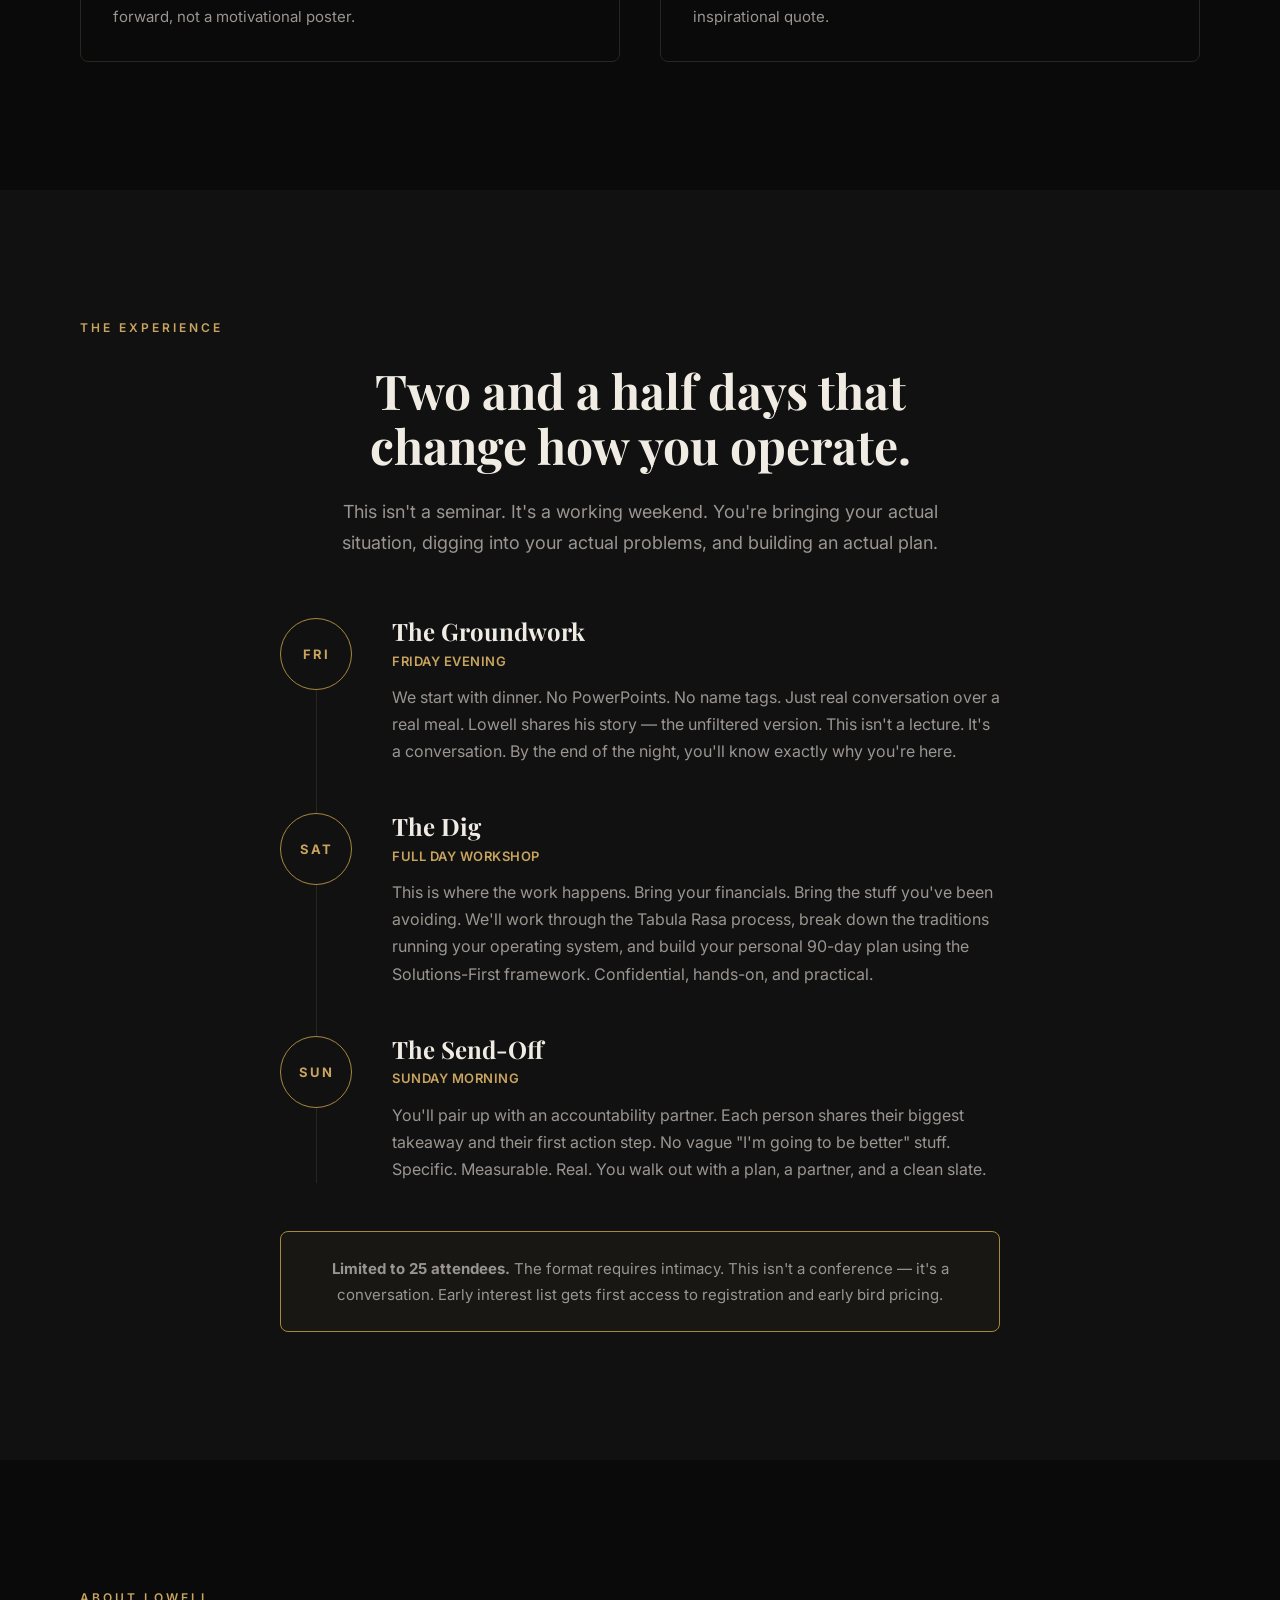
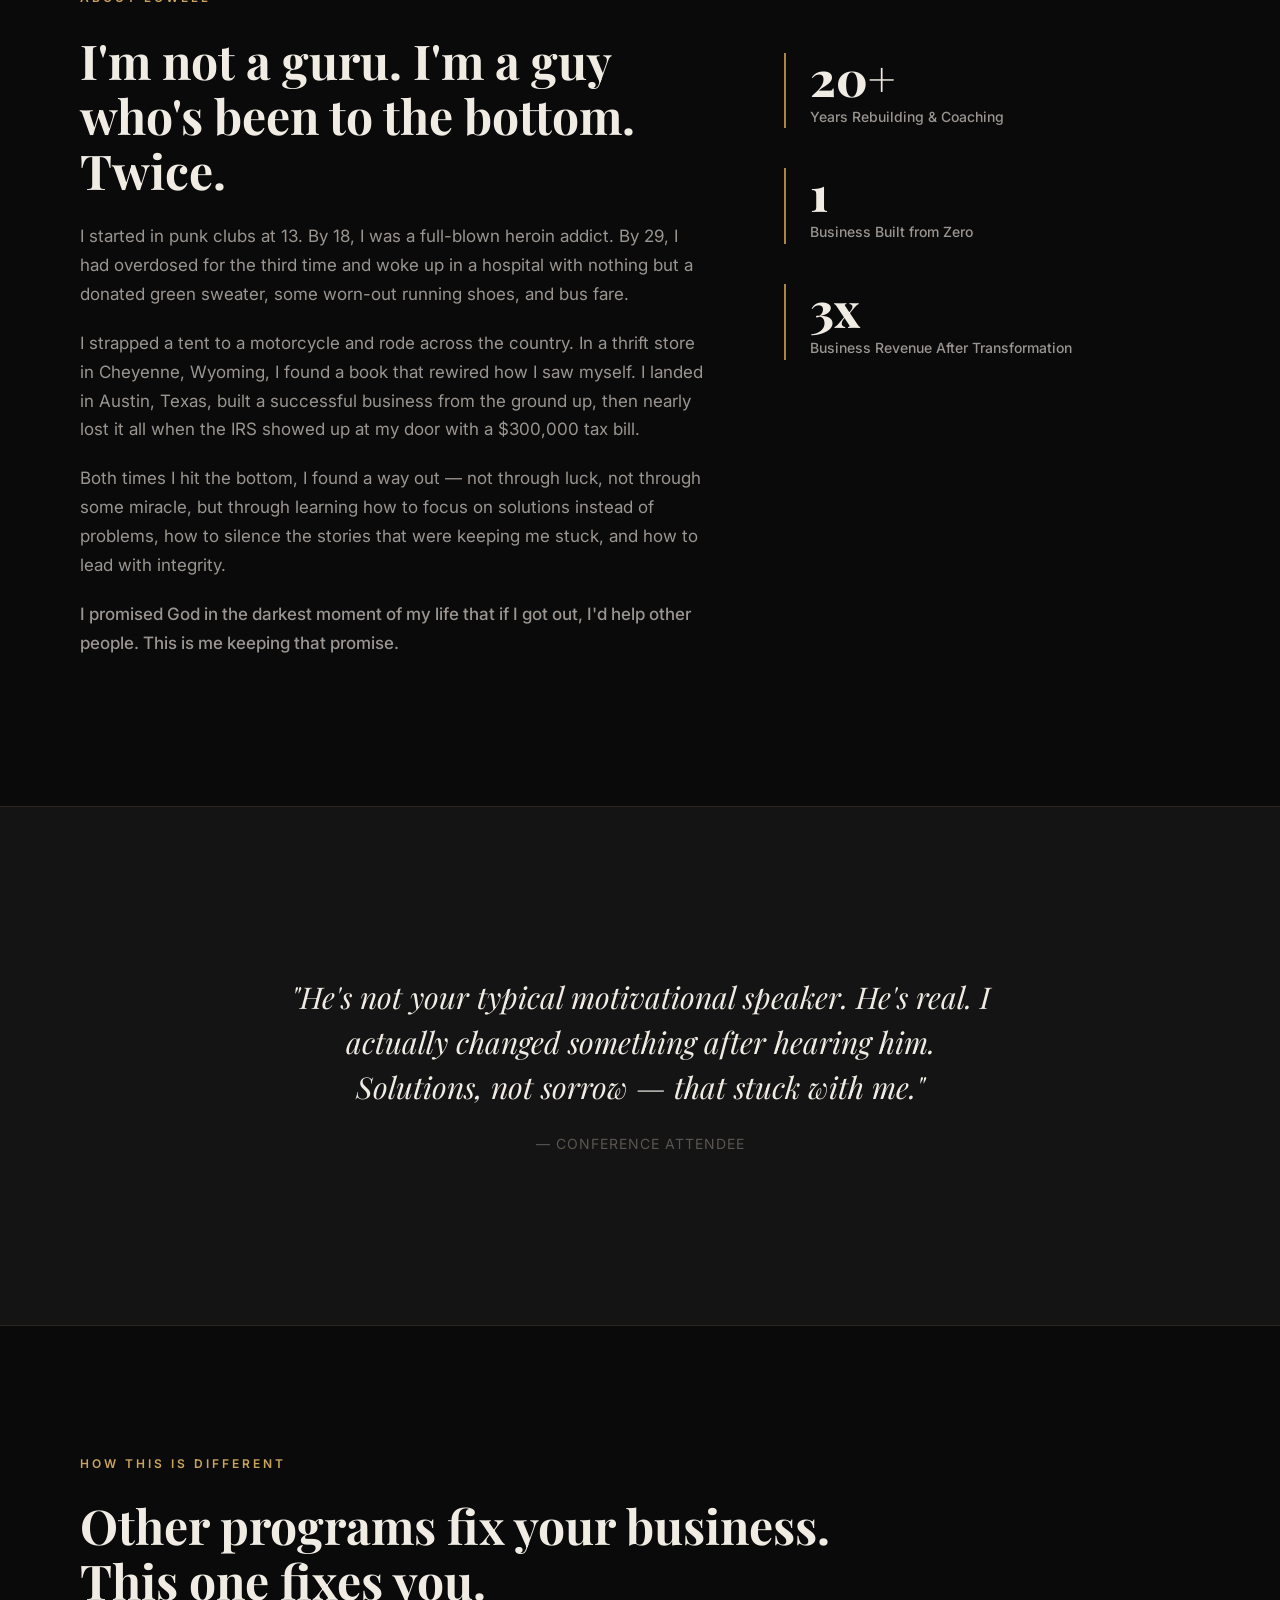
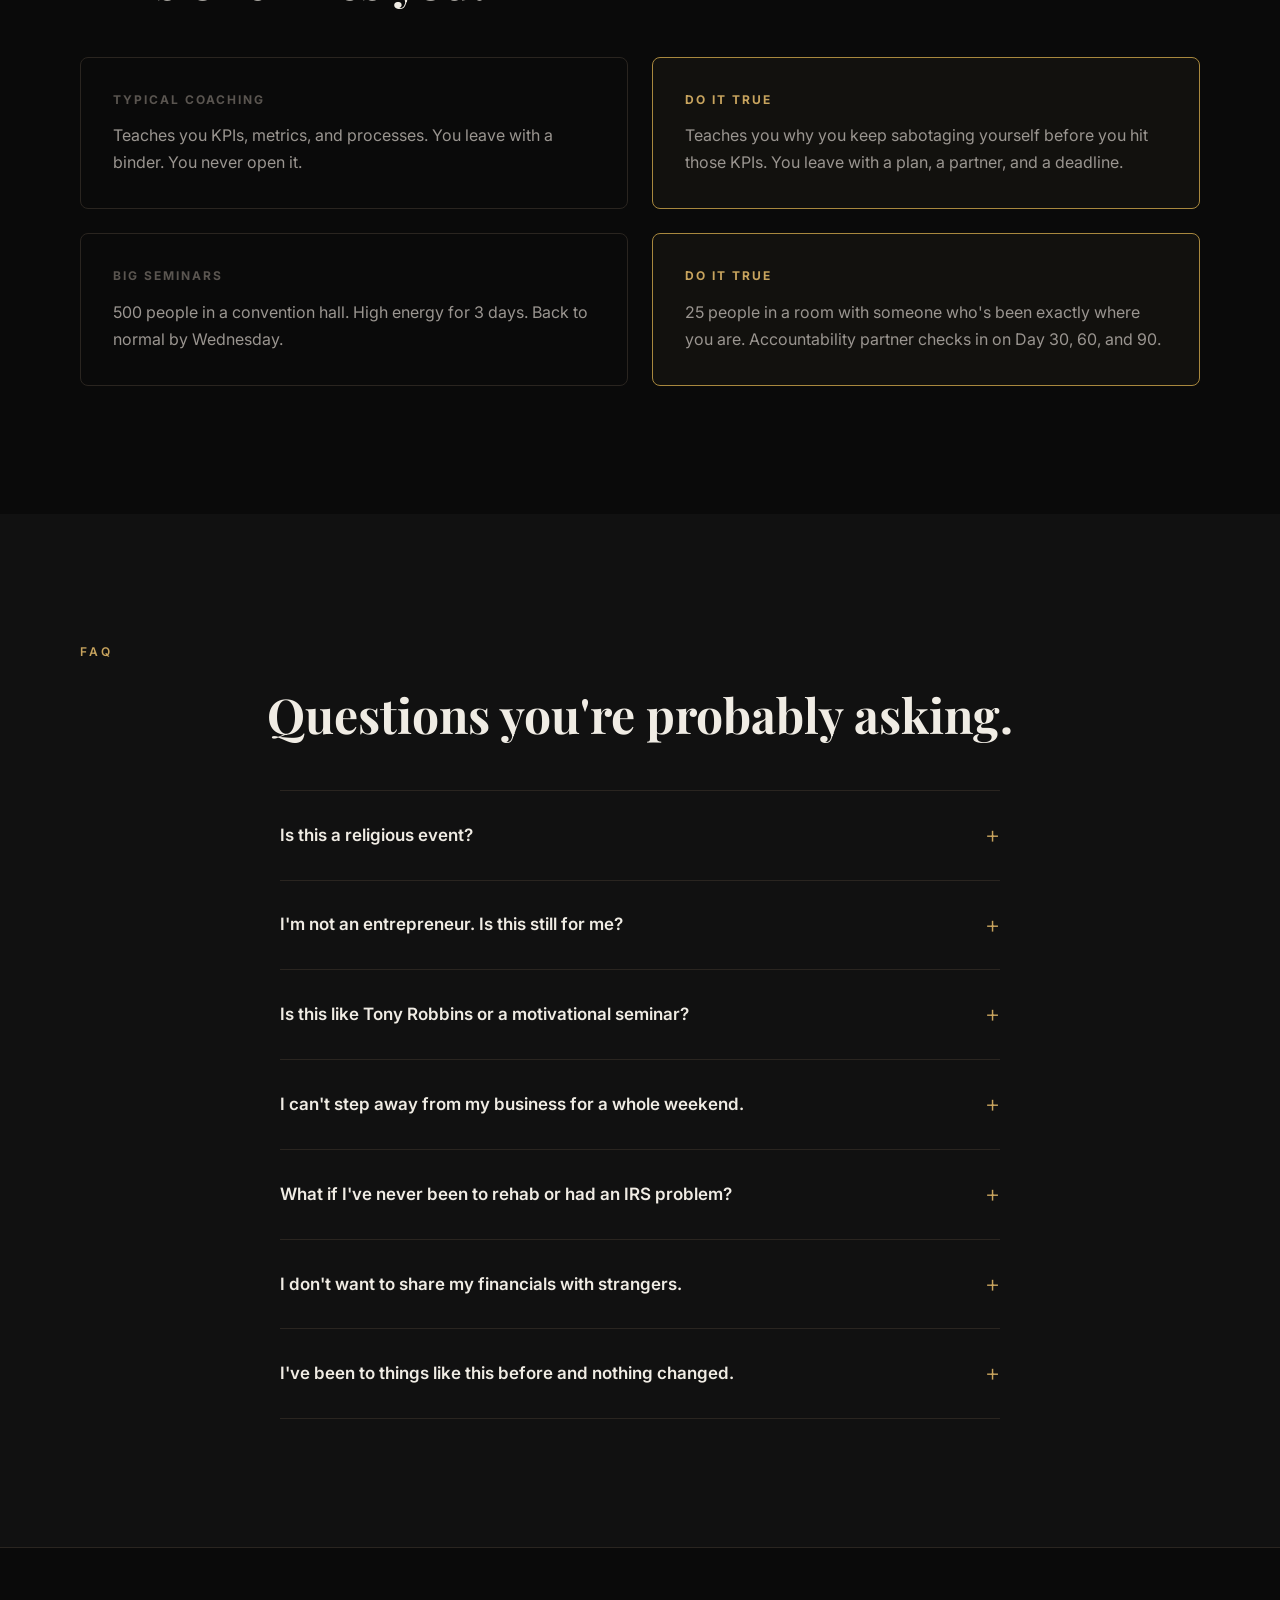
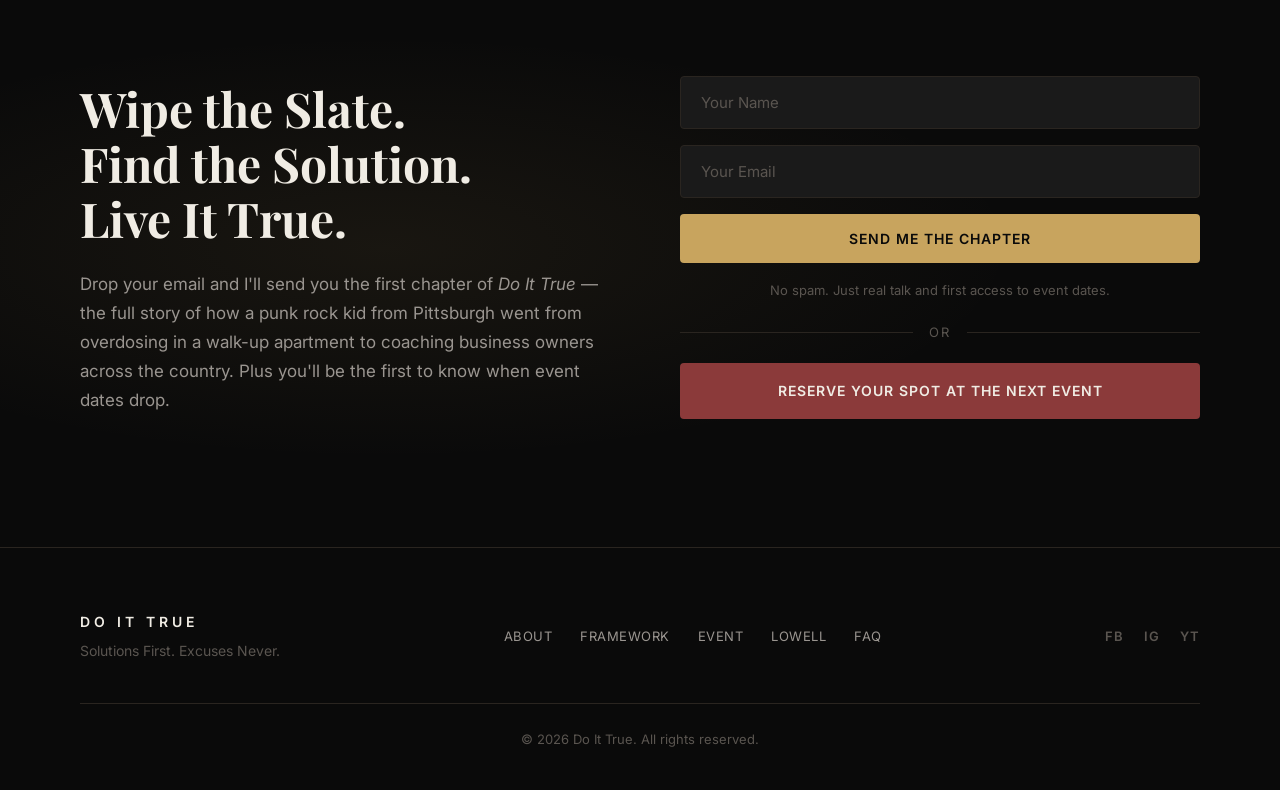
==== commit f757e26c: "Add client-side password gate for private preview Password: solutions2026. Persists for browser sess" ====
--- a/index.html
+++ b/index.html
@@ -346,6 +346,19 @@
     </div>
   </footer>
 
+  <!-- Password Gate -->
+  <div class="password-gate" id="passwordGate">
+    <div class="password-gate-inner">
+      <span class="password-gate-logo">DO IT TRUE</span>
+      <p class="password-gate-label">This is a private preview.</p>
+      <form id="passwordForm" class="password-form">
+        <input type="password" id="passwordInput" placeholder="Enter password" autocomplete="off" autofocus>
+        <button type="submit" class="btn btn-primary btn-full">View Site</button>
+      </form>
+      <p class="password-gate-error" id="passwordError"></p>
+    </div>
+  </div>
+
   <script src="script.js"></script>
 </body>
 </html>
--- a/style.css
+++ b/style.css
@@ -746,6 +746,63 @@
   .card { padding: 28px 24px; }
 }
 
+/* ---- Password Gate ---- */
+.password-gate {
+  position: fixed;
+  inset: 0;
+  z-index: 9999;
+  background: var(--bg-primary);
+  display: flex;
+  align-items: center;
+  justify-content: center;
+}
+.password-gate.unlocked { display: none; }
+body.locked { overflow: hidden; }
+.password-gate-inner {
+  text-align: center;
+  max-width: 360px;
+  padding: 0 24px;
+}
+.password-gate-logo {
+  font-family: var(--font-body);
+  font-weight: 600;
+  font-size: 14px;
+  letter-spacing: 4px;
+  color: var(--text-primary);
+  display: block;
+  margin-bottom: 16px;
+}
+.password-gate-label {
+  font-size: 15px;
+  color: var(--text-secondary);
+  margin-bottom: 32px;
+}
+.password-form {
+  display: flex;
+  flex-direction: column;
+  gap: 12px;
+}
+.password-form input {
+  width: 100%;
+  padding: 16px 20px;
+  background: var(--bg-card);
+  border: 1px solid var(--border);
+  border-radius: 4px;
+  color: var(--text-primary);
+  font-family: var(--font-body);
+  font-size: 15px;
+  text-align: center;
+  outline: none;
+  transition: border-color 0.3s;
+}
+.password-form input:focus { border-color: var(--accent); }
+.password-gate-error {
+  font-size: 13px;
+  color: var(--red-light);
+  margin-top: 12px;
+  min-height: 20px;
+}
+
 /* ---- Animations ---- */
 .fade-in {
   opacity: 0;
